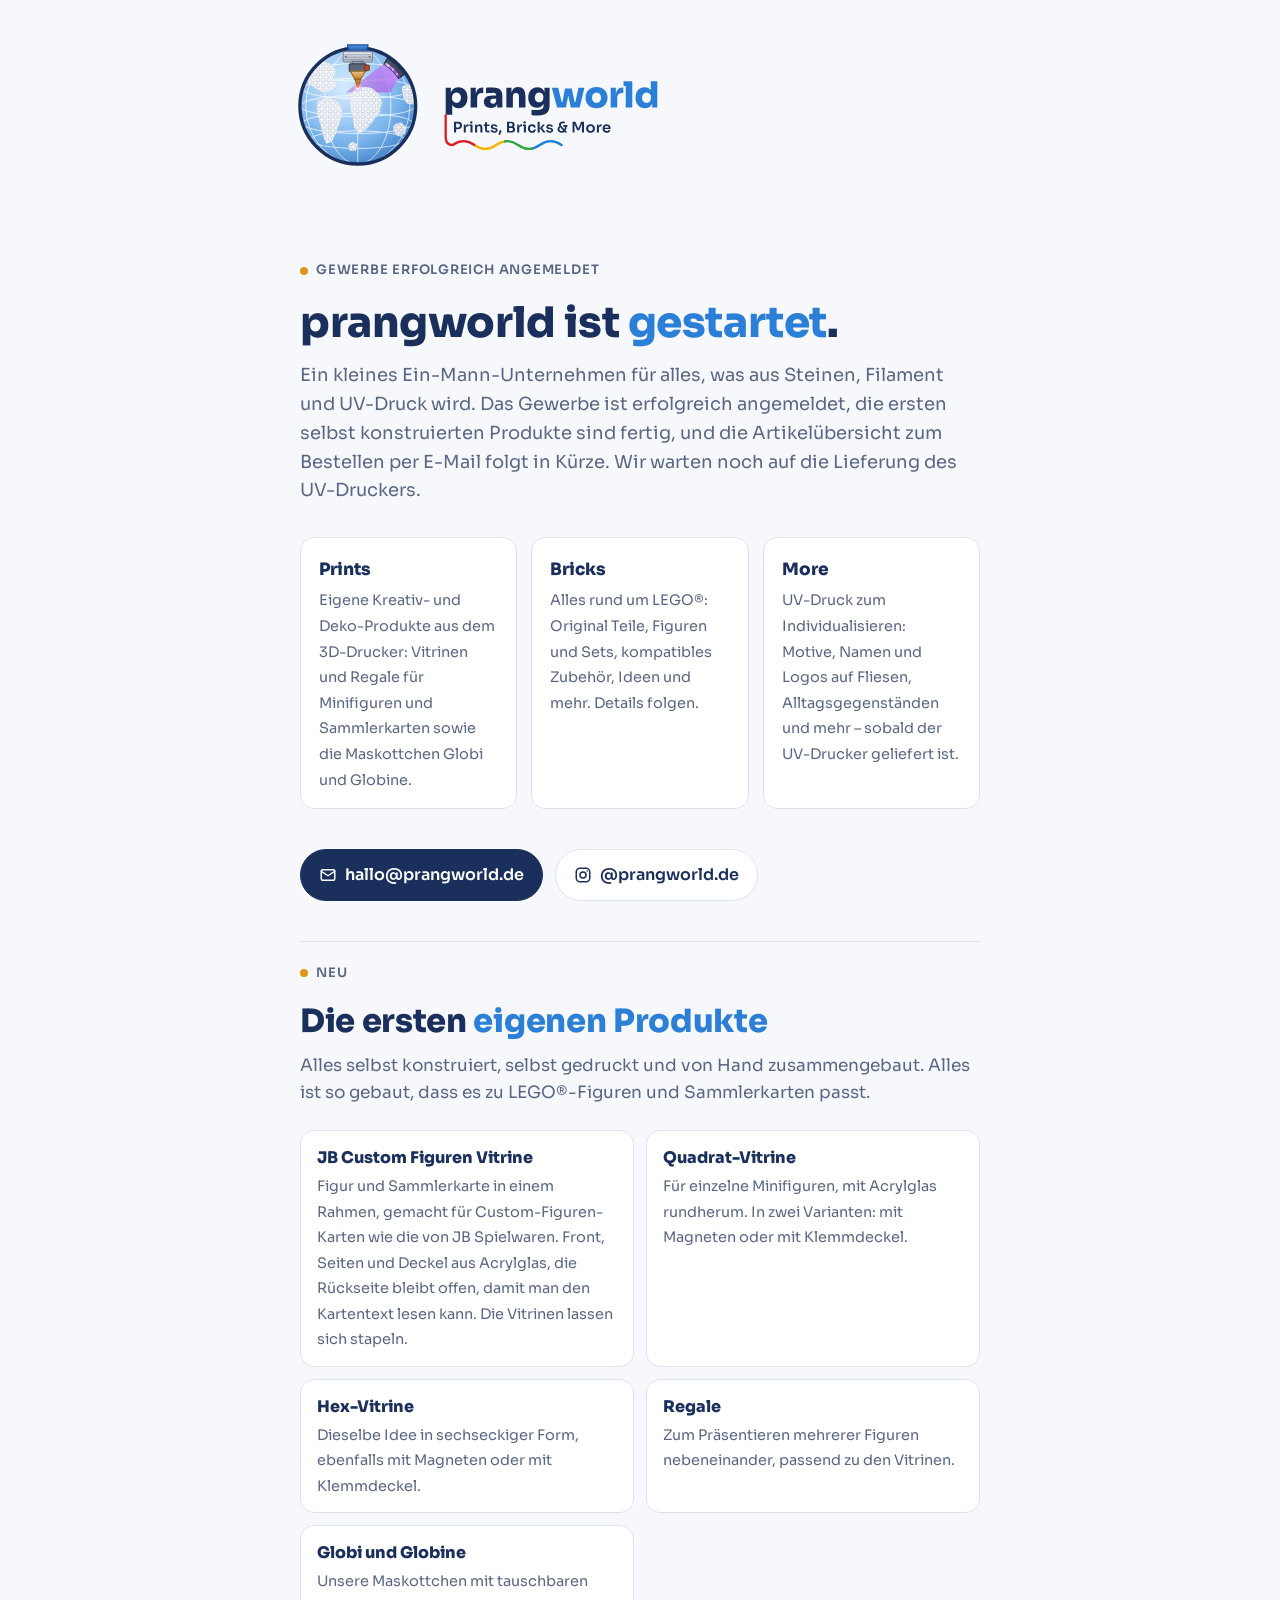
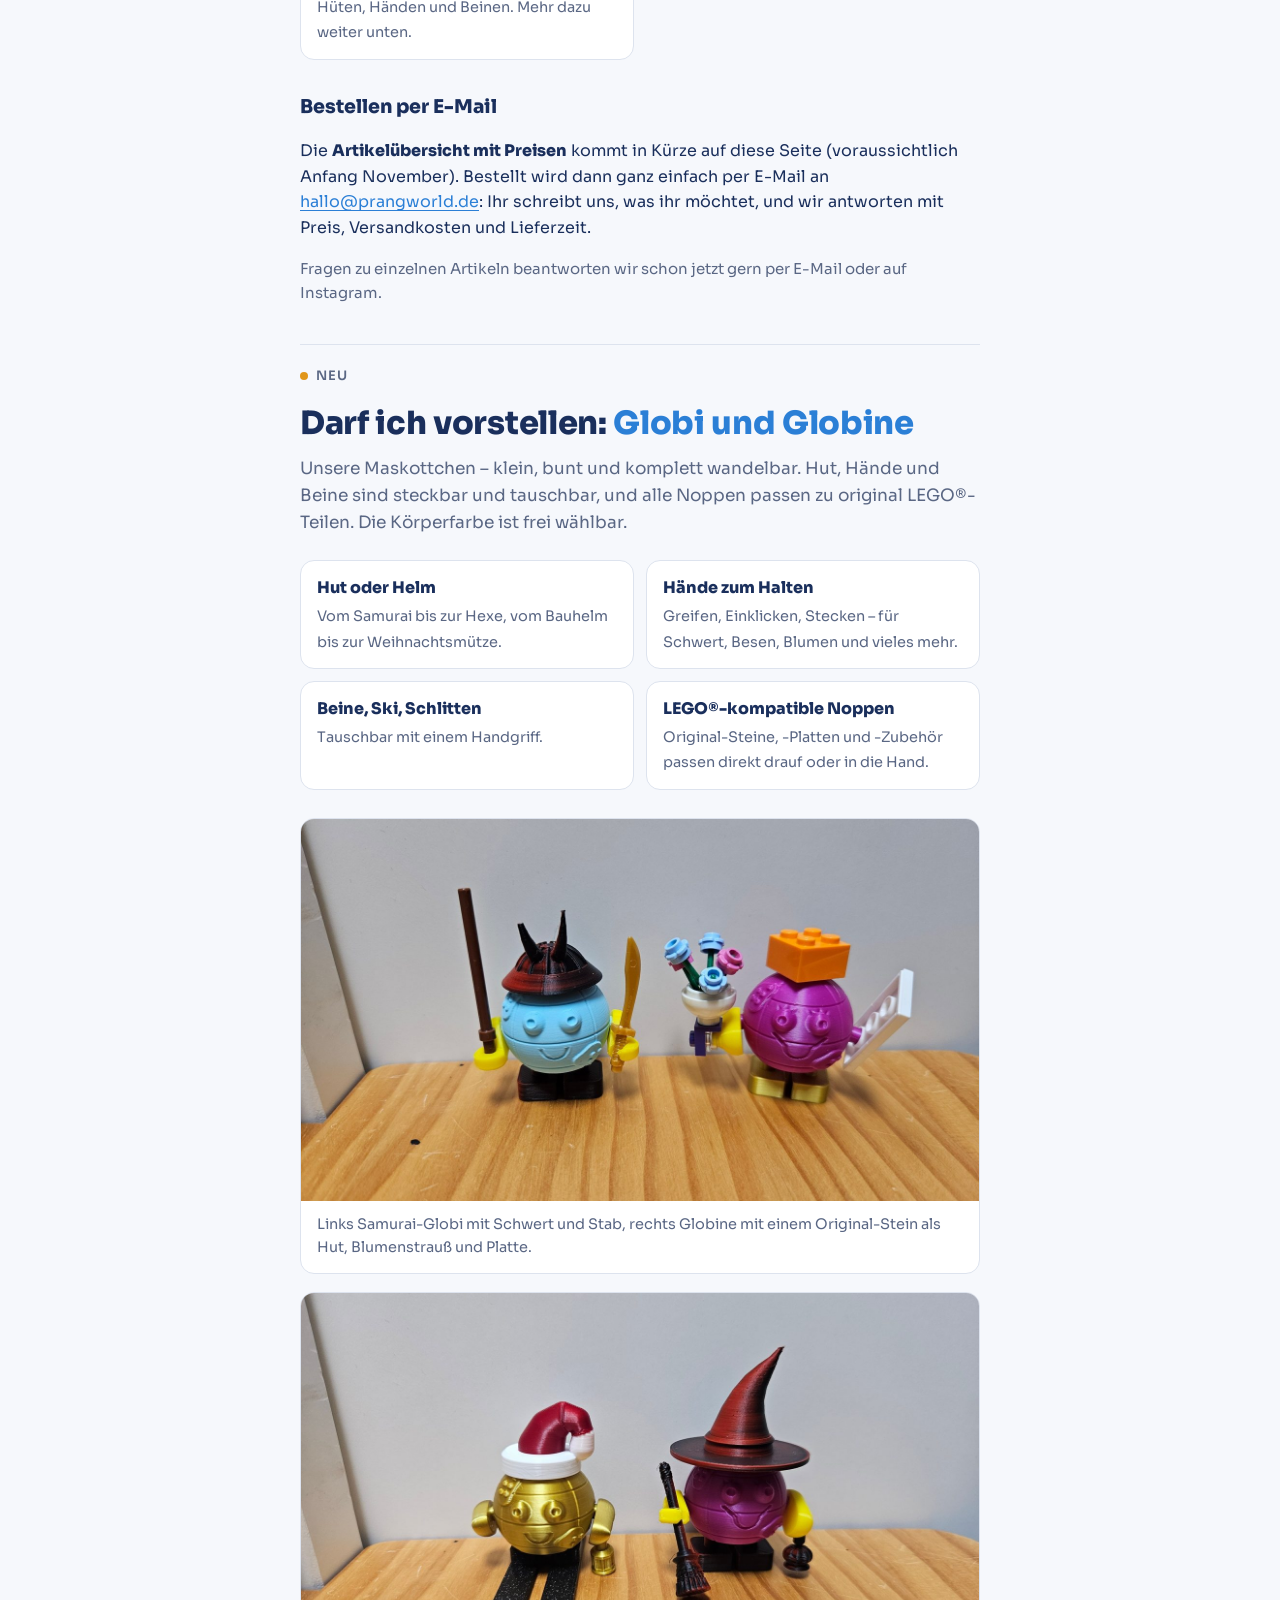
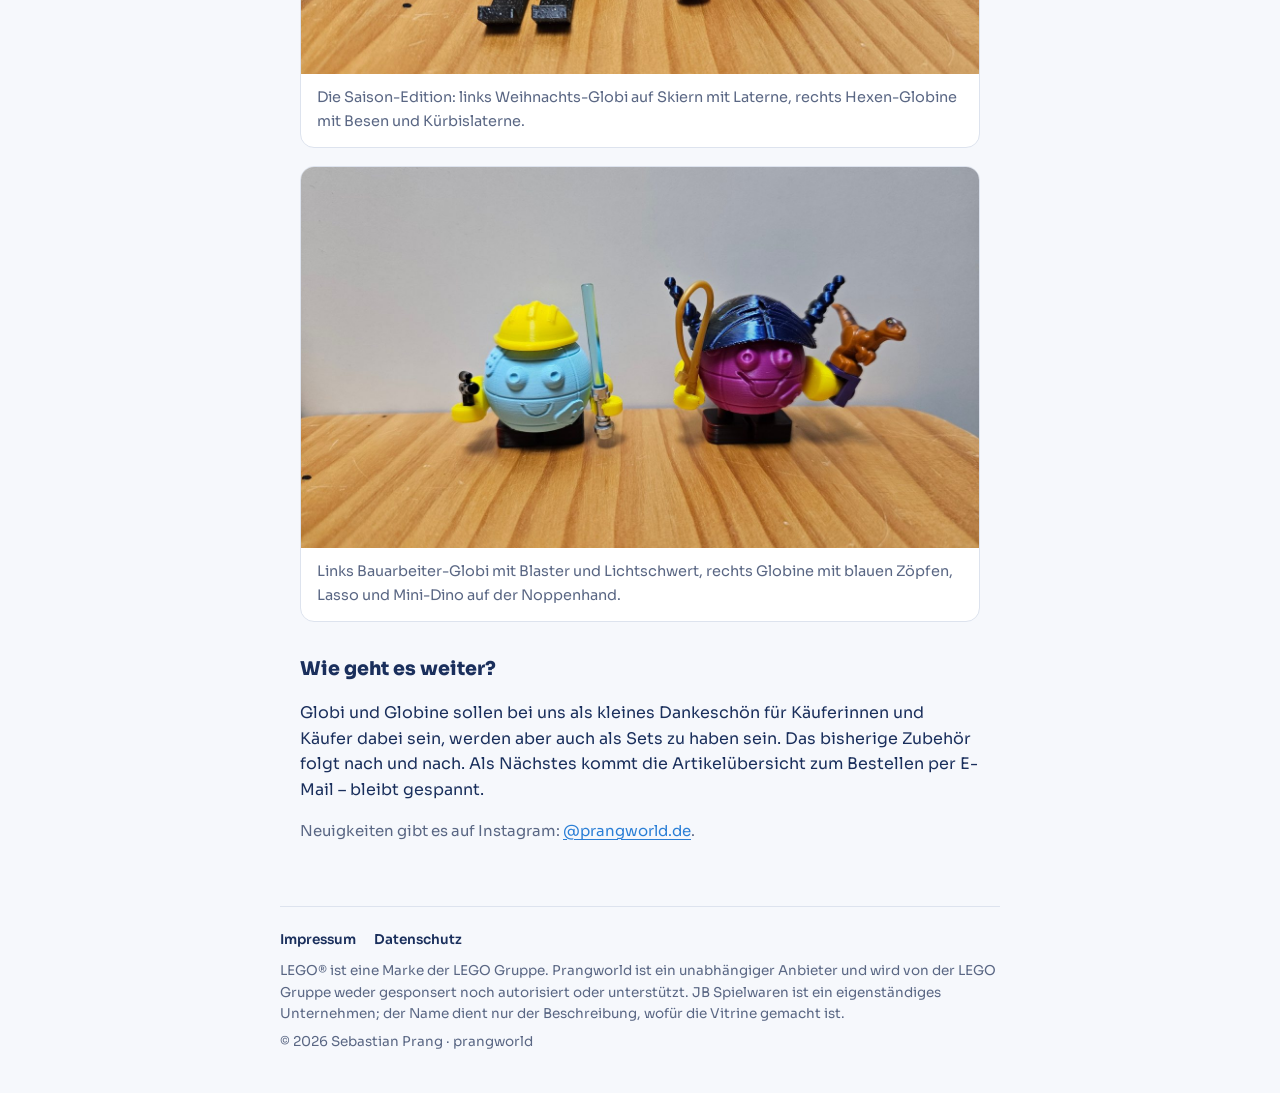
==== index.html @ f91f7b8f "Startseite: Gewerbe erfolgreich angemeldet, UV-Druck statt UV-Licht, Vitrinen bei Prints, UV-Drucker" ====
<!doctype html>
<html lang="de">
<head>
  <meta charset="utf-8">
  <meta name="viewport" content="width=device-width, initial-scale=1">
  <title>prangworld – Prints, Bricks &amp; More</title>
  <meta name="description" content="Prangworld ist gestartet: selbst konstruierte Vitrinen und Regale aus dem 3D-Drucker, die Maskottchen Globi und Globine mit LEGO®-kompatiblen Noppen und bald UV-Druck zum Individualisieren. Artikelübersicht zum Bestellen per E-Mail folgt in Kürze.">
  <link rel="canonical" href="https://prangworld.de/">
  <link rel="icon" href="assets/favicon.svg" type="image/svg+xml">
  <link rel="icon" href="assets/favicon-32.png" type="image/png" sizes="32x32">
  <link rel="apple-touch-icon" href="assets/apple-touch-icon.png">
  <meta property="og:title" content="prangworld – Prints, Bricks &amp; More">
  <meta property="og:description" content="3D-Druck · LEGO®-kompatibel · UV-Druck. Vitrinen, Regale, Globi und Globine. Die Artikelübersicht folgt in Kürze.">
  <meta property="og:image" content="https://prangworld.de/assets/og-image.png">
  <meta property="og:url" content="https://prangworld.de/">
  <meta property="og:type" content="website">
  <meta name="theme-color" content="#1a2f5c">
  <link rel="stylesheet" href="assets/style.css">
</head>
<body>
  <header class="site-head wrap">
    <a href="/" aria-label="prangworld – Startseite">
      <img class="logo logo-light" src="assets/logo-banner.svg" width="540" height="200" alt="prangworld – Prints, Bricks &amp; More">
      <img class="logo logo-dark" src="assets/logo-banner-dark.svg" width="540" height="200" alt="" aria-hidden="true">
    </a>
  </header>

  <main class="wrap">
    <section class="hero">
      <p class="badge">Gewerbe erfolgreich angemeldet</p>
      <h1>prangworld ist <span>gestartet</span>.</h1>
      <p class="lede">Ein kleines Ein-Mann-Unternehmen für alles, was aus Steinen, Filament und UV-Druck wird. Das Gewerbe ist erfolgreich angemeldet, die ersten selbst konstruierten Produkte sind fertig, und die Artikelübersicht zum Bestellen per E-Mail folgt in Kürze. Wir warten noch auf die Lieferung des UV-Druckers.</p>

      <ul class="areas">
        <li><b>Prints</b><span>Eigene Kreativ- und Deko-Produkte aus dem 3D-Drucker: Vitrinen und Regale für Minifiguren und Sammlerkarten sowie die Maskottchen Globi und Globine.</span></li>
        <li><b>Bricks</b><span>Alles rund um LEGO®: Original Teile, Figuren und Sets, kompatibles Zubehör, Ideen und mehr. Details folgen.</span></li>
        <li><b>More</b><span>UV-Druck zum Individualisieren: Motive, Namen und Logos auf Fliesen, Alltagsgegenständen und mehr – sobald der UV-Drucker geliefert ist.</span></li>
      </ul>

      <div class="contact">
        <a class="btn primary" href="mailto:hallo@prangworld.de">
          <svg viewBox="0 0 24 24" fill="none" stroke="currentColor" stroke-width="2" stroke-linecap="round" stroke-linejoin="round" aria-hidden="true"><rect x="3" y="5" width="18" height="14" rx="2"/><path d="m3 7 9 6 9-6"/></svg>
          hallo@prangworld.de
        </a>
        <a class="btn" href="https://www.instagram.com/prangworld.de/" rel="me noopener" target="_blank">
          <svg viewBox="0 0 24 24" fill="none" stroke="currentColor" stroke-width="2" stroke-linecap="round" stroke-linejoin="round" aria-hidden="true"><rect x="3" y="3" width="18" height="18" rx="5"/><circle cx="12" cy="12" r="4"/><circle cx="17.5" cy="6.5" r="1" fill="currentColor" stroke="none"/></svg>
          @prangworld.de
        </a>
      </div>
    </section>

    <section class="news" aria-labelledby="produkte-titel">
      <p class="badge">Neu</p>
      <h2 id="produkte-titel">Die ersten <span>eigenen Produkte</span></h2>
      <p class="lede">Alles selbst konstruiert, selbst gedruckt und von Hand zusammengebaut. Alles ist so gebaut, dass es zu LEGO®-Figuren und Sammlerkarten passt.</p>

      <ul class="features">
        <li><b>JB Custom Figuren Vitrine</b><span>Figur und Sammlerkarte in einem Rahmen, gemacht für Custom-Figuren-Karten wie die von JB Spielwaren. Front, Seiten und Deckel aus Acrylglas, die Rückseite bleibt offen, damit man den Kartentext lesen kann. Die Vitrinen lassen sich stapeln.</span></li>
        <li><b>Quadrat-Vitrine</b><span>Für einzelne Minifiguren, mit Acrylglas rundherum. In zwei Varianten: mit Magneten oder mit Klemmdeckel.</span></li>
        <li><b>Hex-Vitrine</b><span>Dieselbe Idee in sechseckiger Form, ebenfalls mit Magneten oder mit Klemmdeckel.</span></li>
        <li><b>Regale</b><span>Zum Präsentieren mehrerer Figuren nebeneinander, passend zu den Vitrinen.</span></li>
        <li><b>Globi und Globine</b><span>Unsere Maskottchen mit tauschbaren Hüten, Händen und Beinen. Mehr dazu weiter unten.</span></li>
      </ul>

      <h3>Bestellen per E-Mail</h3>
      <p>Die <b>Artikelübersicht mit Preisen</b> kommt in Kürze auf diese Seite (voraussichtlich Anfang November). Bestellt wird dann ganz einfach per E-Mail an <a href="mailto:hallo@prangworld.de">hallo@prangworld.de</a>: Ihr schreibt uns, was ihr möchtet, und wir antworten mit Preis, Versandkosten und Lieferzeit.</p>
      <p class="hint">Fragen zu einzelnen Artikeln beantworten wir schon jetzt gern per E-Mail oder auf Instagram.</p>
    </section>

    <section class="showcase" aria-labelledby="globi-titel">
      <p class="badge">Neu</p>
      <h2 id="globi-titel">Darf ich vorstellen: <span>Globi und Globine</span></h2>
      <p class="lede">Unsere Maskottchen – klein, bunt und komplett wandelbar. Hut, Hände und Beine sind steckbar und tauschbar, und alle Noppen passen zu original LEGO®-Teilen. Die Körperfarbe ist frei wählbar.</p>

      <ul class="features">
        <li><b>Hut oder Helm</b><span>Vom Samurai bis zur Hexe, vom Bauhelm bis zur Weihnachtsmütze.</span></li>
        <li><b>Hände zum Halten</b><span>Greifen, Einklicken, Stecken – für Schwert, Besen, Blumen und vieles mehr.</span></li>
        <li><b>Beine, Ski, Schlitten</b><span>Tauschbar mit einem Handgriff.</span></li>
        <li><b>LEGO®-kompatible Noppen</b><span>Original-Steine, -Platten und -Zubehör passen direkt drauf oder in die Hand.</span></li>
      </ul>

      <div class="gallery">
        <figure>
          <img src="assets/globi-1.jpg" width="1400" height="788" loading="lazy" alt="Zwei bunte Kugelfiguren: ein blauer mit Samurai-Helm, Schwert und Stab, ein pinker mit orangem LEGO-Stein als Hut, Blumenstrauß und Platte.">
          <figcaption>Links Samurai-Globi mit Schwert und Stab, rechts Globine mit einem Original-Stein als Hut, Blumenstrauß und Platte.</figcaption>
        </figure>
        <figure>
          <img src="assets/globi-2.jpg" width="1400" height="788" loading="lazy" alt="Eine goldene Kugelfigur mit Weihnachtsmütze auf Skiern mit Laterne und eine pinke mit Hexenhut, Besen und Kürbislaterne.">
          <figcaption>Die Saison-Edition: links Weihnachts-Globi auf Skiern mit Laterne, rechts Hexen-Globine mit Besen und Kürbislaterne.</figcaption>
        </figure>
        <figure>
          <img src="assets/globi-3.jpg" width="1400" height="788" loading="lazy" alt="Eine blaue Kugelfigur mit Bauhelm, Blaster und Lichtschwert und eine pinke mit blauen Zöpfen und kleinem Dino in der Hand.">
          <figcaption>Links Bauarbeiter-Globi mit Blaster und Lichtschwert, rechts Globine mit blauen Zöpfen, Lasso und Mini-Dino auf der Noppenhand.</figcaption>
        </figure>
      </div>

      <h3>Wie geht es weiter?</h3>
      <p>Globi und Globine sollen bei uns als kleines Dankeschön für Käuferinnen und Käufer dabei sein, werden aber auch als Sets zu haben sein. Das bisherige Zubehör folgt nach und nach. Als Nächstes kommt die Artikelübersicht zum Bestellen per E-Mail – bleibt gespannt.</p>
      <p class="hint">Neuigkeiten gibt es auf Instagram: <a href="https://www.instagram.com/prangworld.de/" rel="me noopener" target="_blank">@prangworld.de</a>.</p>
    </section>
  </main>

  <footer class="site-foot wrap">
    <nav aria-label="Rechtliches">
      <a href="impressum.html">Impressum</a>
      <a href="datenschutz.html">Datenschutz</a>
    </nav>
    <p>LEGO® ist eine Marke der LEGO Gruppe. Prangworld ist ein unabhängiger Anbieter und wird von der LEGO Gruppe weder gesponsert noch autorisiert oder unterstützt. JB Spielwaren ist ein eigenständiges Unternehmen; der Name dient nur der Beschreibung, wofür die Vitrine gemacht ist.</p>
    <p>© 2026 Sebastian Prang · prangworld</p>
  </footer>
</body>
</html>
---- assets/style.css ----
/* prangworld.de – schlichtes Stylesheet, keine externen Abhängigkeiten */
@font-face { font-family: "Sora"; font-weight: 400; font-display: swap; src: url("fonts/Sora-400.woff2") format("woff2"); }
@font-face { font-family: "Sora"; font-weight: 600; font-display: swap; src: url("fonts/Sora-600.woff2") format("woff2"); }
@font-face { font-family: "Sora"; font-weight: 800; font-display: swap; src: url("fonts/Sora-800.woff2") format("woff2"); }

:root {
  --navy: #1a2f5c;
  --blue: #2b7fd6;
  --ink: #1a2f5c;
  --ink-2: #5a6784;
  --ground: #f6f8fc;
  --card: #ffffff;
  --line: #dde3ee;
  --accent: #2b7fd6;
  --focus: #e0961a;
}
@media (prefers-color-scheme: dark) {
  :root {
    --ink: #eef1f7;
    --ink-2: #a2acc0;
    --ground: #0f1521;
    --card: #171f30;
    --line: #2a3448;
    --accent: #7fb8ee;
  }
}

* { box-sizing: border-box; }
html { color-scheme: light dark; }
body {
  margin: 0;
  background: var(--ground);
  color: var(--ink);
  font-family: "Sora", system-ui, -apple-system, "Segoe UI", Roboto, sans-serif;
  font-size: 16px;
  line-height: 1.6;
  -webkit-font-smoothing: antialiased;
}
a { color: var(--accent); text-decoration-thickness: 1px; text-underline-offset: 3px; }
a:focus-visible, button:focus-visible { outline: 3px solid var(--focus); outline-offset: 3px; border-radius: 4px; }

.wrap { max-width: 720px; margin: 0 auto; padding: 0 20px; }

/* Kopf */
.site-head { padding: 28px 0 8px; }
.site-head a { display: inline-block; line-height: 0; }
.logo { width: min(100%, 420px); height: auto; }
.logo-dark { display: none; }
@media (prefers-color-scheme: dark) {
  .logo-light { display: none; }
  .logo-dark { display: block; }
}

/* Startseite */
.hero { padding: 48px 0 40px; }
.hero h1 { font-size: clamp(30px, 5vw, 42px); font-weight: 800; letter-spacing: -0.01em; line-height: 1.15; margin: 0 0 14px; text-wrap: balance; }
.hero h1 span { color: var(--accent); }
.hero p.lede { font-size: 18px; color: var(--ink-2); margin: 0 0 32px; max-width: 56ch; }
.badge { display: inline-flex; align-items: center; gap: 8px; font-size: 13px; font-weight: 600; letter-spacing: .06em; text-transform: uppercase; color: var(--ink-2); margin-bottom: 18px; }
.badge::before { content: ""; width: 8px; height: 8px; border-radius: 50%; background: var(--focus); }

.areas { display: grid; grid-template-columns: repeat(auto-fit, minmax(200px, 1fr)); gap: 14px; margin: 0 0 40px; padding: 0; list-style: none; }
.areas li { background: var(--card); border: 1px solid var(--line); border-radius: 14px; padding: 18px 18px 16px; }
.areas b { display: block; font-size: 17px; font-weight: 800; margin-bottom: 4px; }
.areas span { color: var(--ink-2); font-size: 14.5px; }

.contact { display: flex; flex-wrap: wrap; gap: 12px; align-items: center; }
.btn { display: inline-flex; align-items: center; gap: 8px; padding: 12px 18px; border-radius: 999px; font-weight: 600; text-decoration: none; border: 1px solid var(--line); background: var(--card); color: var(--ink); }
.btn.primary { background: var(--navy); border-color: var(--navy); color: #fff; }
@media (prefers-color-scheme: dark) { .btn.primary { background: var(--blue); border-color: var(--blue); } }
.btn svg { width: 18px; height: 18px; }

/* Textseiten */
.page { padding: 24px 0 40px; }
.page h1 { font-size: clamp(26px, 4vw, 34px); font-weight: 800; margin: 0 0 8px; }
.page h2 { font-size: 19px; font-weight: 800; margin: 32px 0 8px; }
.page h3 { font-size: 16px; font-weight: 600; margin: 22px 0 6px; }
.page p, .page li { max-width: 68ch; }
.page .meta { color: var(--ink-2); font-size: 14px; margin: 0 0 24px; }
.page address { font-style: normal; }
.placeholder { background: #fff3cd; color: #6b4e00; padding: 0 4px; border-radius: 3px; }
@media (prefers-color-scheme: dark) { .placeholder { background: #4a3a10; color: #ffe08a; } }

/* Fuß */
.site-foot { border-top: 1px solid var(--line); margin-top: 24px; padding: 22px 0 40px; font-size: 13.5px; color: var(--ink-2); }
.site-foot nav { display: flex; flex-wrap: wrap; gap: 6px 18px; margin-bottom: 10px; }
.site-foot nav a { color: var(--ink); text-decoration: none; font-weight: 600; }
.site-foot nav a:hover { text-decoration: underline; }
.site-foot p { margin: 6px 0 0; max-width: 72ch; }

@media (prefers-reduced-motion: no-preference) {
  .hero > * { animation: rise .5s ease-out both; }
  .hero > *:nth-child(2) { animation-delay: .06s; }
  .hero > *:nth-child(3) { animation-delay: .12s; }
  .hero > *:nth-child(4) { animation-delay: .18s; }
  .hero > *:nth-child(5) { animation-delay: .24s; }
  @keyframes rise { from { opacity: 0; transform: translateY(8px); } to { opacity: 1; transform: none; } }
}

/* Neue Produkte / Ausblick */
.news { padding: 8px 0 24px; border-top: 1px solid var(--line); }
.news h2 { font-size: clamp(24px, 4vw, 32px); font-weight: 800; letter-spacing: -0.01em; line-height: 1.2; margin: 0 0 12px; text-wrap: balance; }
.news h2 span { color: var(--accent); }
.news h3 { font-size: 19px; font-weight: 800; margin: 32px 0 8px; }
.news .lede { font-size: 17px; color: var(--ink-2); margin: 0 0 24px; max-width: 58ch; }
.news p { max-width: 68ch; }
.news .hint { color: var(--ink-2); font-size: 15px; }
.news .features { margin-bottom: 8px; }

/* Globi & Globine */
.showcase { padding: 8px 0 24px; border-top: 1px solid var(--line); }
.showcase h2 { font-size: clamp(24px, 4vw, 32px); font-weight: 800; letter-spacing: -0.01em; line-height: 1.2; margin: 0 0 12px; text-wrap: balance; }
.showcase h2 span { color: var(--accent); }
.showcase h3 { font-size: 19px; font-weight: 800; margin: 32px 0 8px; }
.showcase .lede { font-size: 17px; color: var(--ink-2); margin: 0 0 24px; max-width: 58ch; }
.showcase p { max-width: 68ch; }
.showcase .hint { color: var(--ink-2); font-size: 15px; }
.features { display: grid; grid-template-columns: repeat(auto-fit, minmax(min(100%, 280px), 1fr)); gap: 12px; margin: 0 0 28px; padding: 0; list-style: none; }
.features li { background: var(--card); border: 1px solid var(--line); border-radius: 14px; padding: 14px 16px; }
.features b { display: block; font-weight: 800; margin-bottom: 2px; }
.features span { color: var(--ink-2); font-size: 14.5px; }
.gallery { display: grid; gap: 18px; margin: 0 0 8px; }
.gallery figure { margin: 0; background: var(--card); border: 1px solid var(--line); border-radius: 14px; overflow: hidden; }
.gallery img { display: block; width: 100%; height: auto; }
.gallery figcaption { padding: 12px 16px 14px; color: var(--ink-2); font-size: 14.5px; }
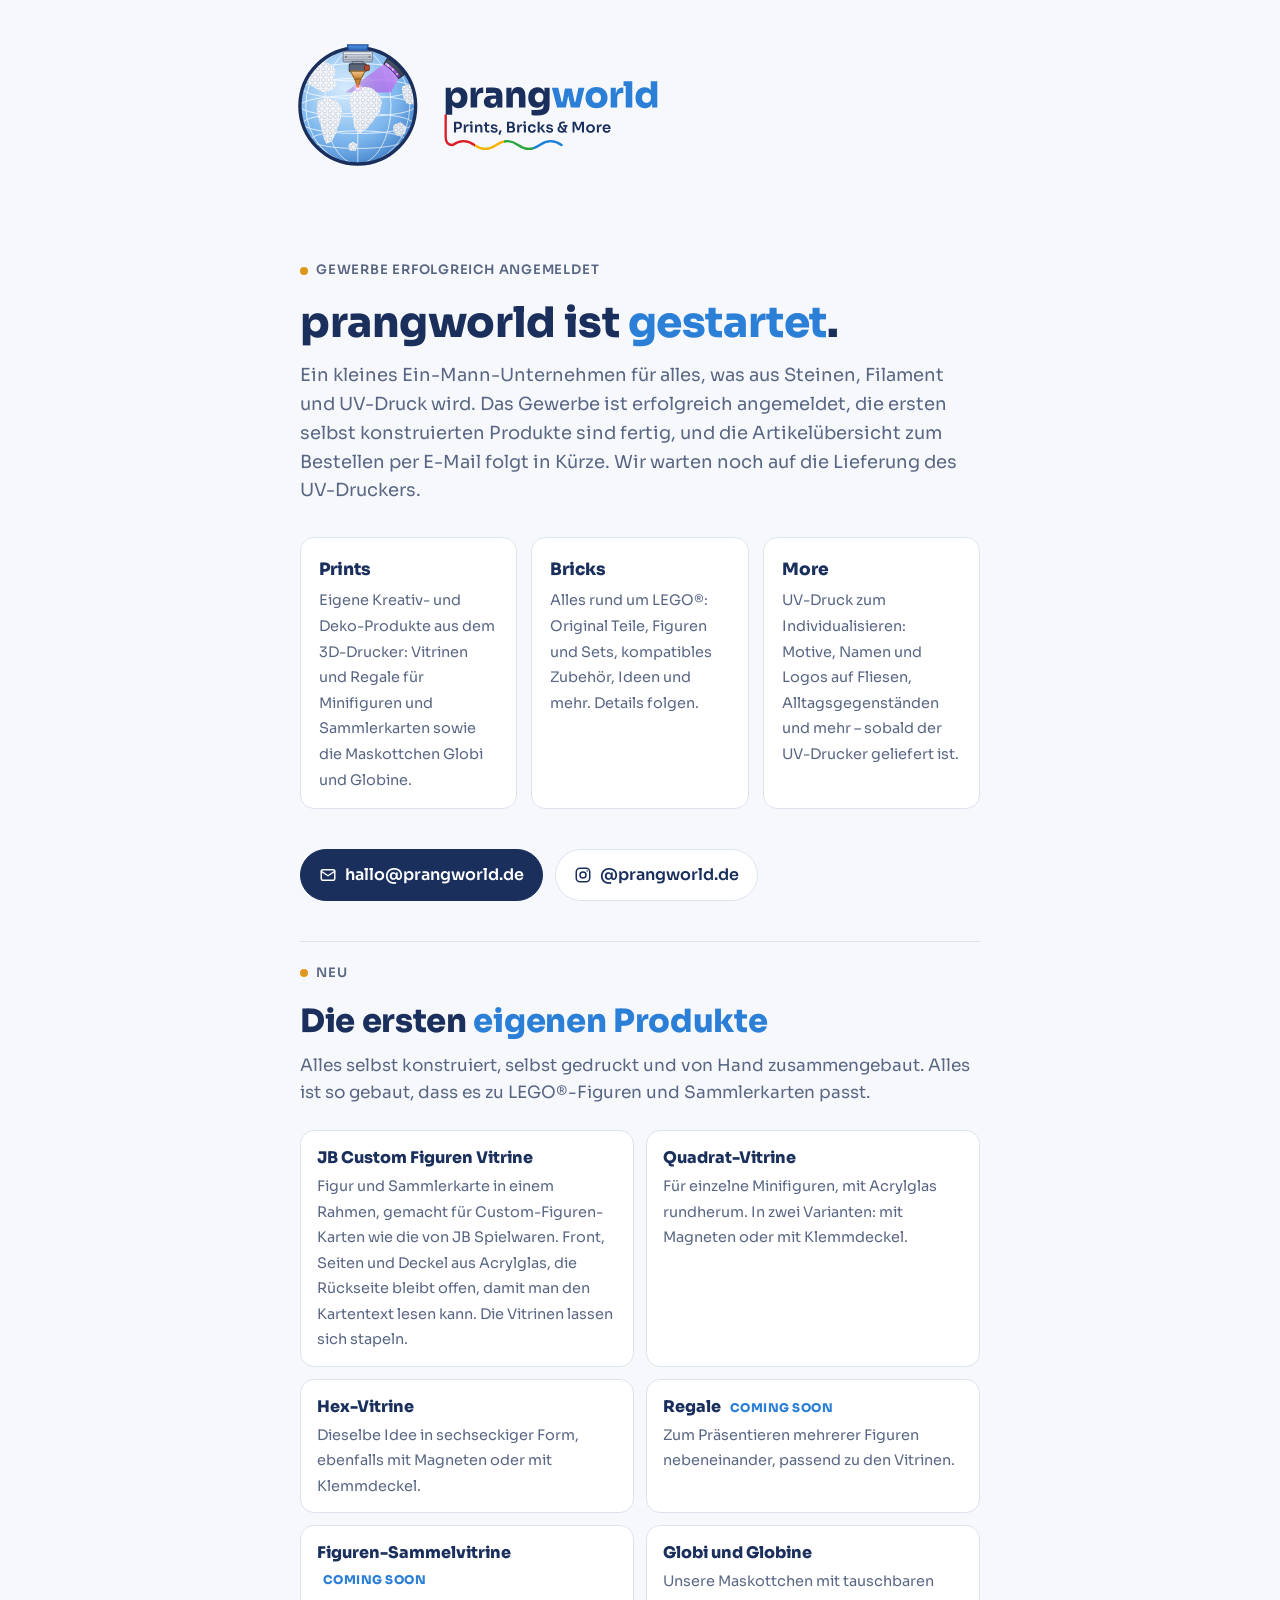
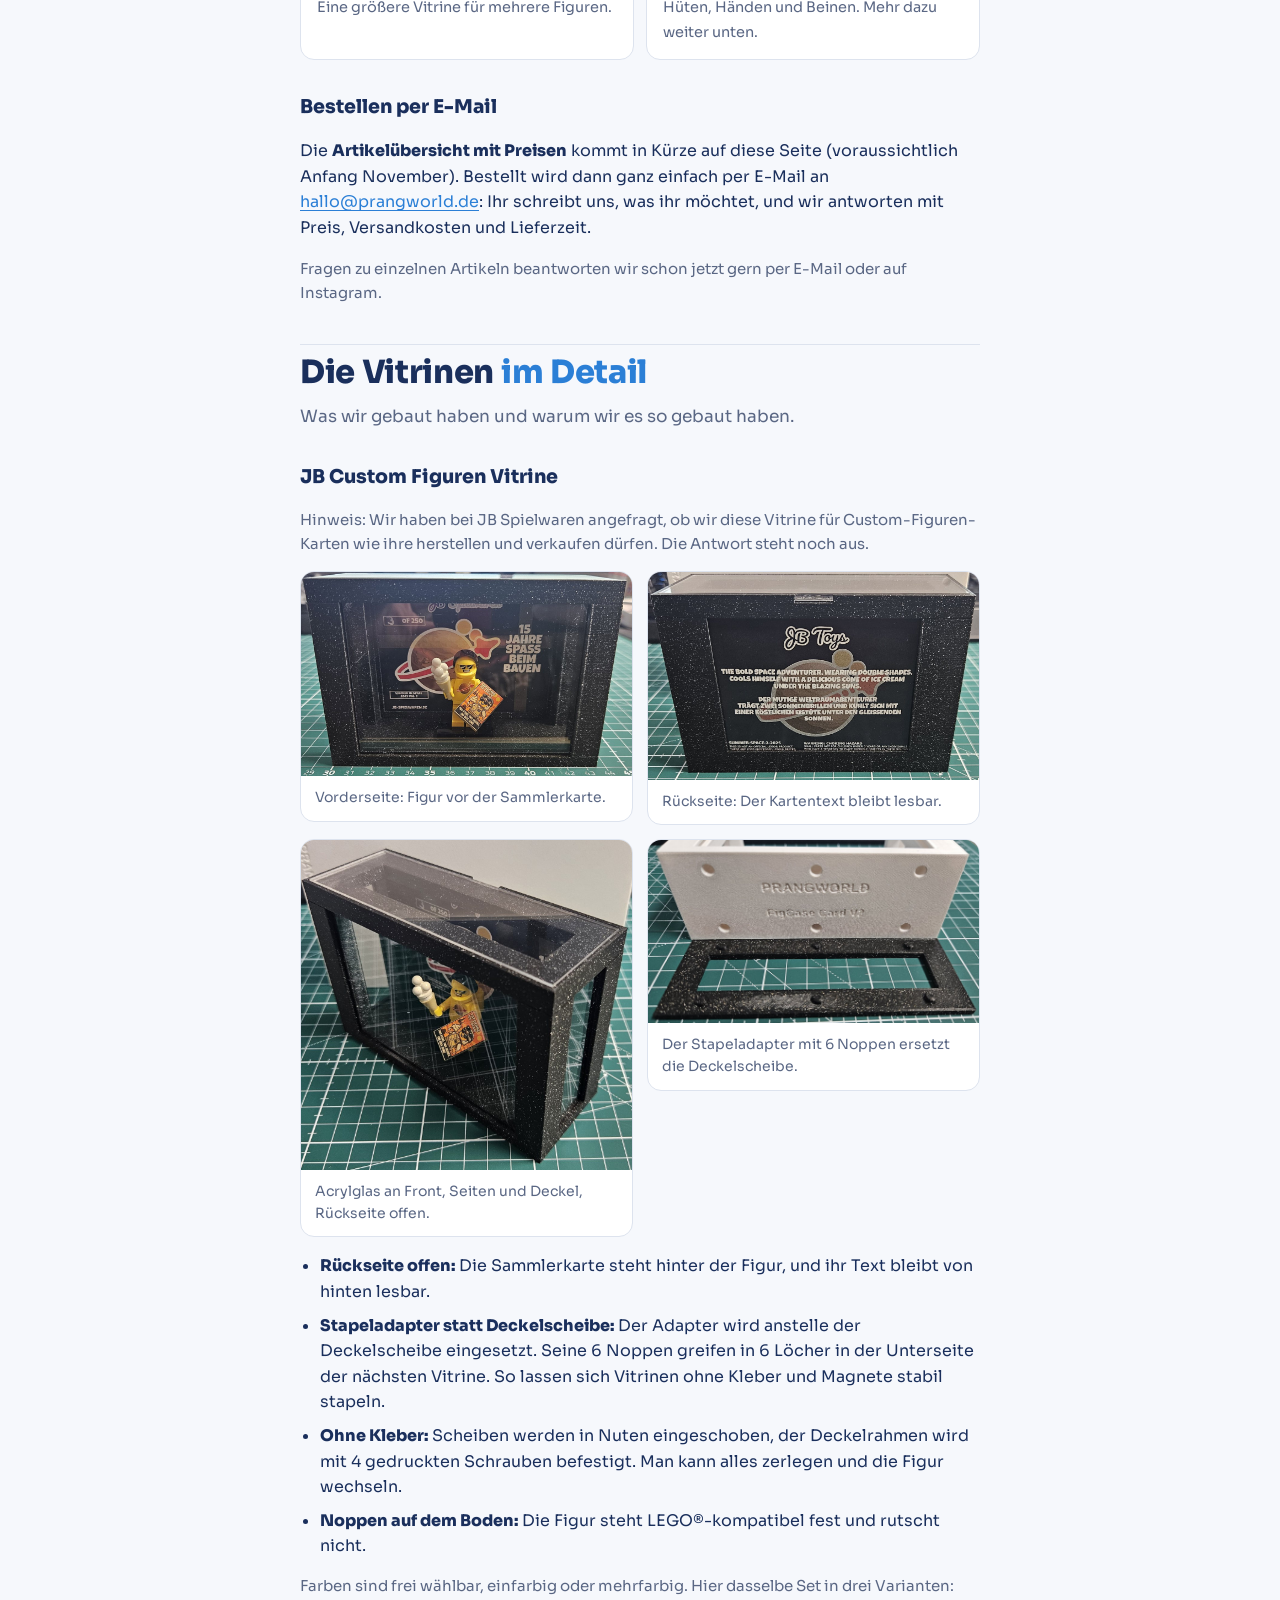
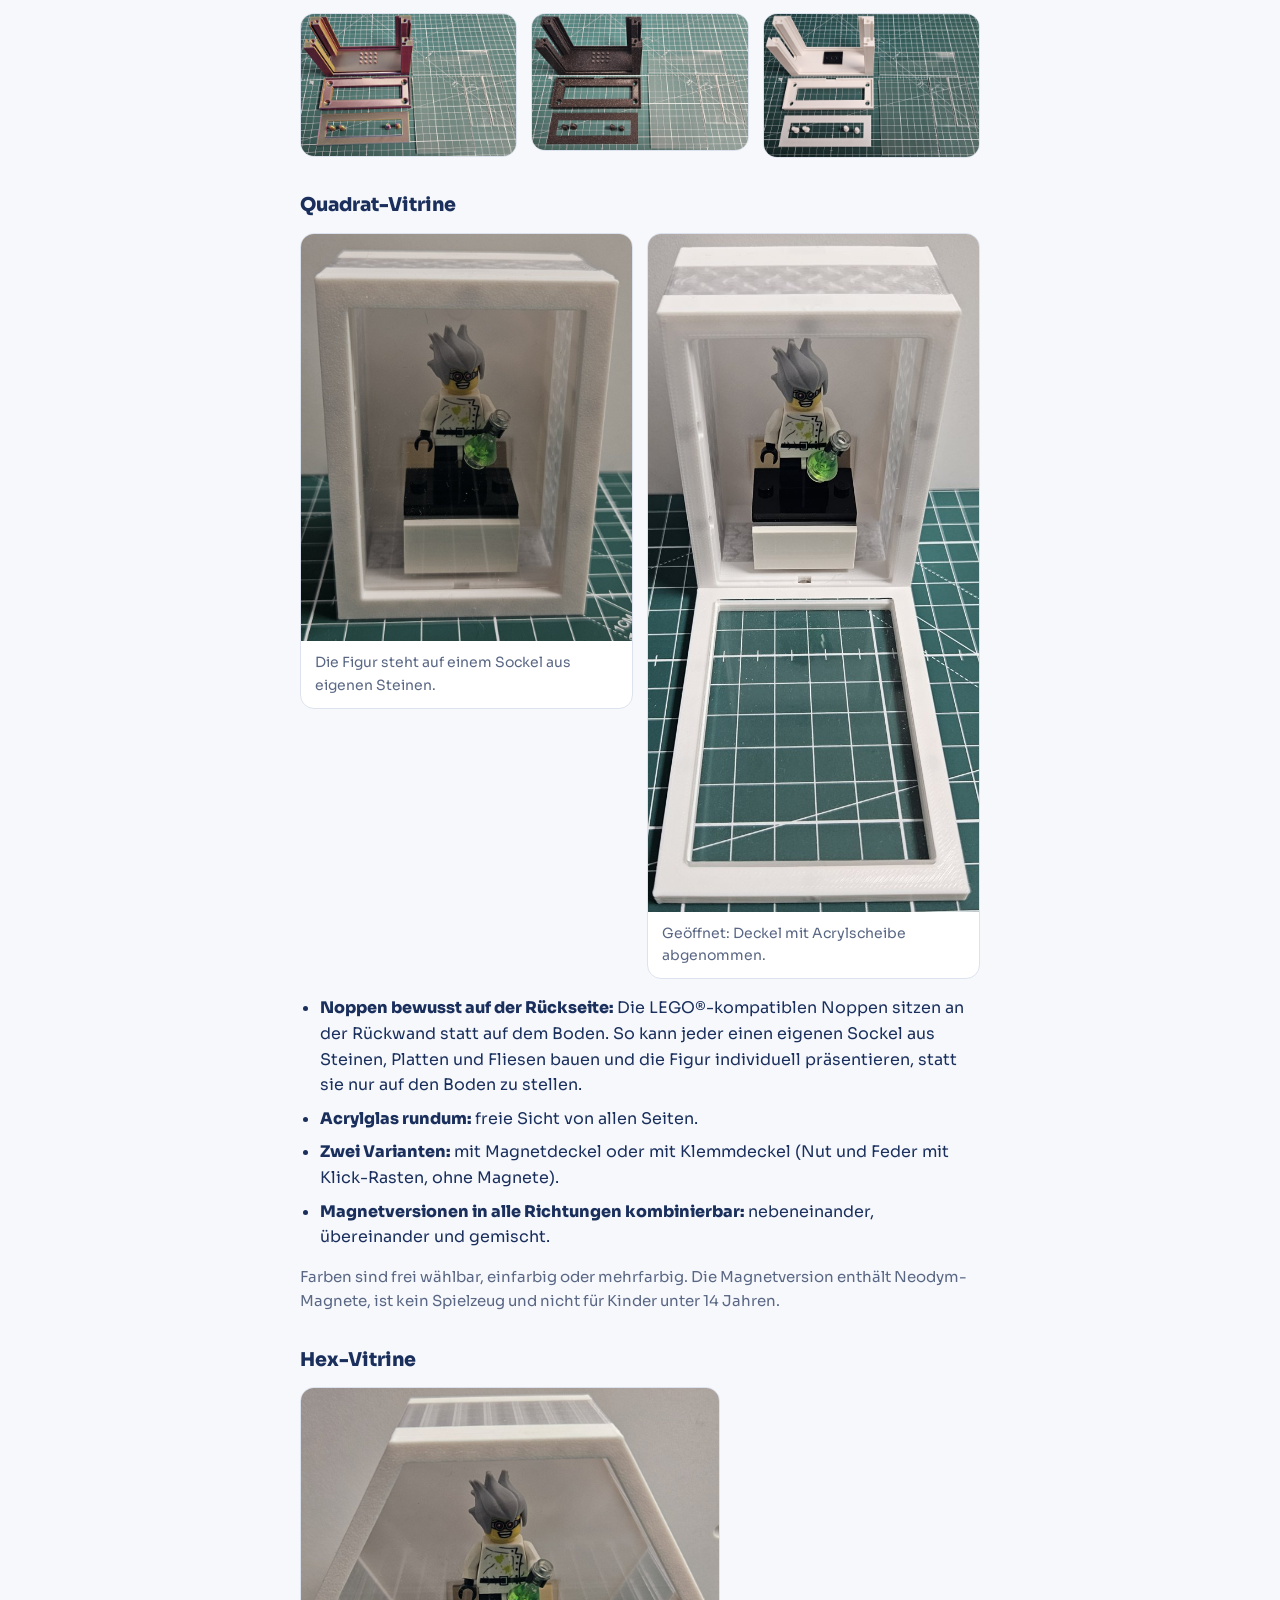
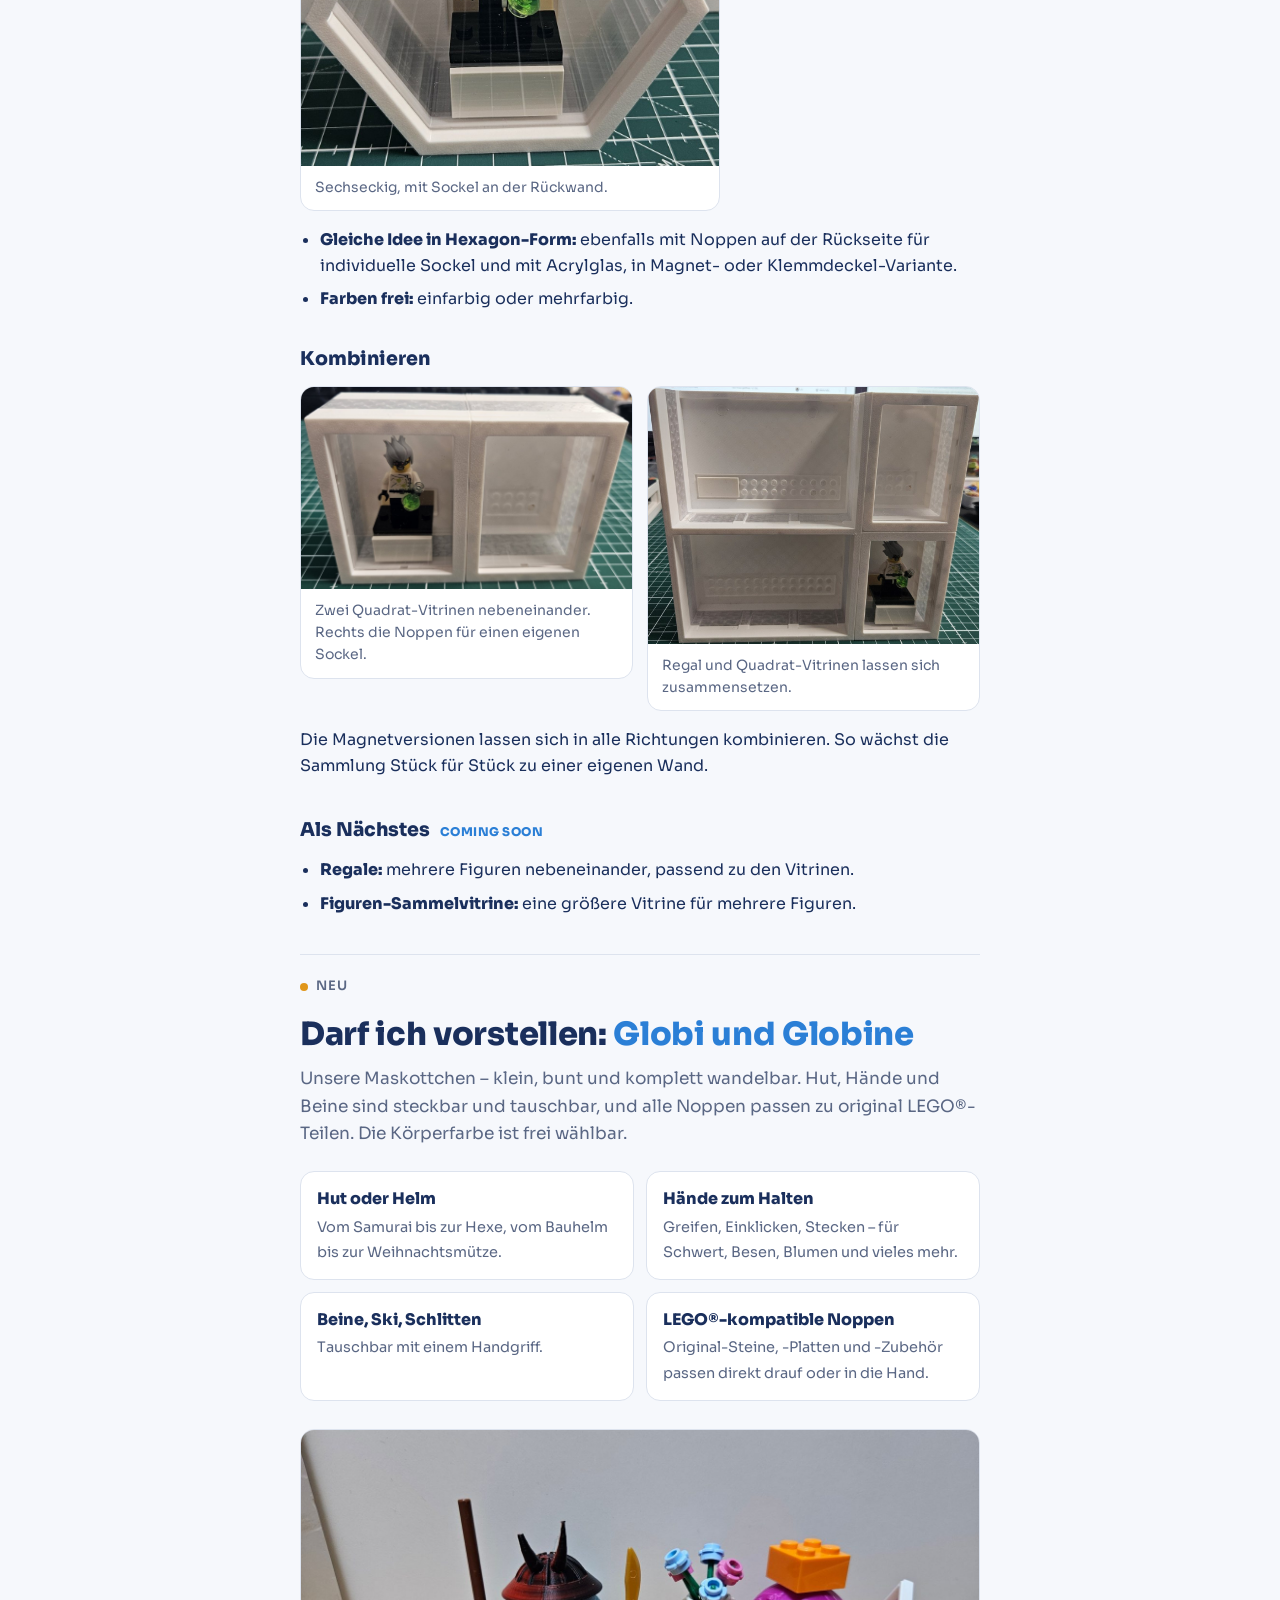
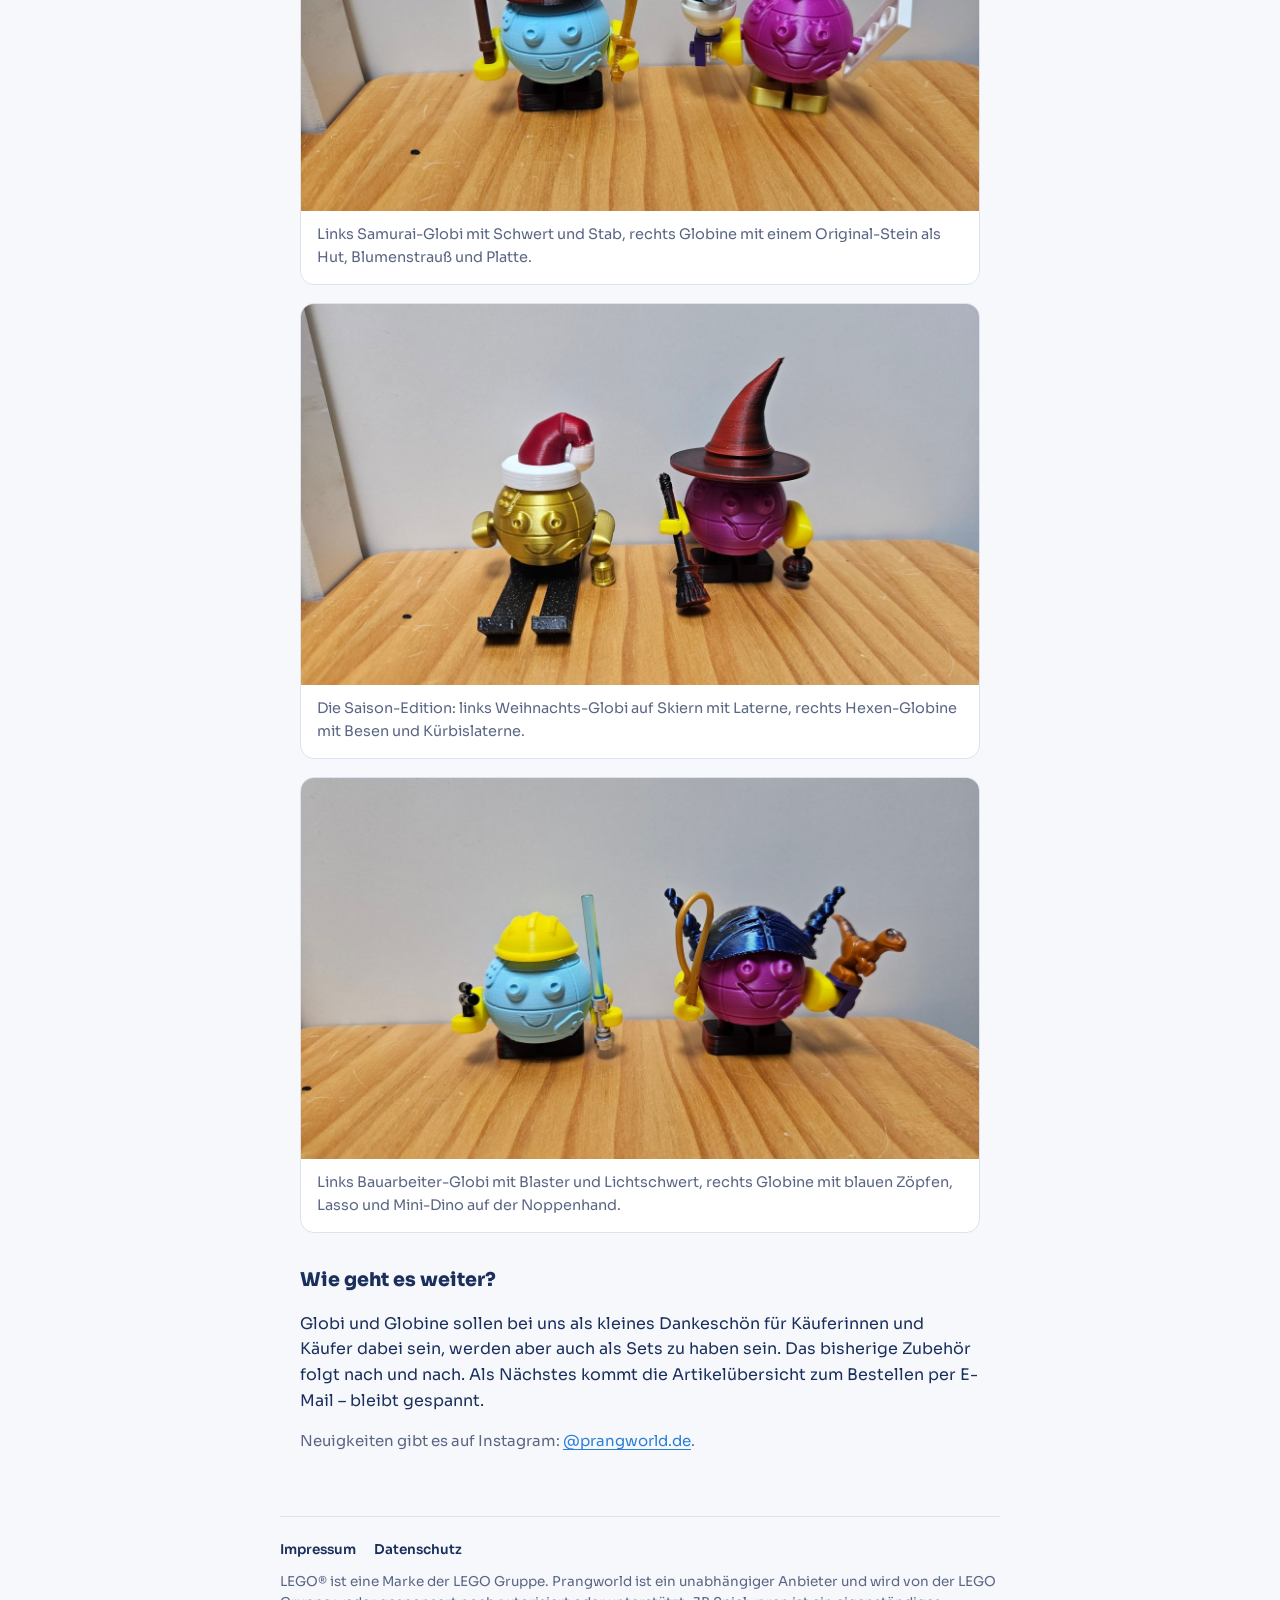
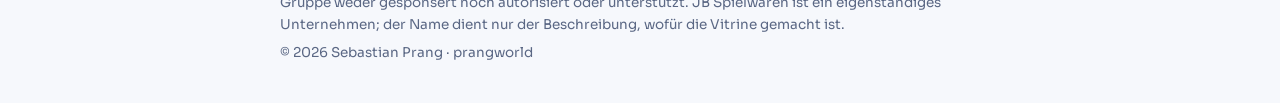
==== commit 9e955573: "Vitrinen im Detail: Fotos, Texte, Coming soon, JB-Hinweis Co-Authored-By: Claude Sonnet 5.5 <noreply" ====
--- a/index.html
+++ b/index.html
@@ -58,13 +58,85 @@
         <li><b>JB Custom Figuren Vitrine</b><span>Figur und Sammlerkarte in einem Rahmen, gemacht für Custom-Figuren-Karten wie die von JB Spielwaren. Front, Seiten und Deckel aus Acrylglas, die Rückseite bleibt offen, damit man den Kartentext lesen kann. Die Vitrinen lassen sich stapeln.</span></li>
         <li><b>Quadrat-Vitrine</b><span>Für einzelne Minifiguren, mit Acrylglas rundherum. In zwei Varianten: mit Magneten oder mit Klemmdeckel.</span></li>
         <li><b>Hex-Vitrine</b><span>Dieselbe Idee in sechseckiger Form, ebenfalls mit Magneten oder mit Klemmdeckel.</span></li>
-        <li><b>Regale</b><span>Zum Präsentieren mehrerer Figuren nebeneinander, passend zu den Vitrinen.</span></li>
+        <li><b>Regale <em>Coming soon</em></b><span>Zum Präsentieren mehrerer Figuren nebeneinander, passend zu den Vitrinen.</span></li>
+        <li><b>Figuren-Sammelvitrine <em>Coming soon</em></b><span>Eine größere Vitrine für mehrere Figuren.</span></li>
         <li><b>Globi und Globine</b><span>Unsere Maskottchen mit tauschbaren Hüten, Händen und Beinen. Mehr dazu weiter unten.</span></li>
       </ul>
 
       <h3>Bestellen per E-Mail</h3>
       <p>Die <b>Artikelübersicht mit Preisen</b> kommt in Kürze auf diese Seite (voraussichtlich Anfang November). Bestellt wird dann ganz einfach per E-Mail an <a href="mailto:hallo@prangworld.de">hallo@prangworld.de</a>: Ihr schreibt uns, was ihr möchtet, und wir antworten mit Preis, Versandkosten und Lieferzeit.</p>
       <p class="hint">Fragen zu einzelnen Artikeln beantworten wir schon jetzt gern per E-Mail oder auf Instagram.</p>
+    </section>
+
+    <section class="produkte" aria-labelledby="vitrinen-titel">
+      <h2 id="vitrinen-titel">Die Vitrinen <span>im Detail</span></h2>
+      <p class="lede">Was wir gebaut haben und warum wir es so gebaut haben.</p>
+
+      <article class="produkt">
+        <h3>JB Custom Figuren Vitrine</h3>
+        <p class="hint">Hinweis: Wir haben bei JB Spielwaren angefragt, ob wir diese Vitrine für Custom-Figuren-Karten wie ihre herstellen und verkaufen dürfen. Die Antwort steht noch aus.</p>
+        <div class="fotos">
+          <figure><img src="assets/vitrine-card-vorne.jpg" width="1200" height="742" loading="lazy" alt="Schwarze Glitzer-Vitrine von vorn mit Figur und Sammlerkarte dahinter."><figcaption>Vorderseite: Figur vor der Sammlerkarte.</figcaption></figure>
+          <figure><img src="assets/vitrine-card-hinten.jpg" width="1200" height="754" loading="lazy" alt="Rückseite der Vitrine mit der Sammlerkarte, deren Text durch die offene Rückseite lesbar ist."><figcaption>Rückseite: Der Kartentext bleibt lesbar.</figcaption></figure>
+          <figure><img src="assets/vitrine-card-seitlich.jpg" width="1100" height="1096" loading="lazy" alt="Schwarze Glitzer-Vitrine mit Acrylscheiben schräg von oben, darin Figur und Sammlerkarte."><figcaption>Acrylglas an Front, Seiten und Deckel, Rückseite offen.</figcaption></figure>
+          <figure><img src="assets/vitrine-card-stapeladapter.jpg" width="1400" height="774" loading="lazy" alt="Weiße Vitrine mit sechs Löchern in der Unterseite und davor der Stapeladapter mit sechs Noppen."><figcaption>Der Stapeladapter mit 6 Noppen ersetzt die Deckelscheibe.</figcaption></figure>
+        </div>
+        <ul class="punkte">
+          <li><b>Rückseite offen:</b> Die Sammlerkarte steht hinter der Figur, und ihr Text bleibt von hinten lesbar.</li>
+          <li><b>Stapeladapter statt Deckelscheibe:</b> Der Adapter wird anstelle der Deckelscheibe eingesetzt. Seine 6 Noppen greifen in 6 Löcher in der Unterseite der nächsten Vitrine. So lassen sich Vitrinen ohne Kleber und Magnete stabil stapeln.</li>
+          <li><b>Ohne Kleber:</b> Scheiben werden in Nuten eingeschoben, der Deckelrahmen wird mit 4 gedruckten Schrauben befestigt. Man kann alles zerlegen und die Figur wechseln.</li>
+          <li><b>Noppen auf dem Boden:</b> Die Figur steht LEGO®-kompatibel fest und rutscht nicht.</li>
+        </ul>
+        <p class="hint">Farben sind frei wählbar, einfarbig oder mehrfarbig. Hier dasselbe Set in drei Varianten:</p>
+        <div class="fotos drei">
+          <figure><img src="assets/vitrine-card-teile-farbeffekt.jpg" width="1100" height="724" loading="lazy" alt="Alle Einzelteile der Vitrine in einem mehrfarbigen Filament mit Regenbogeneffekt, daneben zugeschnittene Acrylscheiben."></figure>
+          <figure><img src="assets/vitrine-card-teile-schwarz.jpg" width="1100" height="695" loading="lazy" alt="Alle Einzelteile der Vitrine in Schwarz mit Glitzer, daneben zugeschnittene Acrylscheiben."></figure>
+          <figure><img src="assets/vitrine-card-teile-weiss.jpg" width="1100" height="732" loading="lazy" alt="Alle Einzelteile der Vitrine in Weiß, daneben zugeschnittene Acrylscheiben."></figure>
+        </div>
+      </article>
+
+      <article class="produkt">
+        <h3>Quadrat-Vitrine</h3>
+        <div class="fotos">
+          <figure><img src="assets/vitrine-quadrat.jpg" width="900" height="1108" loading="lazy" alt="Weiße Quadrat-Vitrine mit Acrylscheiben, darin eine Minifigur auf einem Sockel aus LEGO-Teilen."><figcaption>Die Figur steht auf einem Sockel aus eigenen Steinen.</figcaption></figure>
+          <figure><img src="assets/vitrine-quadrat-offen.jpg" width="600" height="1229" loading="lazy" alt="Geöffnete Quadrat-Vitrine, davor der abgenommene Deckel mit Acrylscheibe."><figcaption>Geöffnet: Deckel mit Acrylscheibe abgenommen.</figcaption></figure>
+        </div>
+        <ul class="punkte">
+          <li><b>Noppen bewusst auf der Rückseite:</b> Die LEGO®-kompatiblen Noppen sitzen an der Rückwand statt auf dem Boden. So kann jeder einen eigenen Sockel aus Steinen, Platten und Fliesen bauen und die Figur individuell präsentieren, statt sie nur auf den Boden zu stellen.</li>
+          <li><b>Acrylglas rundum:</b> freie Sicht von allen Seiten.</li>
+          <li><b>Zwei Varianten:</b> mit Magnetdeckel oder mit Klemmdeckel (Nut und Feder mit Klick-Rasten, ohne Magnete).</li>
+          <li><b>Magnetversionen in alle Richtungen kombinierbar:</b> nebeneinander, übereinander und gemischt.</li>
+        </ul>
+        <p class="hint">Farben sind frei wählbar, einfarbig oder mehrfarbig. Die Magnetversion enthält Neodym-Magnete, ist kein Spielzeug und nicht für Kinder unter 14 Jahren.</p>
+      </article>
+
+      <article class="produkt">
+        <h3>Hex-Vitrine</h3>
+        <div class="fotos einzeln">
+          <figure><img src="assets/vitrine-hex.jpg" width="1100" height="994" loading="lazy" alt="Weiße sechseckige Vitrine mit Acrylscheibe, darin eine Minifigur auf einem Sockel an der Rückwand."><figcaption>Sechseckig, mit Sockel an der Rückwand.</figcaption></figure>
+        </div>
+        <ul class="punkte">
+          <li><b>Gleiche Idee in Hexagon-Form:</b> ebenfalls mit Noppen auf der Rückseite für individuelle Sockel und mit Acrylglas, in Magnet- oder Klemmdeckel-Variante.</li>
+          <li><b>Farben frei:</b> einfarbig oder mehrfarbig.</li>
+        </ul>
+      </article>
+
+      <article class="produkt">
+        <h3>Kombinieren</h3>
+        <div class="fotos">
+          <figure><img src="assets/vitrine-kombi-quadrat.jpg" width="1400" height="851" loading="lazy" alt="Zwei Quadrat-Vitrinen nebeneinander, links mit Figur, rechts mit Noppen an der Rückwand."><figcaption>Zwei Quadrat-Vitrinen nebeneinander. Rechts die Noppen für einen eigenen Sockel.</figcaption></figure>
+          <figure><img src="assets/vitrine-kombi-regal.jpg" width="1200" height="929" loading="lazy" alt="Ein großes Regal mit zwei Fächern und zwei übereinander gesetzte Quadrat-Vitrinen daneben."><figcaption>Regal und Quadrat-Vitrinen lassen sich zusammensetzen.</figcaption></figure>
+        </div>
+        <p>Die Magnetversionen lassen sich in alle Richtungen kombinieren. So wächst die Sammlung Stück für Stück zu einer eigenen Wand.</p>
+      </article>
+
+      <article class="produkt soon">
+        <h3>Als Nächstes <em>Coming soon</em></h3>
+        <ul class="punkte">
+          <li><b>Regale:</b> mehrere Figuren nebeneinander, passend zu den Vitrinen.</li>
+          <li><b>Figuren-Sammelvitrine:</b> eine größere Vitrine für mehrere Figuren.</li>
+        </ul>
+      </article>
     </section>
 
     <section class="showcase" aria-labelledby="globi-titel">
--- a/assets/style.css
+++ b/assets/style.css
@@ -107,6 +107,26 @@
 .news .hint { color: var(--ink-2); font-size: 15px; }
 .news .features { margin-bottom: 8px; }
 
+/* Vitrinen im Detail */
+.produkte { padding: 8px 0 24px; border-top: 1px solid var(--line); }
+.produkte h2 { font-size: clamp(24px, 4vw, 32px); font-weight: 800; letter-spacing: -0.01em; line-height: 1.2; margin: 0 0 12px; text-wrap: balance; }
+.produkte h2 span { color: var(--accent); }
+.produkte .lede { font-size: 17px; color: var(--ink-2); margin: 0 0 8px; max-width: 58ch; }
+.produkt { margin: 32px 0 0; }
+.produkt h3 { font-size: 19px; font-weight: 800; margin: 0 0 12px; }
+.produkt p { max-width: 68ch; }
+.produkt .hint { color: var(--ink-2); font-size: 15px; }
+.produkt em, .news em { font-style: normal; font-size: 12px; font-weight: 700; letter-spacing: 0.04em; text-transform: uppercase; color: var(--accent); margin-left: 6px; white-space: nowrap; }
+.fotos { display: grid; grid-template-columns: repeat(auto-fit, minmax(min(100%, 280px), 1fr)); gap: 14px; align-items: start; margin: 0 0 16px; }
+.fotos.drei { grid-template-columns: repeat(auto-fit, minmax(min(100%, 200px), 1fr)); }
+.fotos.einzeln { grid-template-columns: minmax(0, 420px); }
+.fotos figure { margin: 0; background: var(--card); border: 1px solid var(--line); border-radius: 14px; overflow: hidden; }
+.fotos img { display: block; width: 100%; height: auto; }
+.fotos figcaption { padding: 10px 14px 12px; color: var(--ink-2); font-size: 14px; }
+.punkte { margin: 0 0 14px; padding: 0 0 0 20px; max-width: 68ch; }
+.punkte li { margin: 0 0 8px; }
+.produkt.soon { padding: 4px 0 0; }
+
 /* Globi & Globine */
 .showcase { padding: 8px 0 24px; border-top: 1px solid var(--line); }
 .showcase h2 { font-size: clamp(24px, 4vw, 32px); font-weight: 800; letter-spacing: -0.01em; line-height: 1.2; margin: 0 0 12px; text-wrap: balance; }
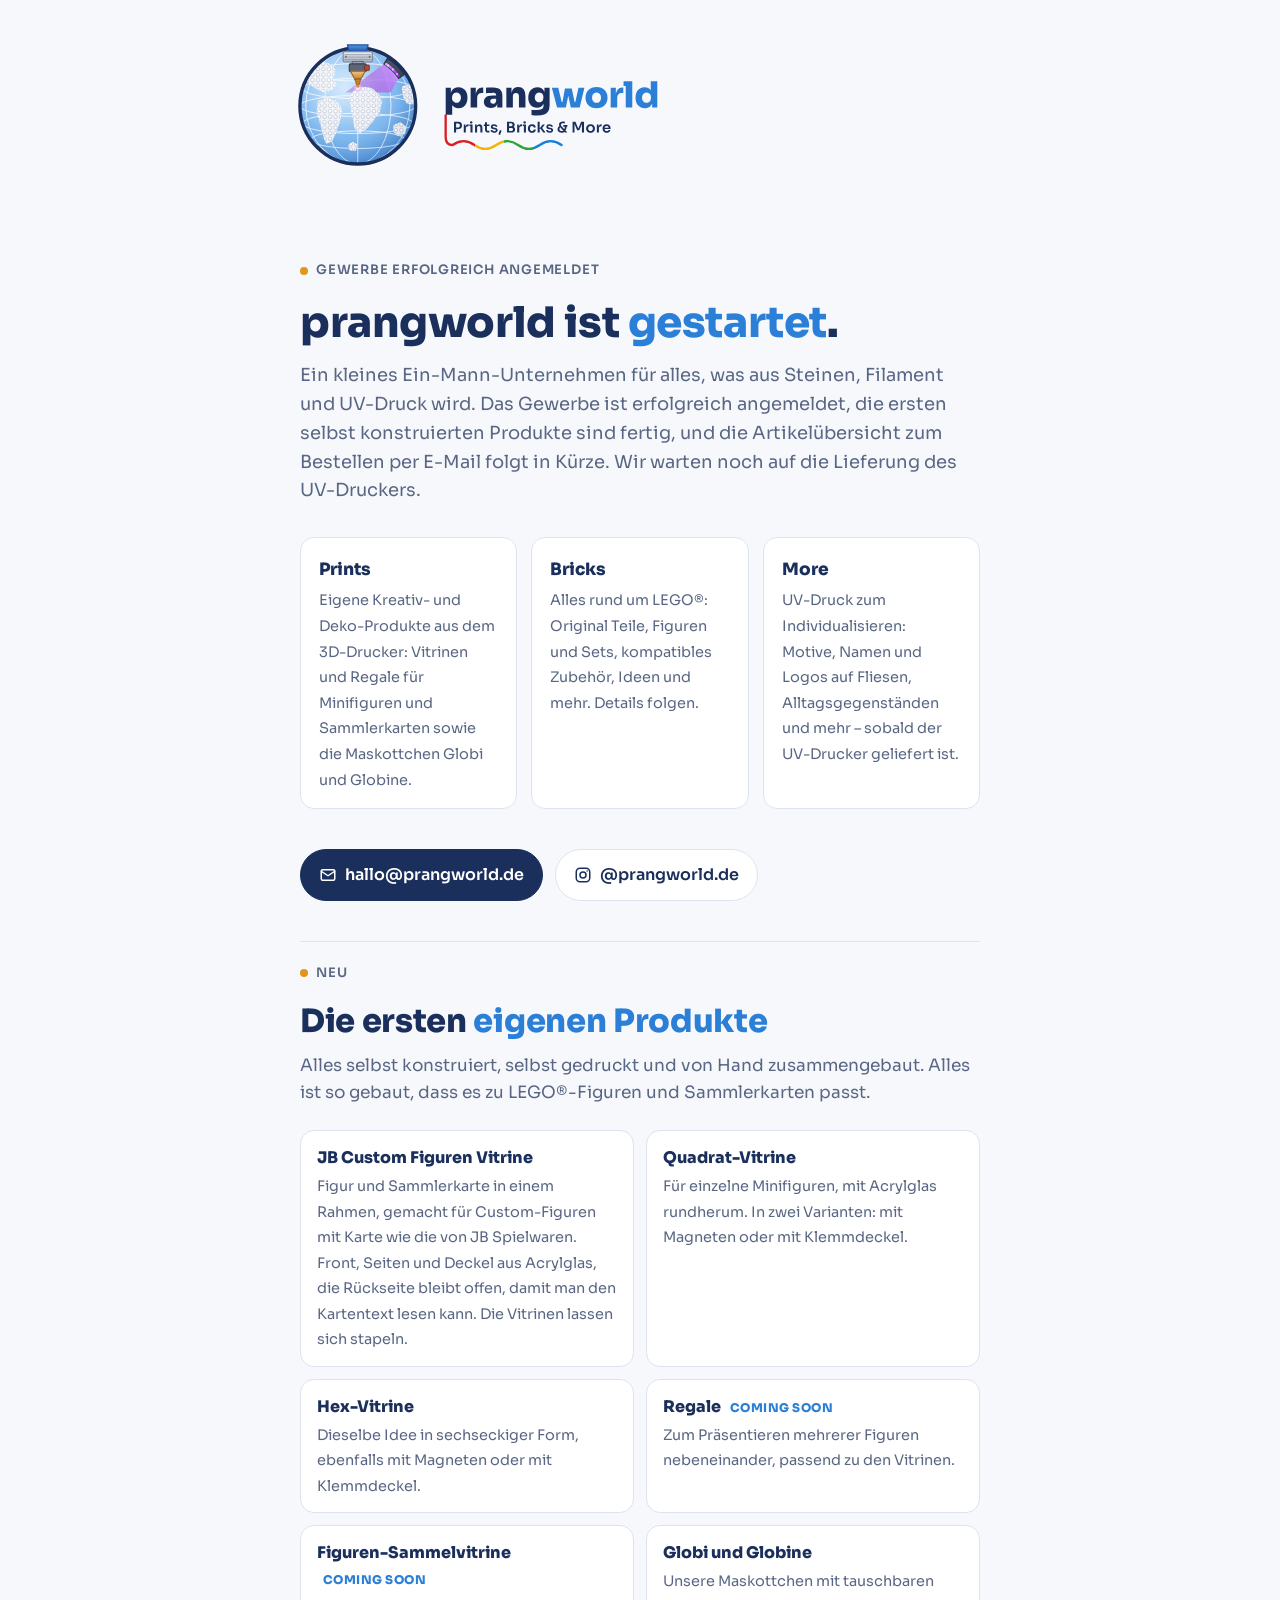
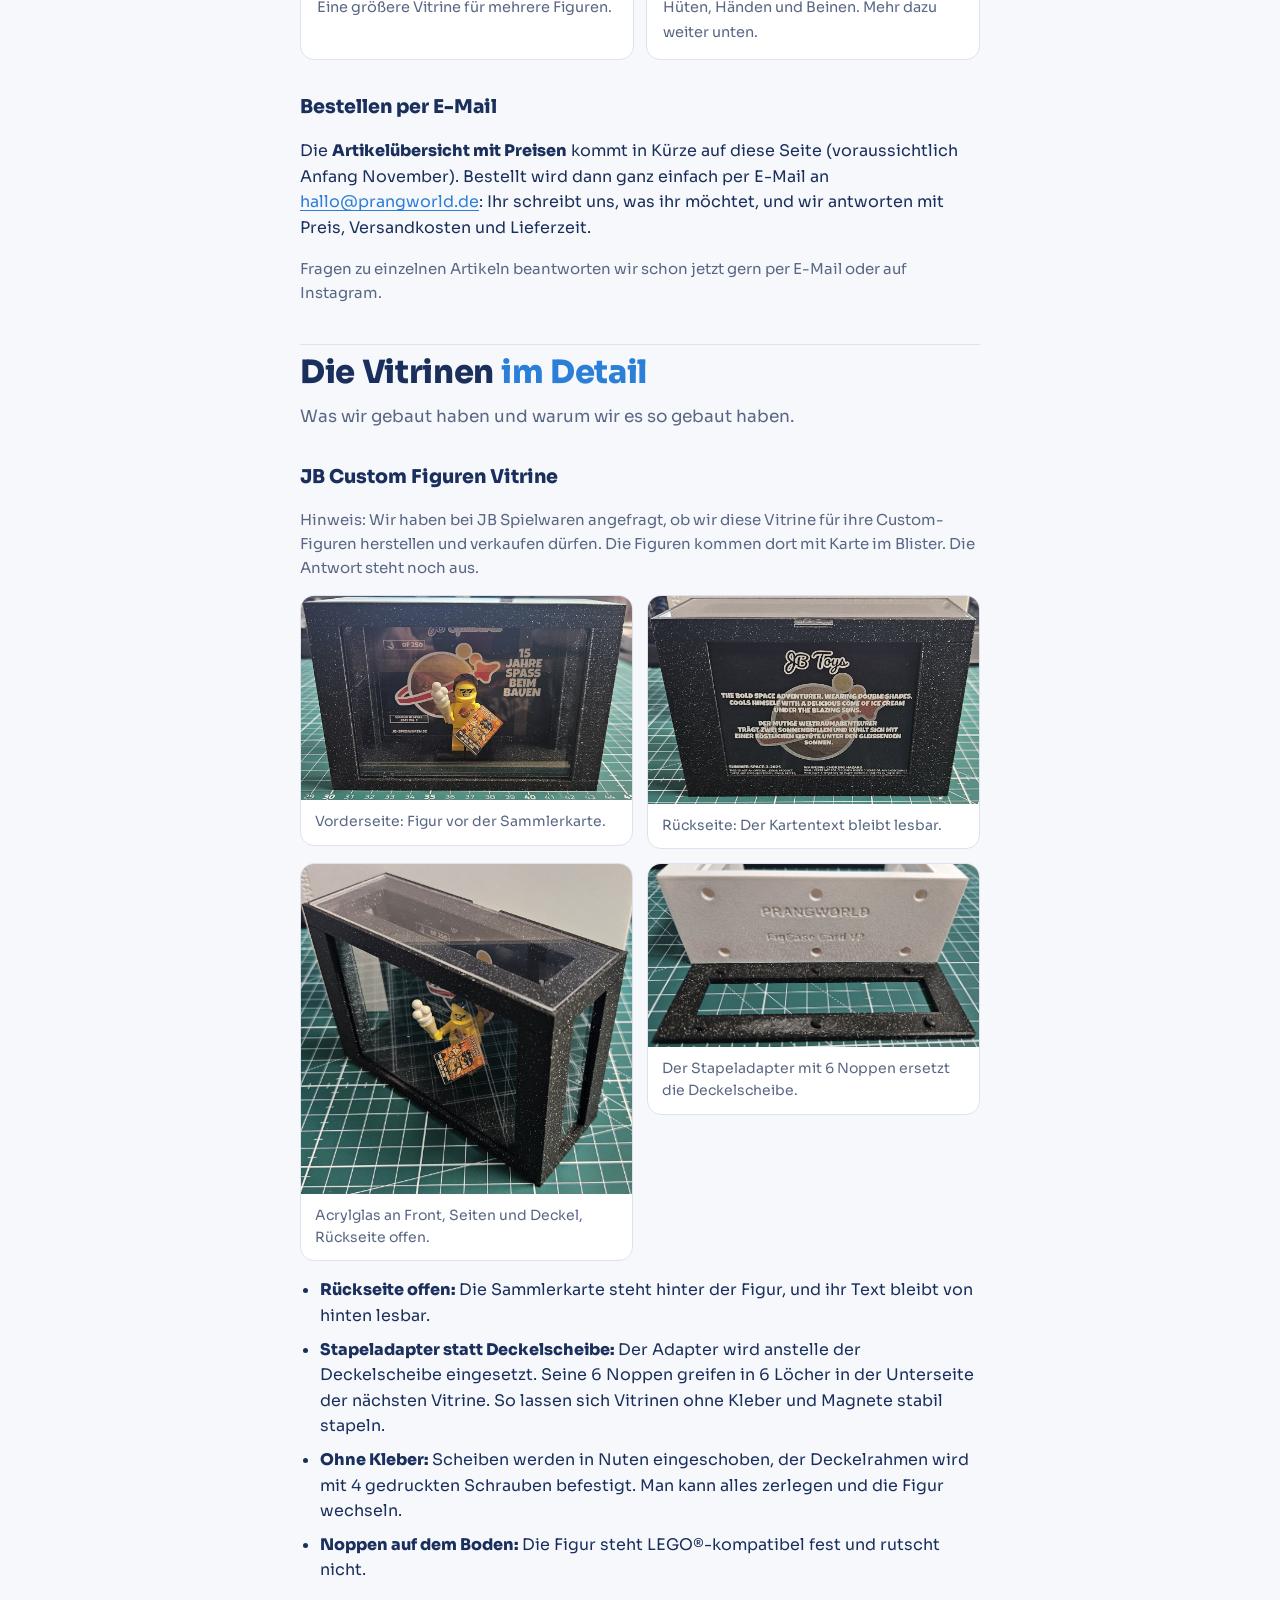
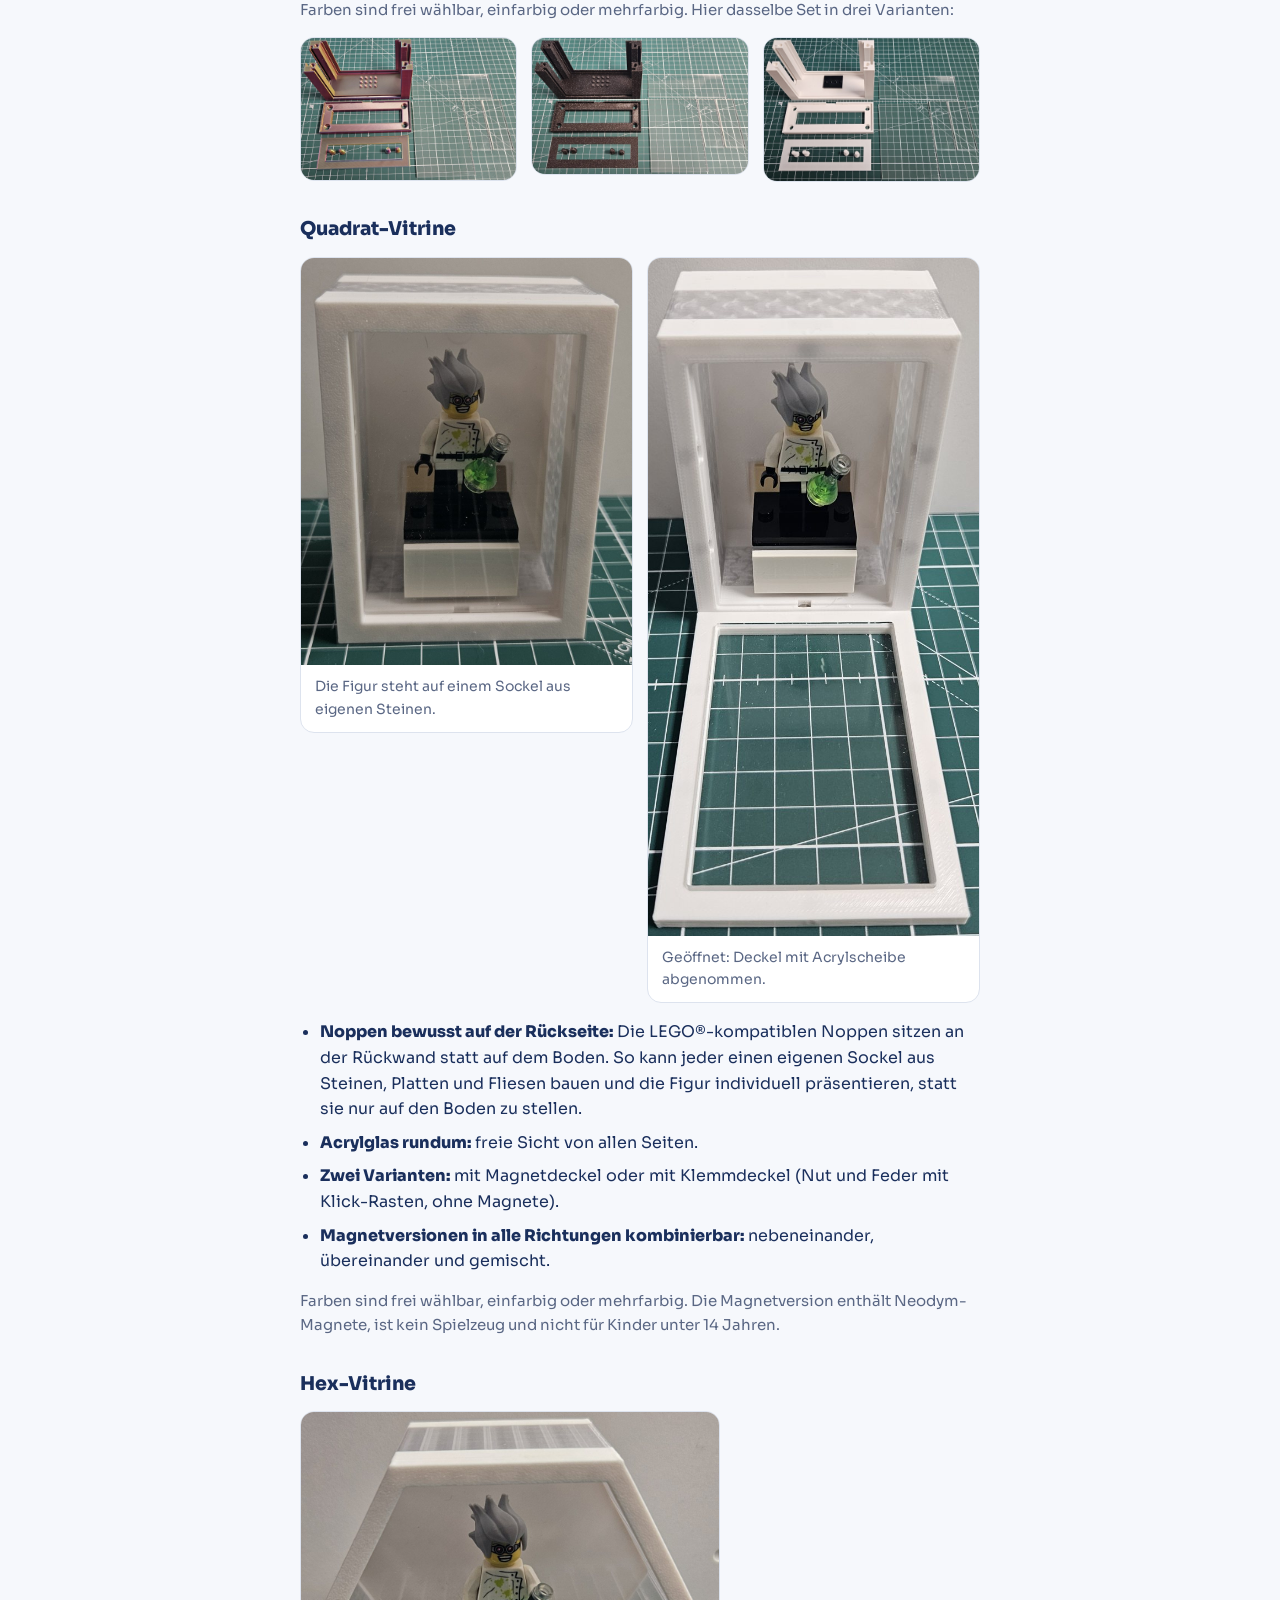
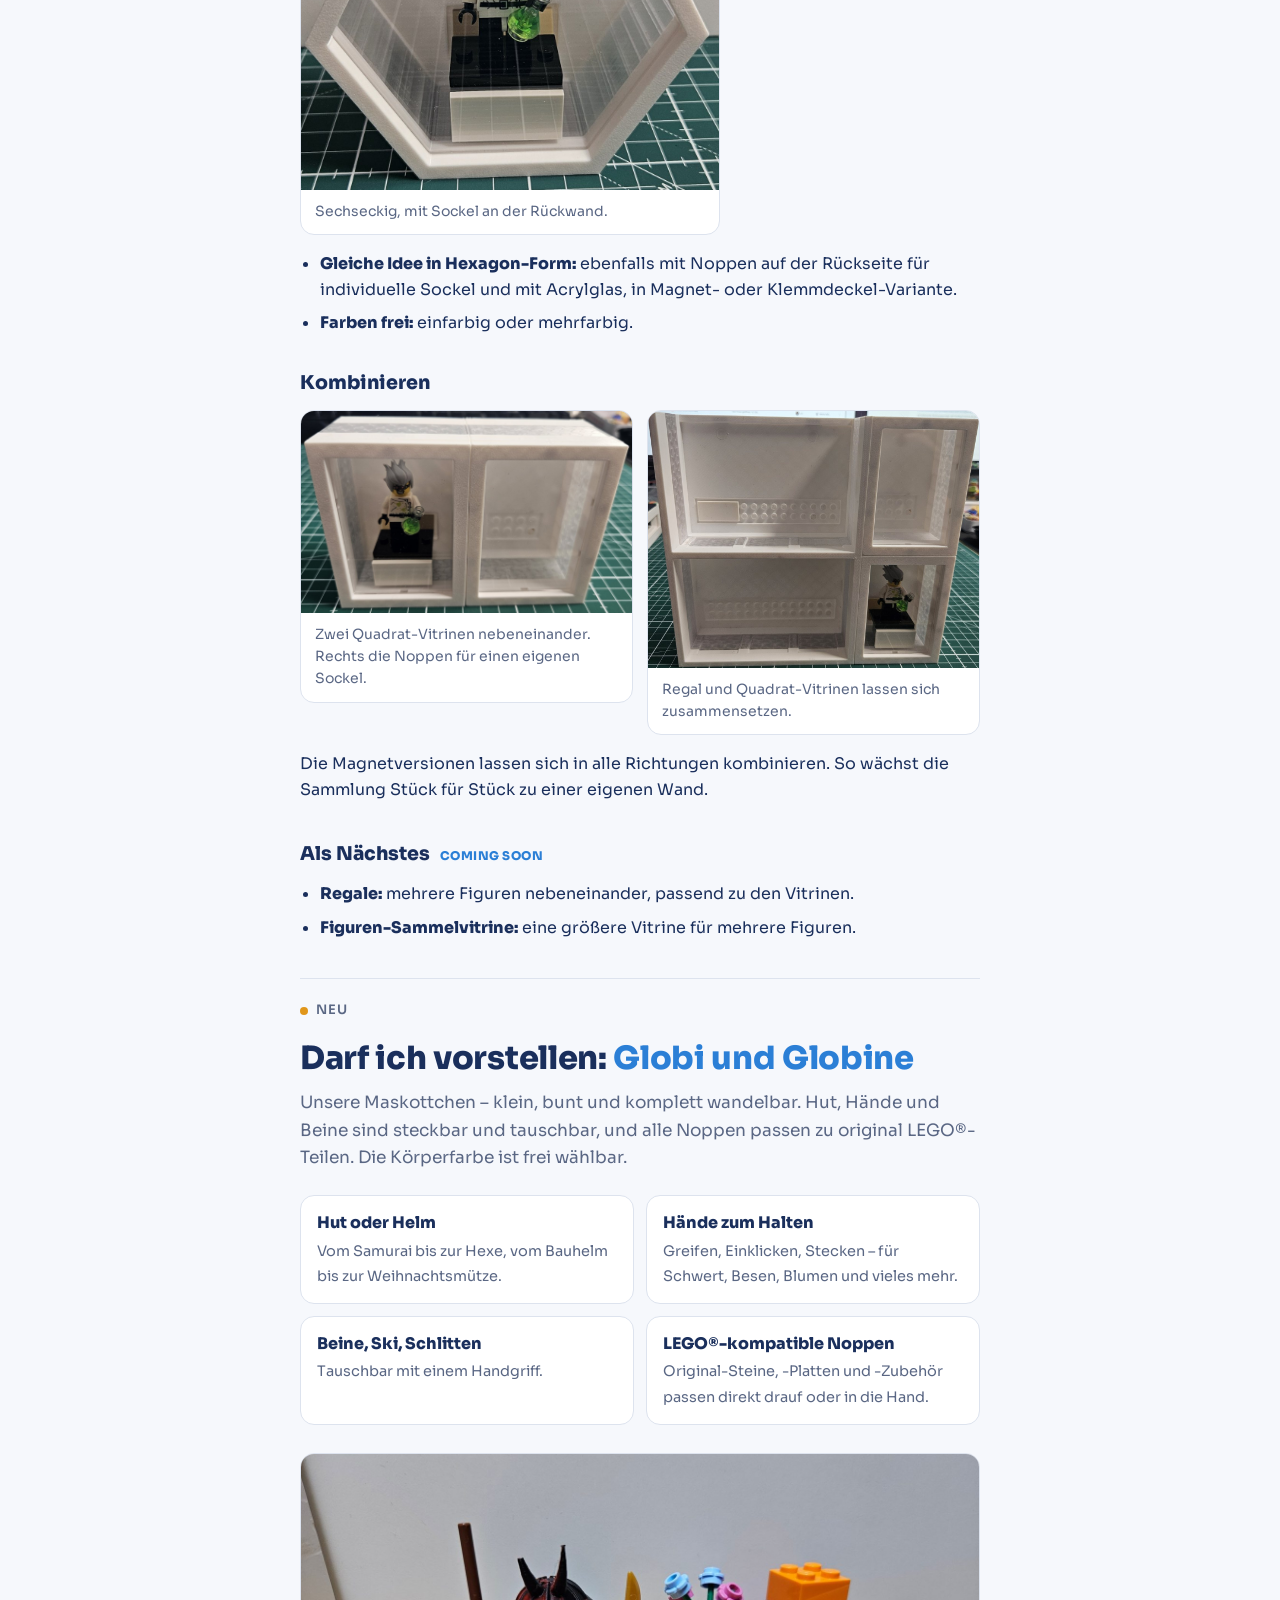
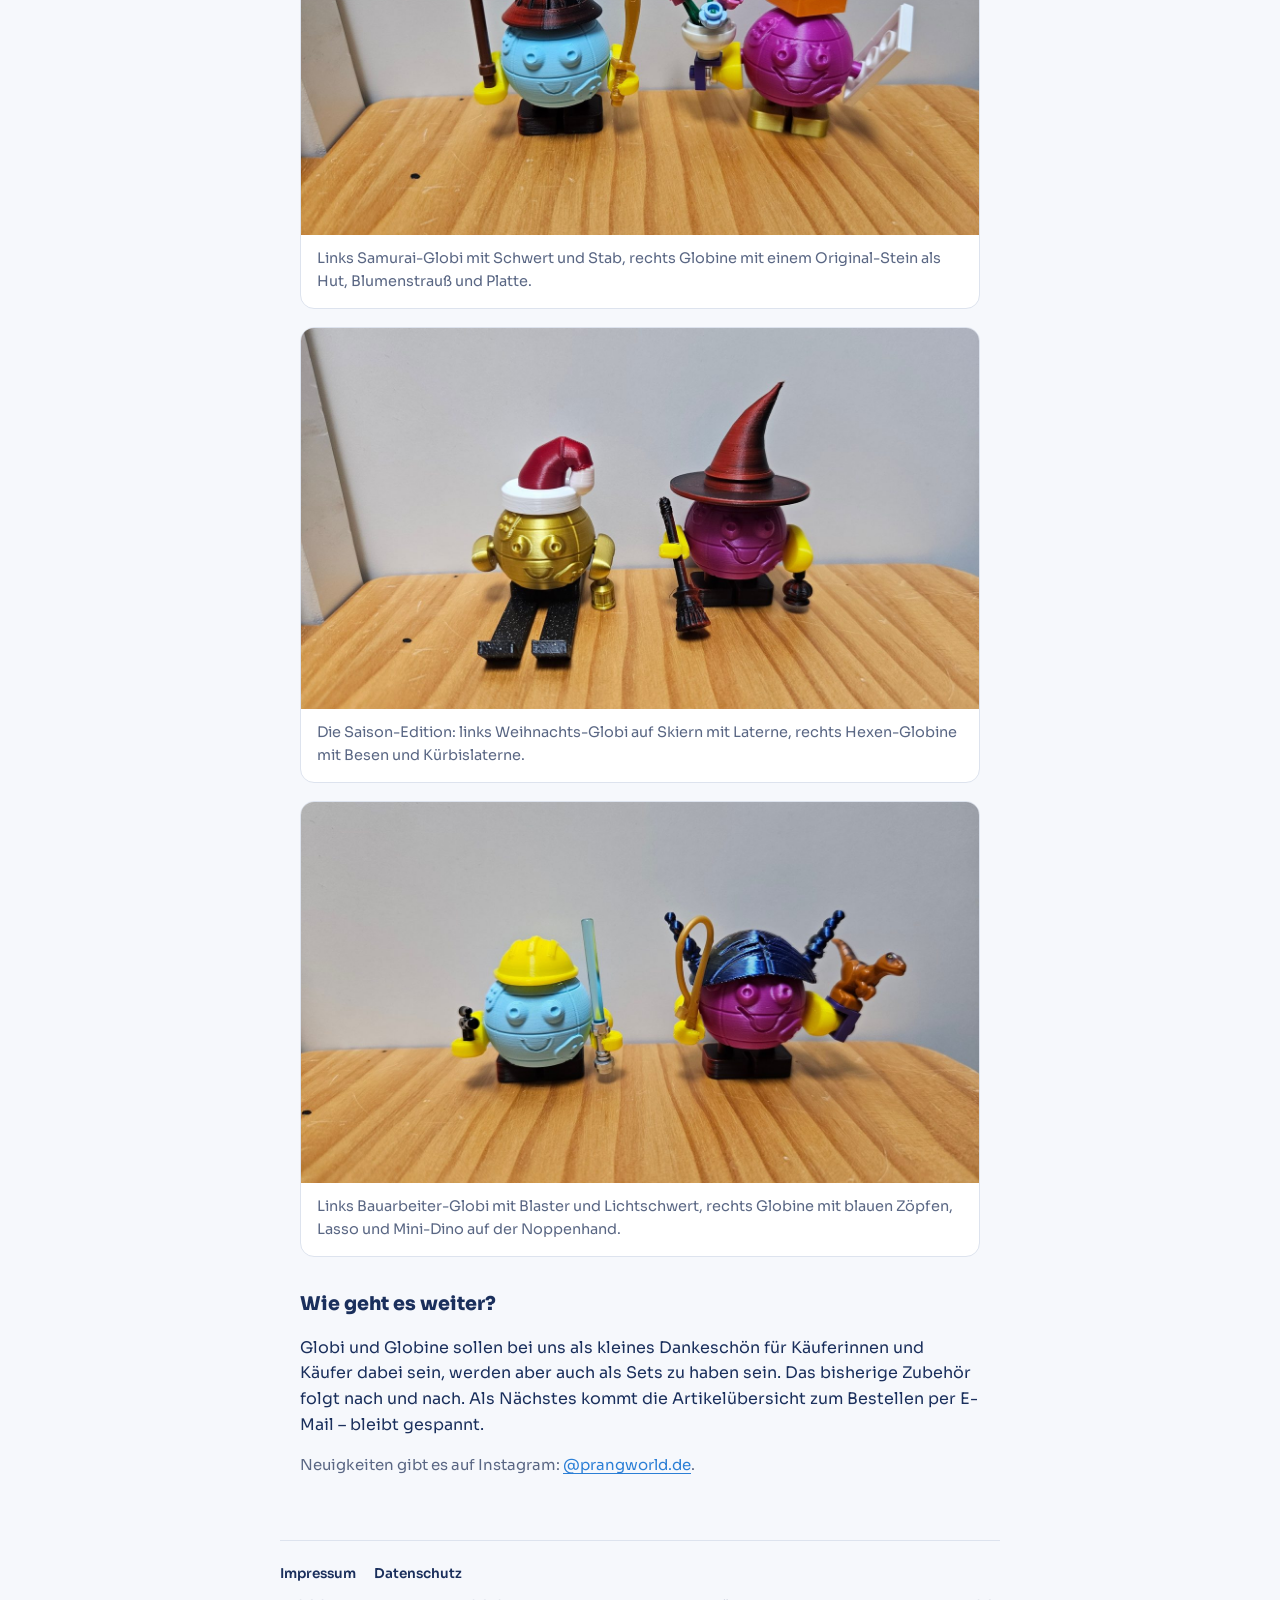
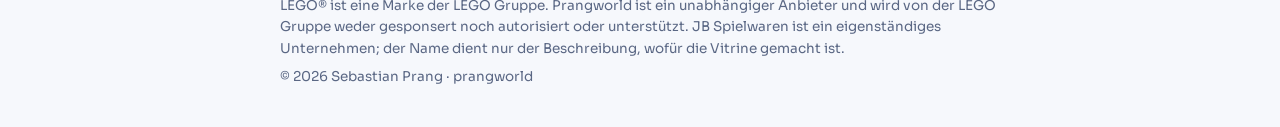
==== commit becf6997: "JB-Hinweis: Fokus auf die Custom-Figuren (mit Karte im Blister) Co-Authored-By: Claude Sonnet 5.5 <n" ====
--- a/index.html
+++ b/index.html
@@ -55,7 +55,7 @@
       <p class="lede">Alles selbst konstruiert, selbst gedruckt und von Hand zusammengebaut. Alles ist so gebaut, dass es zu LEGO®-Figuren und Sammlerkarten passt.</p>
 
       <ul class="features">
-        <li><b>JB Custom Figuren Vitrine</b><span>Figur und Sammlerkarte in einem Rahmen, gemacht für Custom-Figuren-Karten wie die von JB Spielwaren. Front, Seiten und Deckel aus Acrylglas, die Rückseite bleibt offen, damit man den Kartentext lesen kann. Die Vitrinen lassen sich stapeln.</span></li>
+        <li><b>JB Custom Figuren Vitrine</b><span>Figur und Sammlerkarte in einem Rahmen, gemacht für Custom-Figuren mit Karte wie die von JB Spielwaren. Front, Seiten und Deckel aus Acrylglas, die Rückseite bleibt offen, damit man den Kartentext lesen kann. Die Vitrinen lassen sich stapeln.</span></li>
         <li><b>Quadrat-Vitrine</b><span>Für einzelne Minifiguren, mit Acrylglas rundherum. In zwei Varianten: mit Magneten oder mit Klemmdeckel.</span></li>
         <li><b>Hex-Vitrine</b><span>Dieselbe Idee in sechseckiger Form, ebenfalls mit Magneten oder mit Klemmdeckel.</span></li>
         <li><b>Regale <em>Coming soon</em></b><span>Zum Präsentieren mehrerer Figuren nebeneinander, passend zu den Vitrinen.</span></li>
@@ -74,7 +74,7 @@
 
       <article class="produkt">
         <h3>JB Custom Figuren Vitrine</h3>
-        <p class="hint">Hinweis: Wir haben bei JB Spielwaren angefragt, ob wir diese Vitrine für Custom-Figuren-Karten wie ihre herstellen und verkaufen dürfen. Die Antwort steht noch aus.</p>
+        <p class="hint">Hinweis: Wir haben bei JB Spielwaren angefragt, ob wir diese Vitrine für ihre Custom-Figuren herstellen und verkaufen dürfen. Die Figuren kommen dort mit Karte im Blister. Die Antwort steht noch aus.</p>
         <div class="fotos">
           <figure><img src="assets/vitrine-card-vorne.jpg" width="1200" height="742" loading="lazy" alt="Schwarze Glitzer-Vitrine von vorn mit Figur und Sammlerkarte dahinter."><figcaption>Vorderseite: Figur vor der Sammlerkarte.</figcaption></figure>
           <figure><img src="assets/vitrine-card-hinten.jpg" width="1200" height="754" loading="lazy" alt="Rückseite der Vitrine mit der Sammlerkarte, deren Text durch die offene Rückseite lesbar ist."><figcaption>Rückseite: Der Kartentext bleibt lesbar.</figcaption></figure>
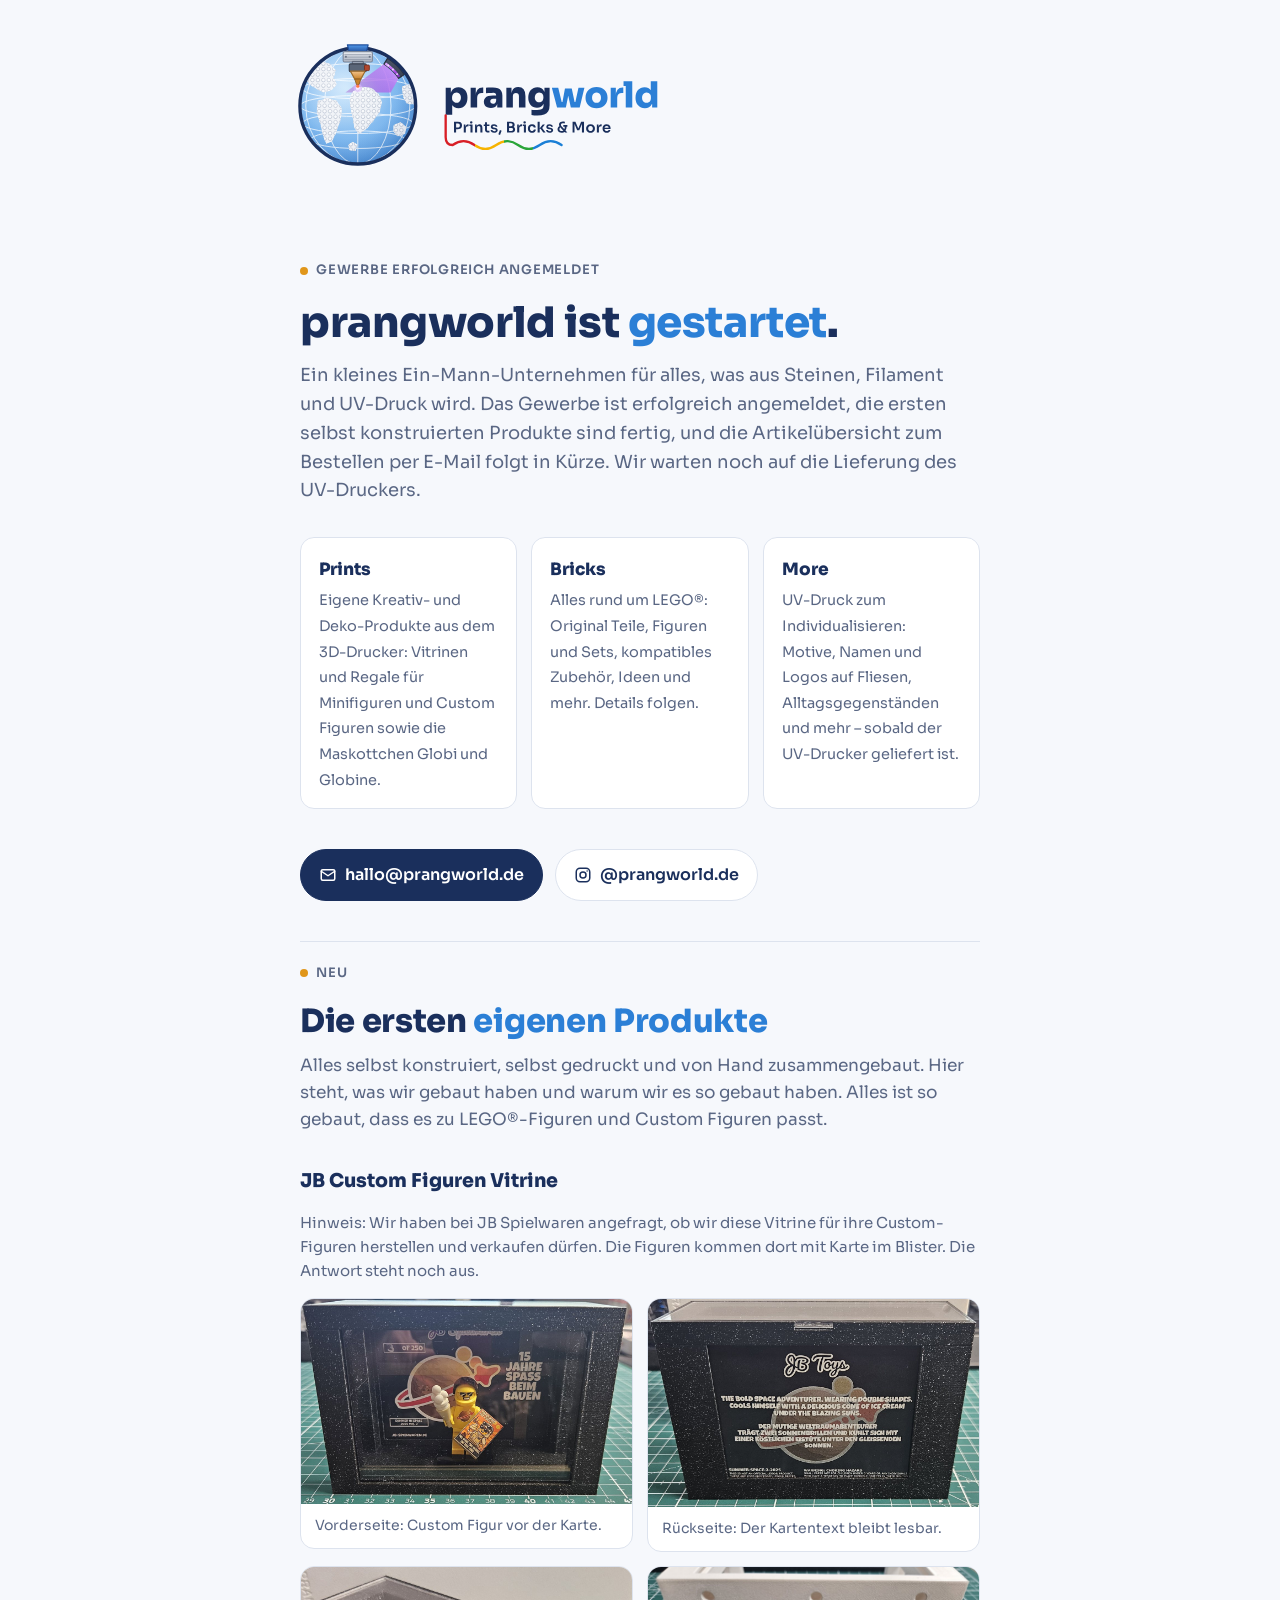
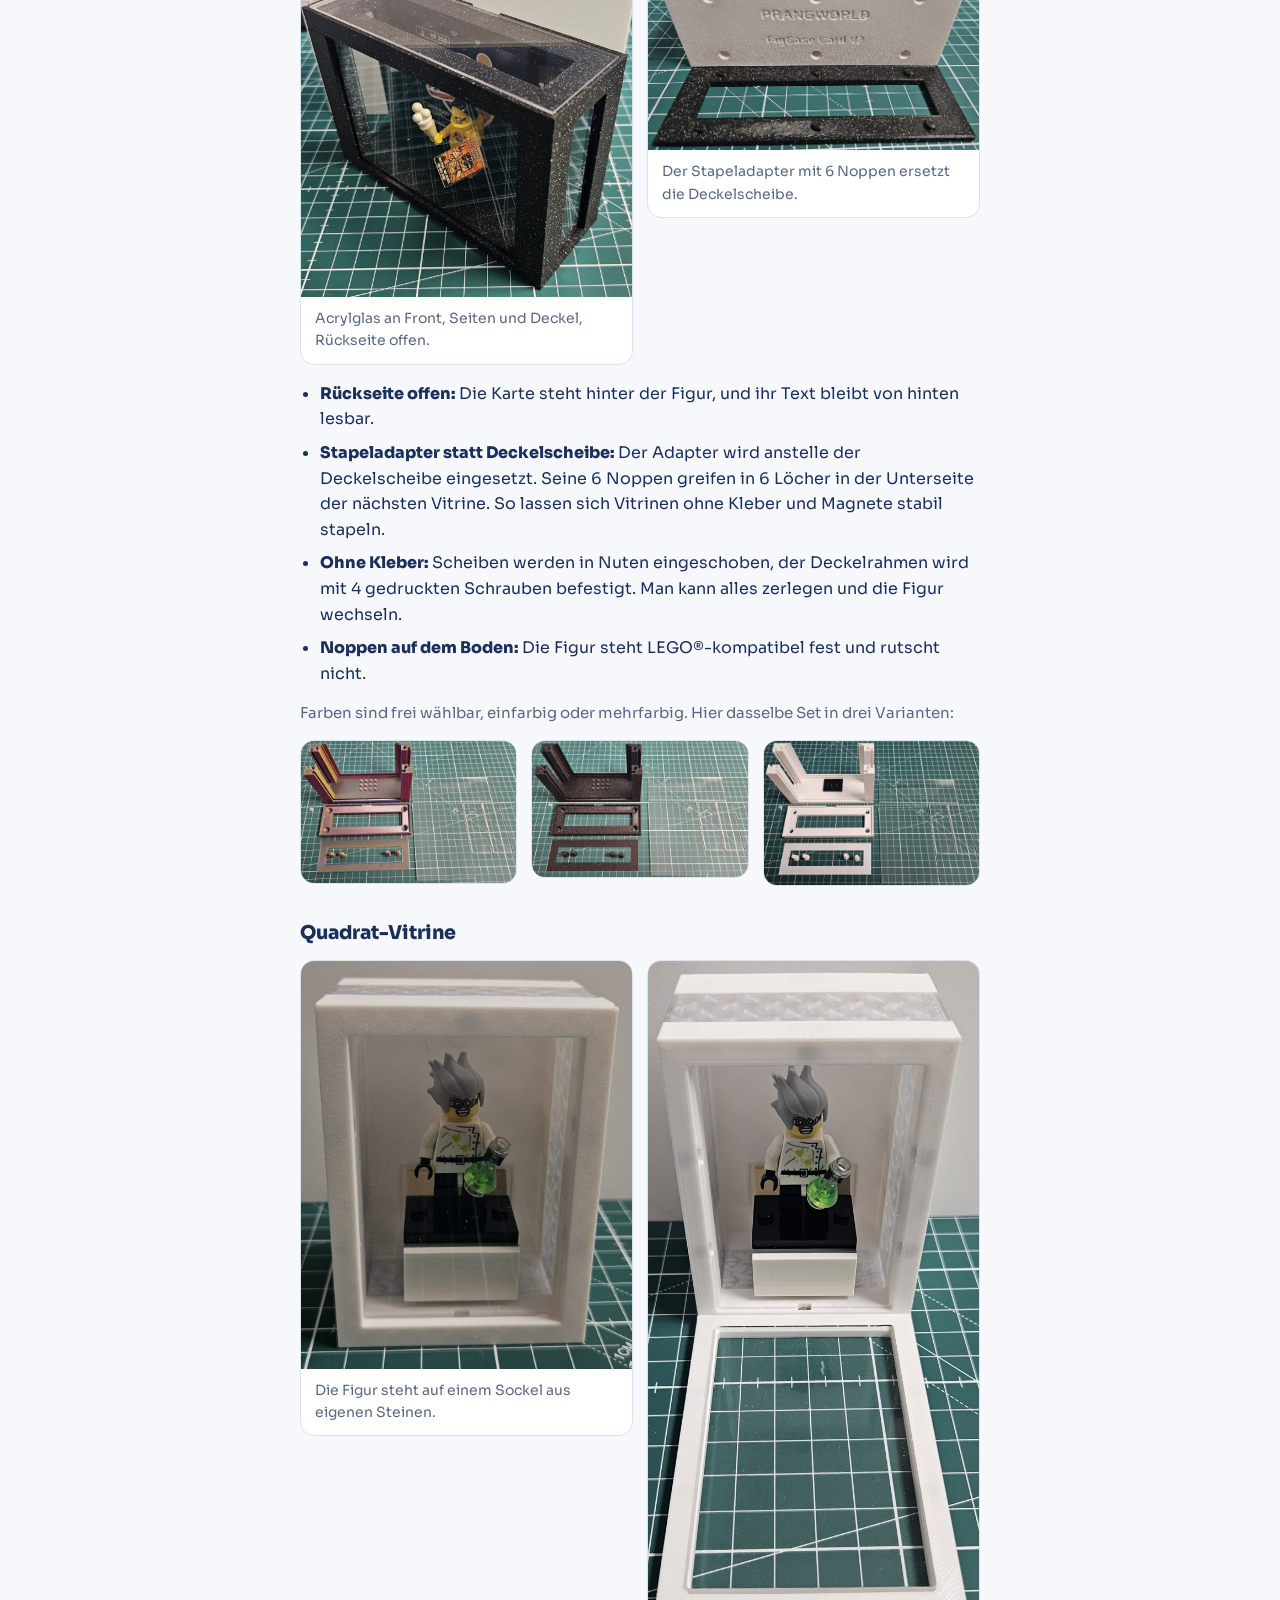
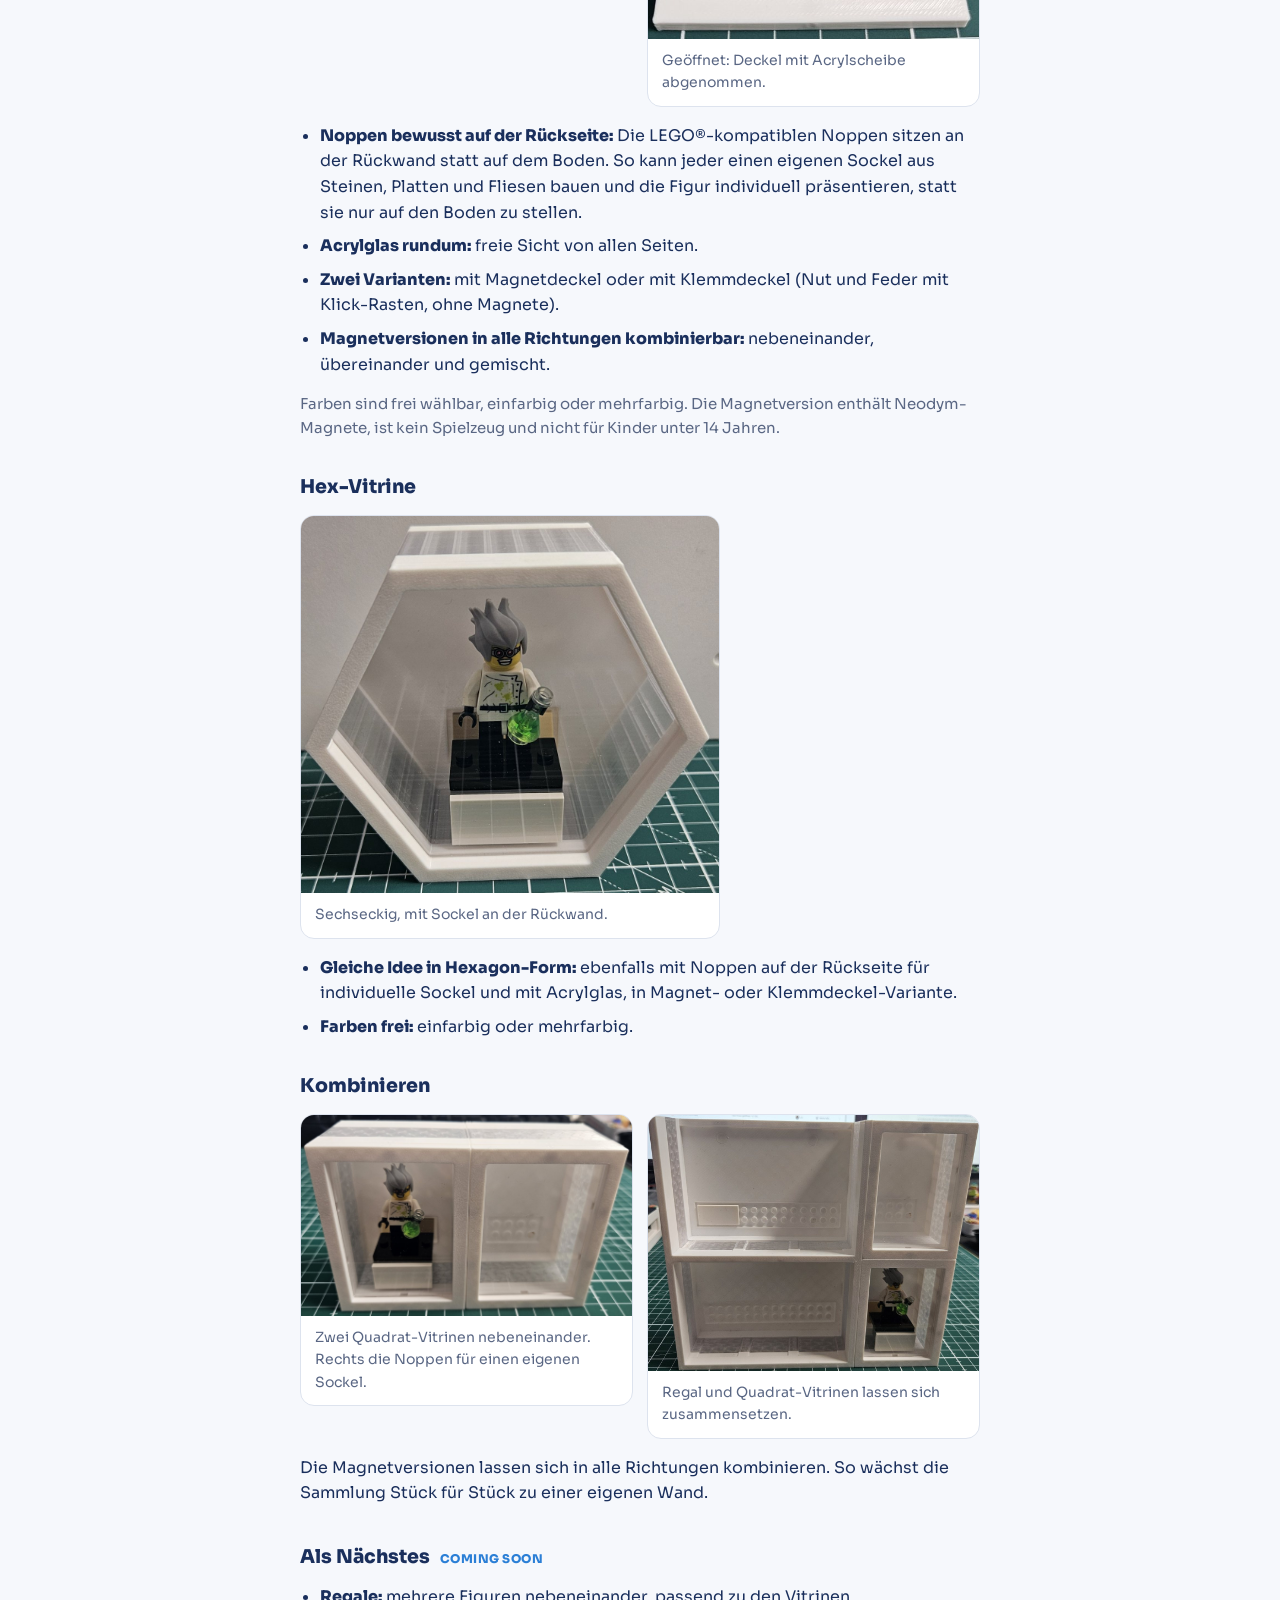
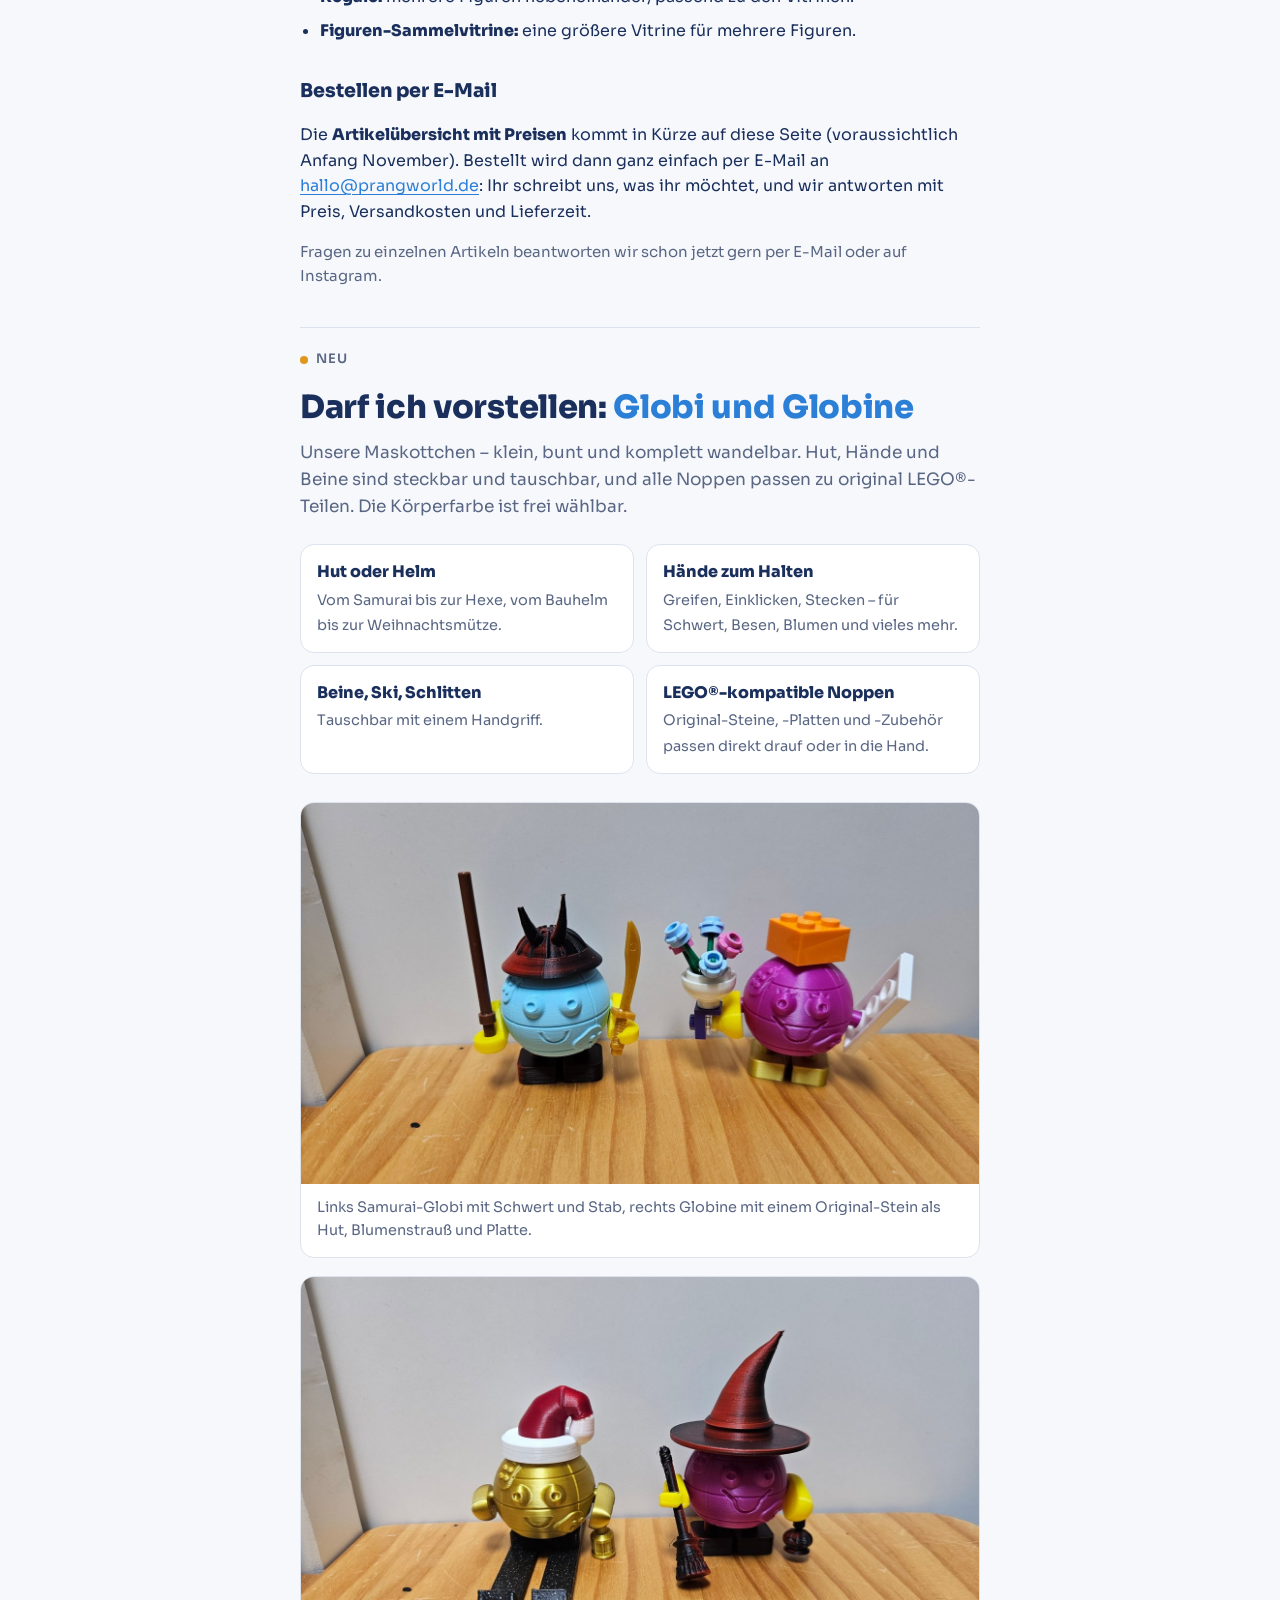
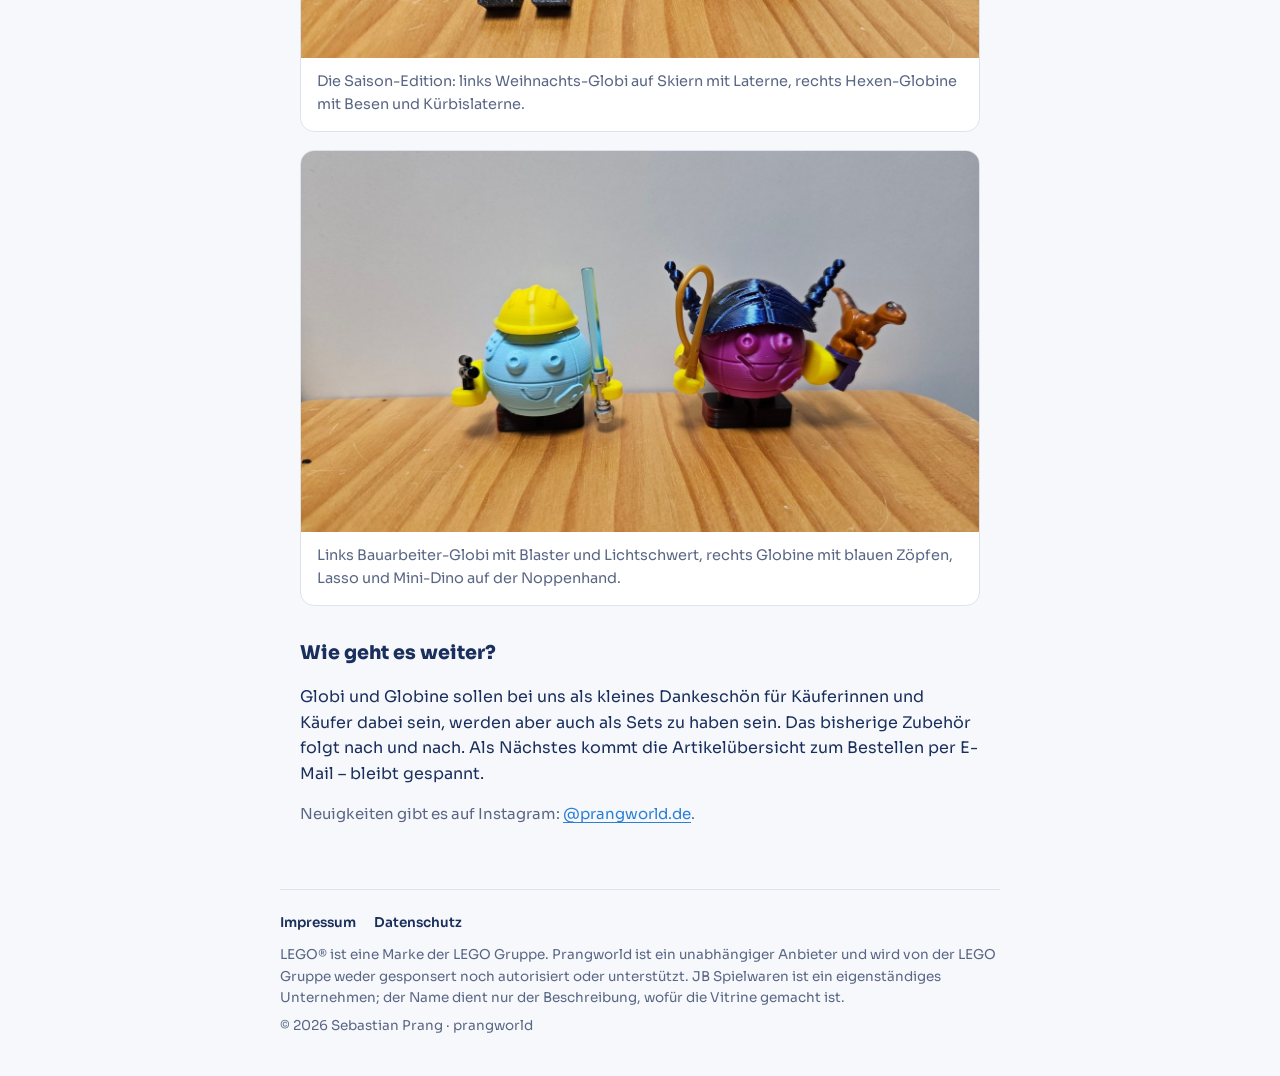
==== commit 70e103e5: "Produkte: Kacheln und Detail-Abschnitt zusammengefuehrt, Custom Figuren statt Sammlerkarten Co-Autho" ====
--- a/index.html
+++ b/index.html
@@ -32,7 +32,7 @@
       <p class="lede">Ein kleines Ein-Mann-Unternehmen für alles, was aus Steinen, Filament und UV-Druck wird. Das Gewerbe ist erfolgreich angemeldet, die ersten selbst konstruierten Produkte sind fertig, und die Artikelübersicht zum Bestellen per E-Mail folgt in Kürze. Wir warten noch auf die Lieferung des UV-Druckers.</p>
 
       <ul class="areas">
-        <li><b>Prints</b><span>Eigene Kreativ- und Deko-Produkte aus dem 3D-Drucker: Vitrinen und Regale für Minifiguren und Sammlerkarten sowie die Maskottchen Globi und Globine.</span></li>
+        <li><b>Prints</b><span>Eigene Kreativ- und Deko-Produkte aus dem 3D-Drucker: Vitrinen und Regale für Minifiguren und Custom Figuren sowie die Maskottchen Globi und Globine.</span></li>
         <li><b>Bricks</b><span>Alles rund um LEGO®: Original Teile, Figuren und Sets, kompatibles Zubehör, Ideen und mehr. Details folgen.</span></li>
         <li><b>More</b><span>UV-Druck zum Individualisieren: Motive, Namen und Logos auf Fliesen, Alltagsgegenständen und mehr – sobald der UV-Drucker geliefert ist.</span></li>
       </ul>
@@ -52,37 +52,19 @@
     <section class="news" aria-labelledby="produkte-titel">
       <p class="badge">Neu</p>
       <h2 id="produkte-titel">Die ersten <span>eigenen Produkte</span></h2>
-      <p class="lede">Alles selbst konstruiert, selbst gedruckt und von Hand zusammengebaut. Alles ist so gebaut, dass es zu LEGO®-Figuren und Sammlerkarten passt.</p>
-
-      <ul class="features">
-        <li><b>JB Custom Figuren Vitrine</b><span>Figur und Sammlerkarte in einem Rahmen, gemacht für Custom-Figuren mit Karte wie die von JB Spielwaren. Front, Seiten und Deckel aus Acrylglas, die Rückseite bleibt offen, damit man den Kartentext lesen kann. Die Vitrinen lassen sich stapeln.</span></li>
-        <li><b>Quadrat-Vitrine</b><span>Für einzelne Minifiguren, mit Acrylglas rundherum. In zwei Varianten: mit Magneten oder mit Klemmdeckel.</span></li>
-        <li><b>Hex-Vitrine</b><span>Dieselbe Idee in sechseckiger Form, ebenfalls mit Magneten oder mit Klemmdeckel.</span></li>
-        <li><b>Regale <em>Coming soon</em></b><span>Zum Präsentieren mehrerer Figuren nebeneinander, passend zu den Vitrinen.</span></li>
-        <li><b>Figuren-Sammelvitrine <em>Coming soon</em></b><span>Eine größere Vitrine für mehrere Figuren.</span></li>
-        <li><b>Globi und Globine</b><span>Unsere Maskottchen mit tauschbaren Hüten, Händen und Beinen. Mehr dazu weiter unten.</span></li>
-      </ul>
-
-      <h3>Bestellen per E-Mail</h3>
-      <p>Die <b>Artikelübersicht mit Preisen</b> kommt in Kürze auf diese Seite (voraussichtlich Anfang November). Bestellt wird dann ganz einfach per E-Mail an <a href="mailto:hallo@prangworld.de">hallo@prangworld.de</a>: Ihr schreibt uns, was ihr möchtet, und wir antworten mit Preis, Versandkosten und Lieferzeit.</p>
-      <p class="hint">Fragen zu einzelnen Artikeln beantworten wir schon jetzt gern per E-Mail oder auf Instagram.</p>
-    </section>
-
-    <section class="produkte" aria-labelledby="vitrinen-titel">
-      <h2 id="vitrinen-titel">Die Vitrinen <span>im Detail</span></h2>
-      <p class="lede">Was wir gebaut haben und warum wir es so gebaut haben.</p>
+      <p class="lede">Alles selbst konstruiert, selbst gedruckt und von Hand zusammengebaut. Hier steht, was wir gebaut haben und warum wir es so gebaut haben. Alles ist so gebaut, dass es zu LEGO®-Figuren und Custom Figuren passt.</p>
 
       <article class="produkt">
         <h3>JB Custom Figuren Vitrine</h3>
         <p class="hint">Hinweis: Wir haben bei JB Spielwaren angefragt, ob wir diese Vitrine für ihre Custom-Figuren herstellen und verkaufen dürfen. Die Figuren kommen dort mit Karte im Blister. Die Antwort steht noch aus.</p>
         <div class="fotos">
-          <figure><img src="assets/vitrine-card-vorne.jpg" width="1200" height="742" loading="lazy" alt="Schwarze Glitzer-Vitrine von vorn mit Figur und Sammlerkarte dahinter."><figcaption>Vorderseite: Figur vor der Sammlerkarte.</figcaption></figure>
-          <figure><img src="assets/vitrine-card-hinten.jpg" width="1200" height="754" loading="lazy" alt="Rückseite der Vitrine mit der Sammlerkarte, deren Text durch die offene Rückseite lesbar ist."><figcaption>Rückseite: Der Kartentext bleibt lesbar.</figcaption></figure>
-          <figure><img src="assets/vitrine-card-seitlich.jpg" width="1100" height="1096" loading="lazy" alt="Schwarze Glitzer-Vitrine mit Acrylscheiben schräg von oben, darin Figur und Sammlerkarte."><figcaption>Acrylglas an Front, Seiten und Deckel, Rückseite offen.</figcaption></figure>
+          <figure><img src="assets/vitrine-card-vorne.jpg" width="1200" height="742" loading="lazy" alt="Schwarze Glitzer-Vitrine von vorn mit Custom Figur und Karte dahinter."><figcaption>Vorderseite: Custom Figur vor der Karte.</figcaption></figure>
+          <figure><img src="assets/vitrine-card-hinten.jpg" width="1200" height="754" loading="lazy" alt="Rückseite der Vitrine mit der Karte, deren Text durch die offene Rückseite lesbar ist."><figcaption>Rückseite: Der Kartentext bleibt lesbar.</figcaption></figure>
+          <figure><img src="assets/vitrine-card-seitlich.jpg" width="1100" height="1096" loading="lazy" alt="Schwarze Glitzer-Vitrine mit Acrylscheiben schräg von oben, darin Figur und Karte."><figcaption>Acrylglas an Front, Seiten und Deckel, Rückseite offen.</figcaption></figure>
           <figure><img src="assets/vitrine-card-stapeladapter.jpg" width="1400" height="774" loading="lazy" alt="Weiße Vitrine mit sechs Löchern in der Unterseite und davor der Stapeladapter mit sechs Noppen."><figcaption>Der Stapeladapter mit 6 Noppen ersetzt die Deckelscheibe.</figcaption></figure>
         </div>
         <ul class="punkte">
-          <li><b>Rückseite offen:</b> Die Sammlerkarte steht hinter der Figur, und ihr Text bleibt von hinten lesbar.</li>
+          <li><b>Rückseite offen:</b> Die Karte steht hinter der Figur, und ihr Text bleibt von hinten lesbar.</li>
           <li><b>Stapeladapter statt Deckelscheibe:</b> Der Adapter wird anstelle der Deckelscheibe eingesetzt. Seine 6 Noppen greifen in 6 Löcher in der Unterseite der nächsten Vitrine. So lassen sich Vitrinen ohne Kleber und Magnete stabil stapeln.</li>
           <li><b>Ohne Kleber:</b> Scheiben werden in Nuten eingeschoben, der Deckelrahmen wird mit 4 gedruckten Schrauben befestigt. Man kann alles zerlegen und die Figur wechseln.</li>
           <li><b>Noppen auf dem Boden:</b> Die Figur steht LEGO®-kompatibel fest und rutscht nicht.</li>
@@ -137,6 +119,10 @@
           <li><b>Figuren-Sammelvitrine:</b> eine größere Vitrine für mehrere Figuren.</li>
         </ul>
       </article>
+
+      <h3>Bestellen per E-Mail</h3>
+      <p>Die <b>Artikelübersicht mit Preisen</b> kommt in Kürze auf diese Seite (voraussichtlich Anfang November). Bestellt wird dann ganz einfach per E-Mail an <a href="mailto:hallo@prangworld.de">hallo@prangworld.de</a>: Ihr schreibt uns, was ihr möchtet, und wir antworten mit Preis, Versandkosten und Lieferzeit.</p>
+      <p class="hint">Fragen zu einzelnen Artikeln beantworten wir schon jetzt gern per E-Mail oder auf Instagram.</p>
     </section>
 
     <section class="showcase" aria-labelledby="globi-titel">
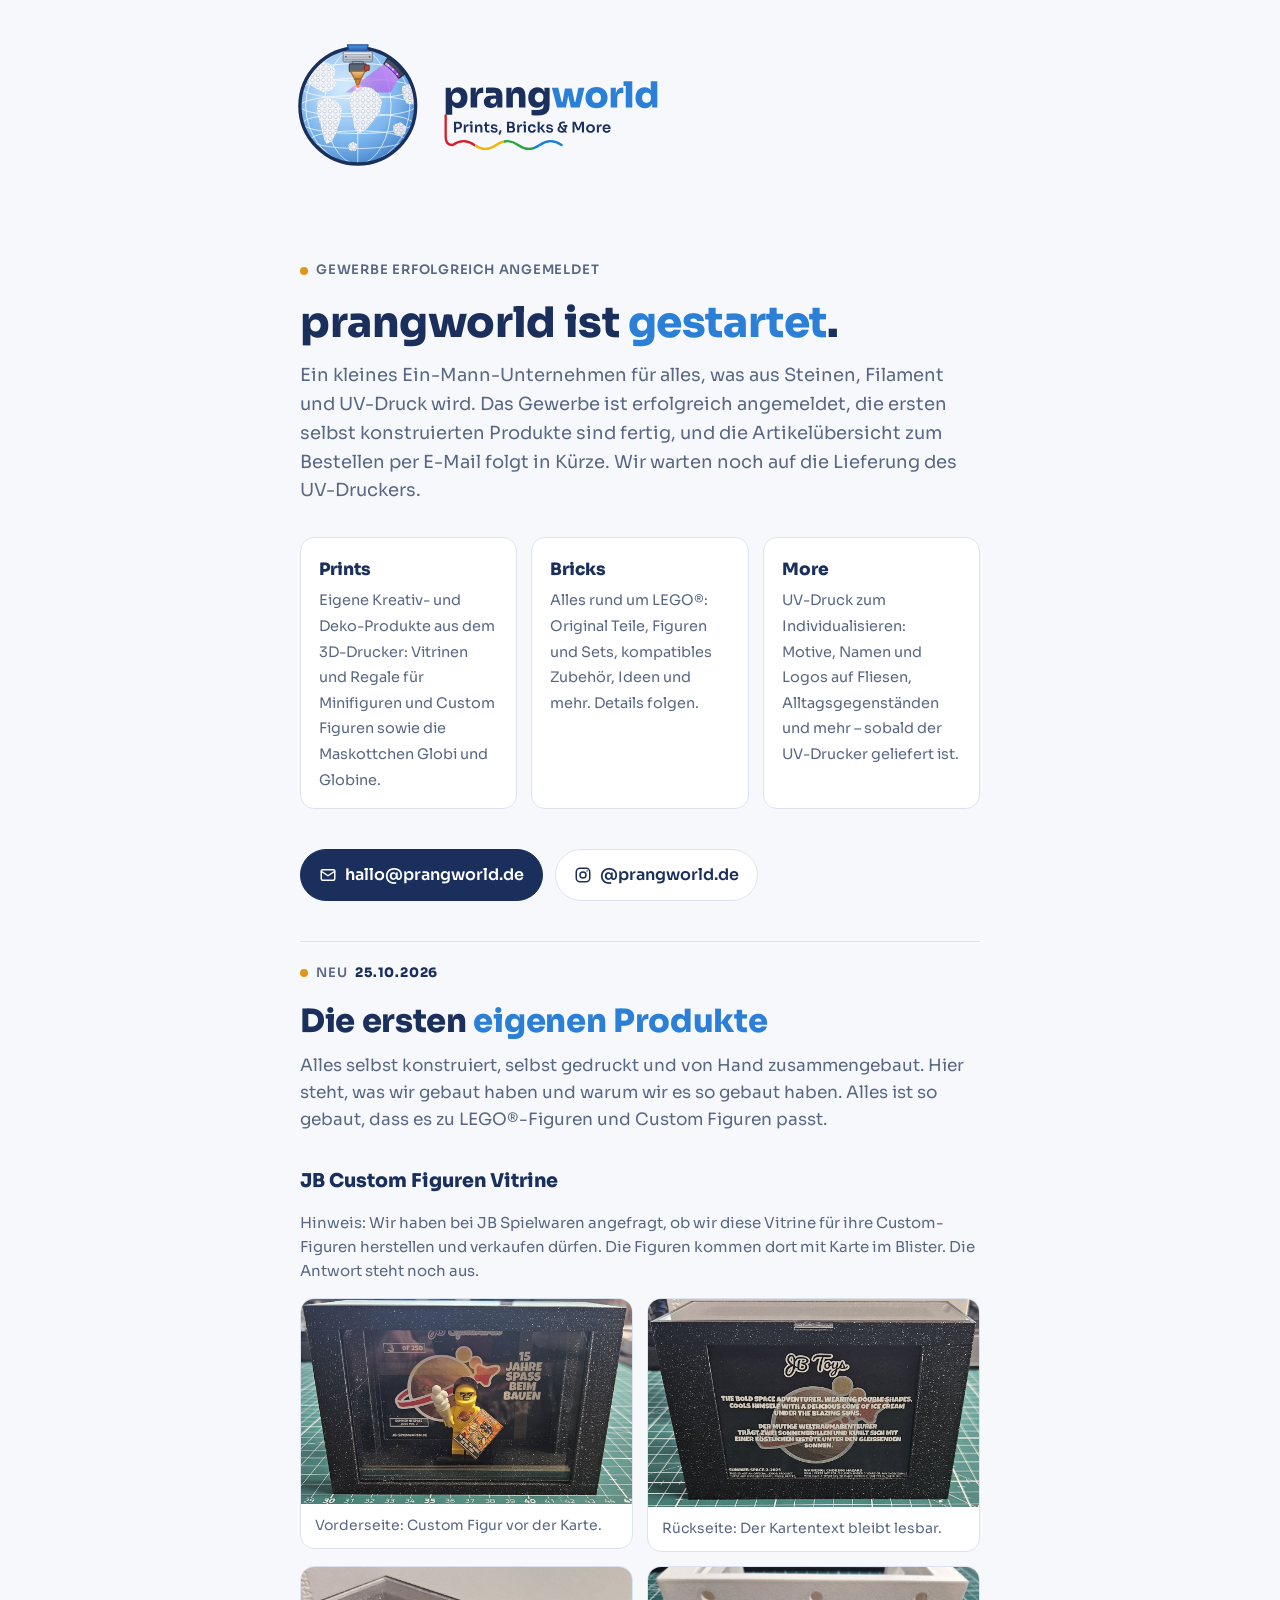
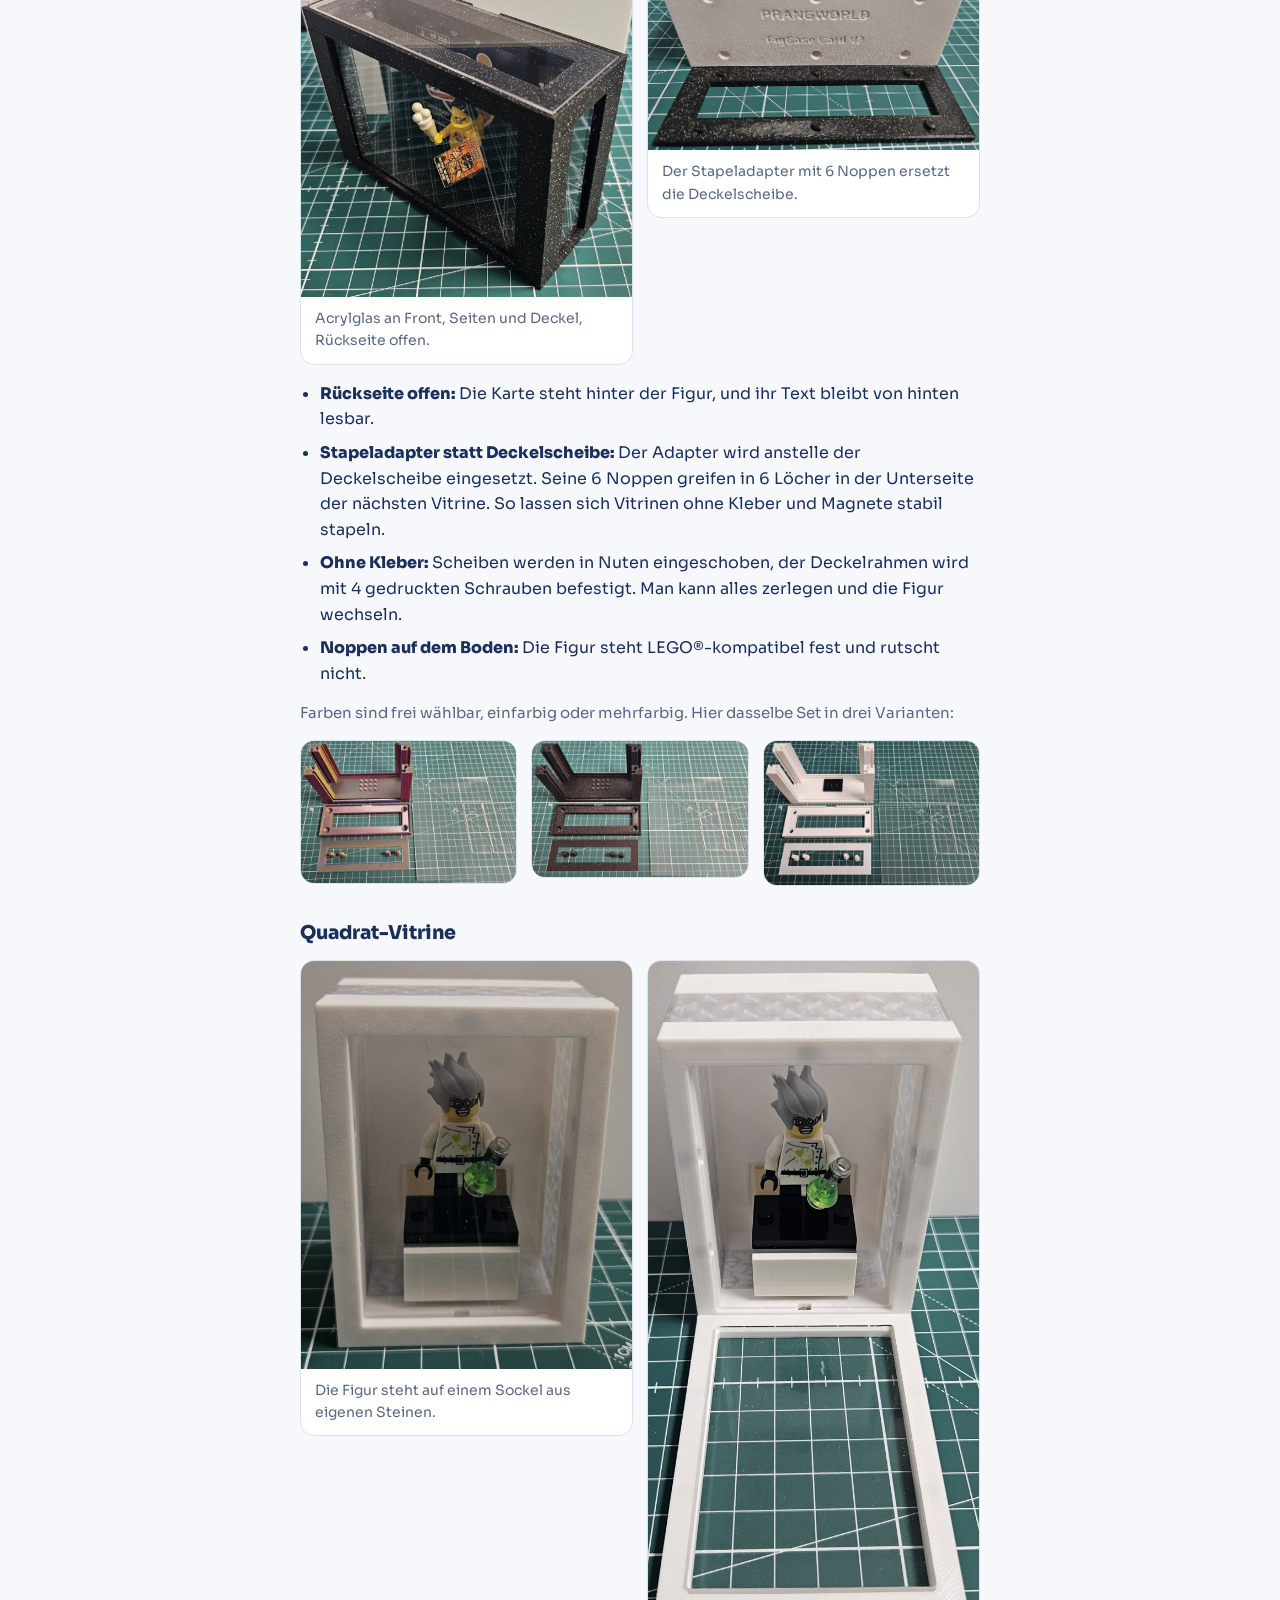
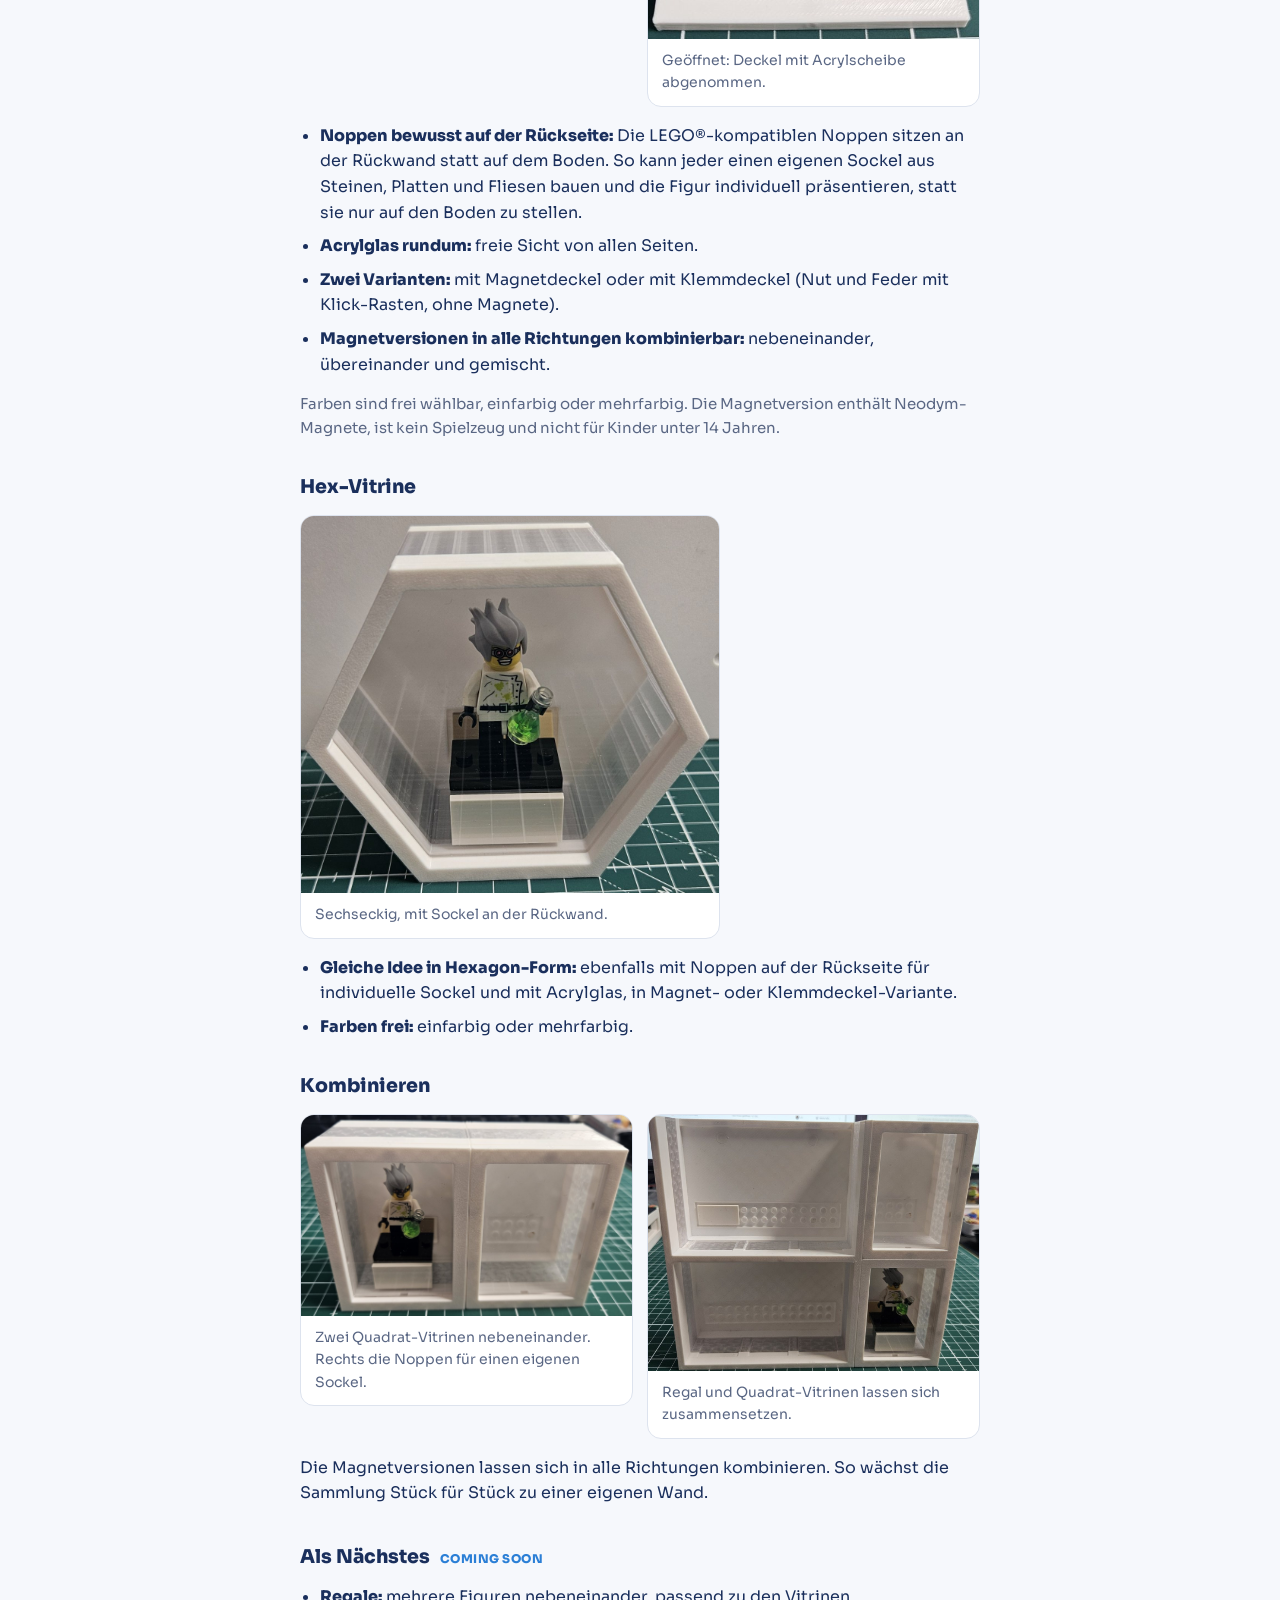
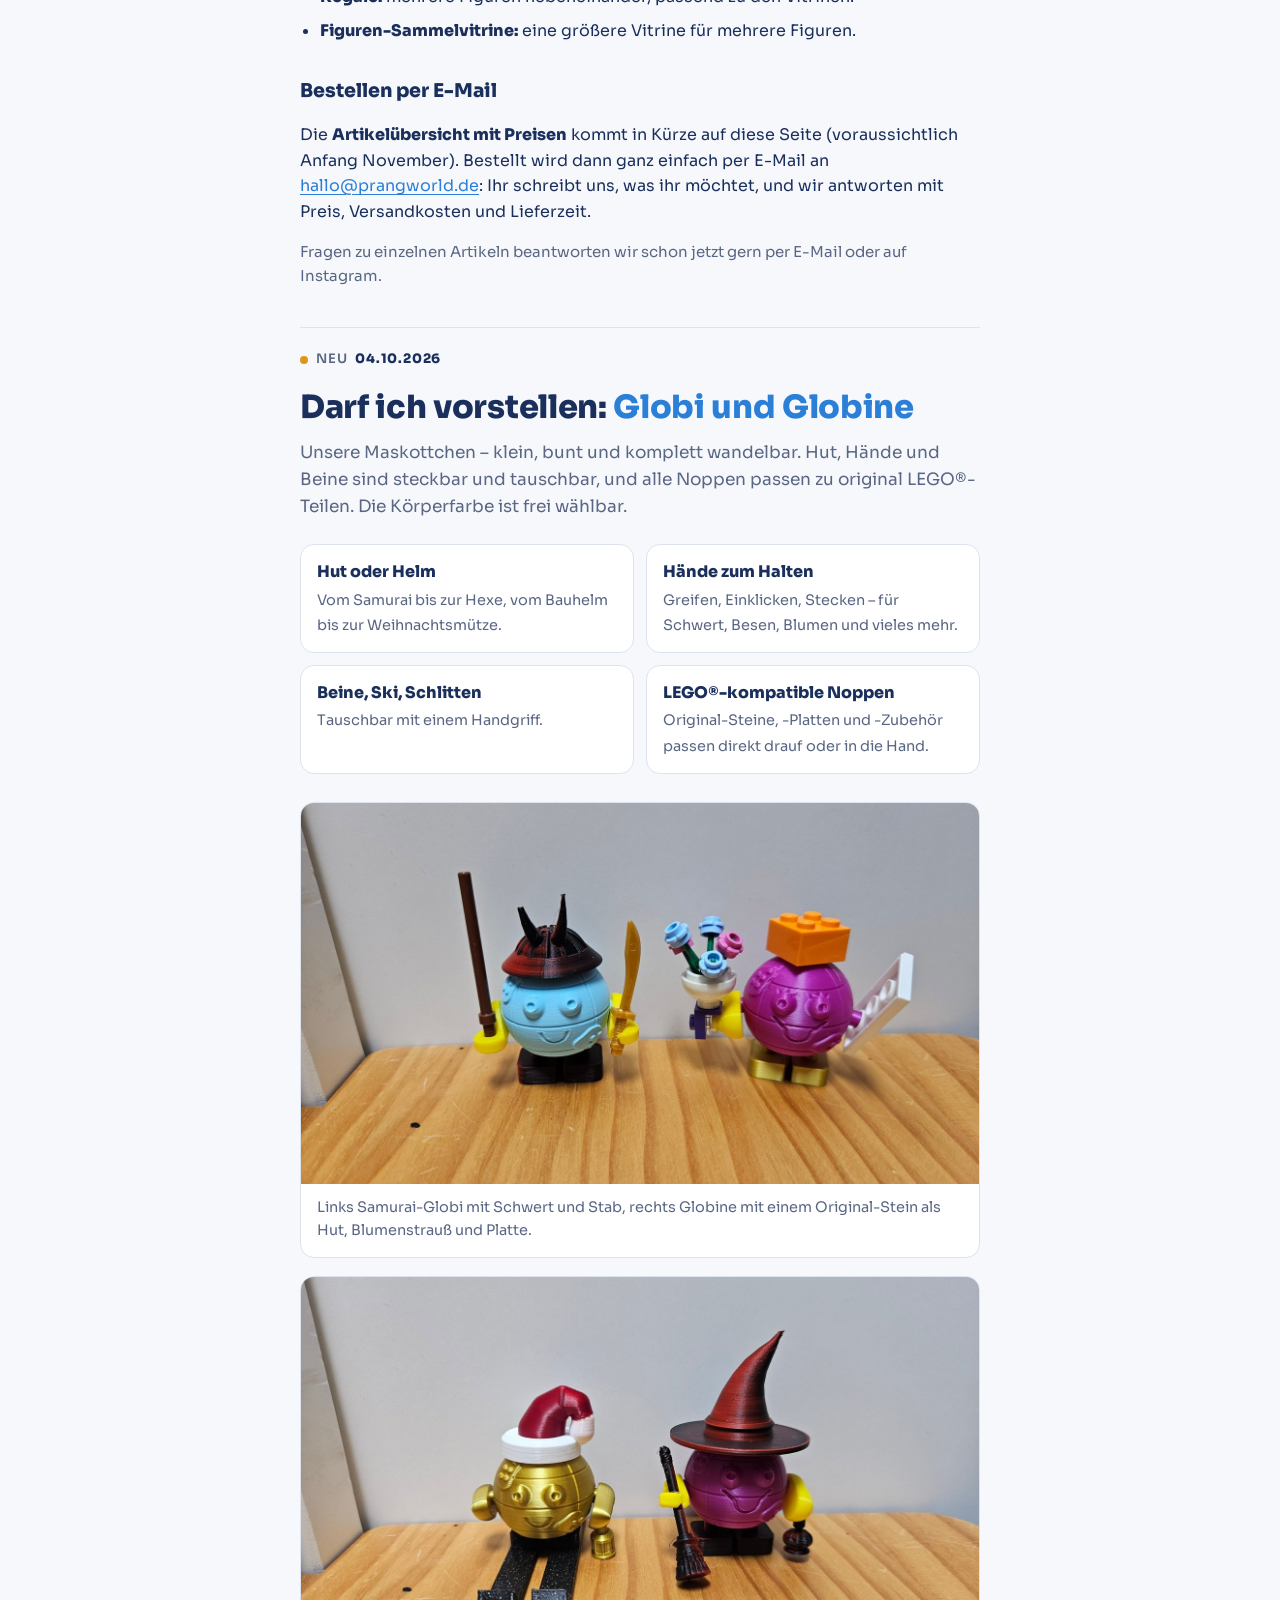
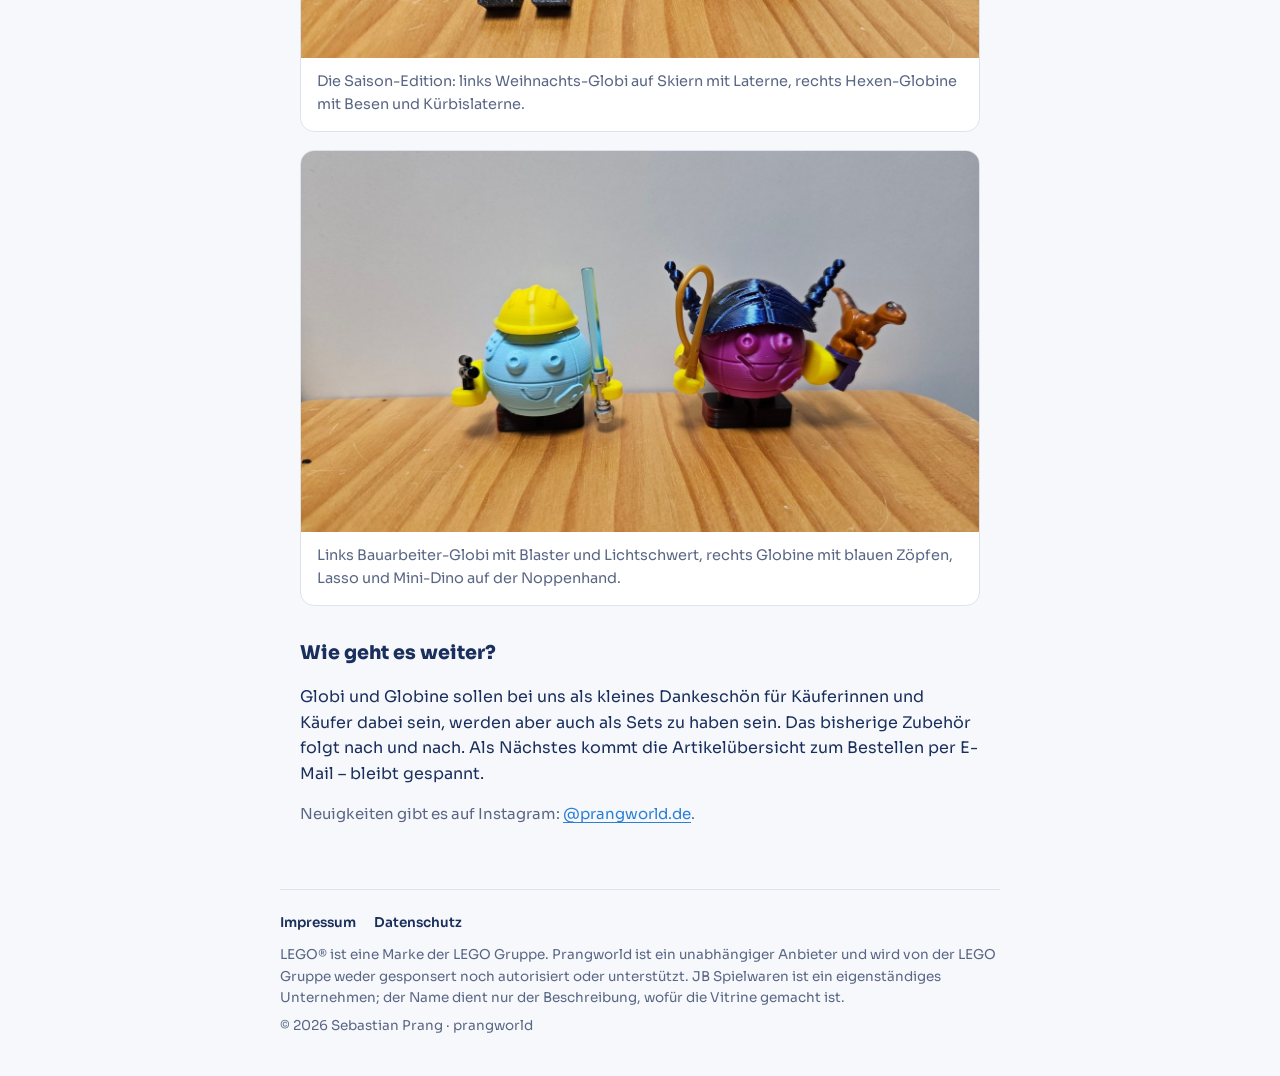
==== commit 7d4f0a0b: "Datum an den Beitraegen sichtbar Co-Authored-By: Claude Sonnet 5.5 <noreply@anthropic.com>" ====
--- a/index.html
+++ b/index.html
@@ -50,7 +50,7 @@
     </section>
 
     <section class="news" aria-labelledby="produkte-titel">
-      <p class="badge">Neu</p>
+      <p class="badge">Neu <time datetime="2026-10-25">25.10.2026</time></p>
       <h2 id="produkte-titel">Die ersten <span>eigenen Produkte</span></h2>
       <p class="lede">Alles selbst konstruiert, selbst gedruckt und von Hand zusammengebaut. Hier steht, was wir gebaut haben und warum wir es so gebaut haben. Alles ist so gebaut, dass es zu LEGO®-Figuren und Custom Figuren passt.</p>
 
@@ -126,7 +126,7 @@
     </section>
 
     <section class="showcase" aria-labelledby="globi-titel">
-      <p class="badge">Neu</p>
+      <p class="badge">Neu <time datetime="2026-10-04">04.10.2026</time></p>
       <h2 id="globi-titel">Darf ich vorstellen: <span>Globi und Globine</span></h2>
       <p class="lede">Unsere Maskottchen – klein, bunt und komplett wandelbar. Hut, Hände und Beine sind steckbar und tauschbar, und alle Noppen passen zu original LEGO®-Teilen. Die Körperfarbe ist frei wählbar.</p>
 
--- a/assets/style.css
+++ b/assets/style.css
@@ -57,6 +57,7 @@
 .hero h1 span { color: var(--accent); }
 .hero p.lede { font-size: 18px; color: var(--ink-2); margin: 0 0 32px; max-width: 56ch; }
 .badge { display: inline-flex; align-items: center; gap: 8px; font-size: 13px; font-weight: 600; letter-spacing: .06em; text-transform: uppercase; color: var(--ink-2); margin-bottom: 18px; }
+.badge time { color: var(--ink); font-weight: 800; }
 .badge::before { content: ""; width: 8px; height: 8px; border-radius: 50%; background: var(--focus); }
 
 .areas { display: grid; grid-template-columns: repeat(auto-fit, minmax(200px, 1fr)); gap: 14px; margin: 0 0 40px; padding: 0; list-style: none; }
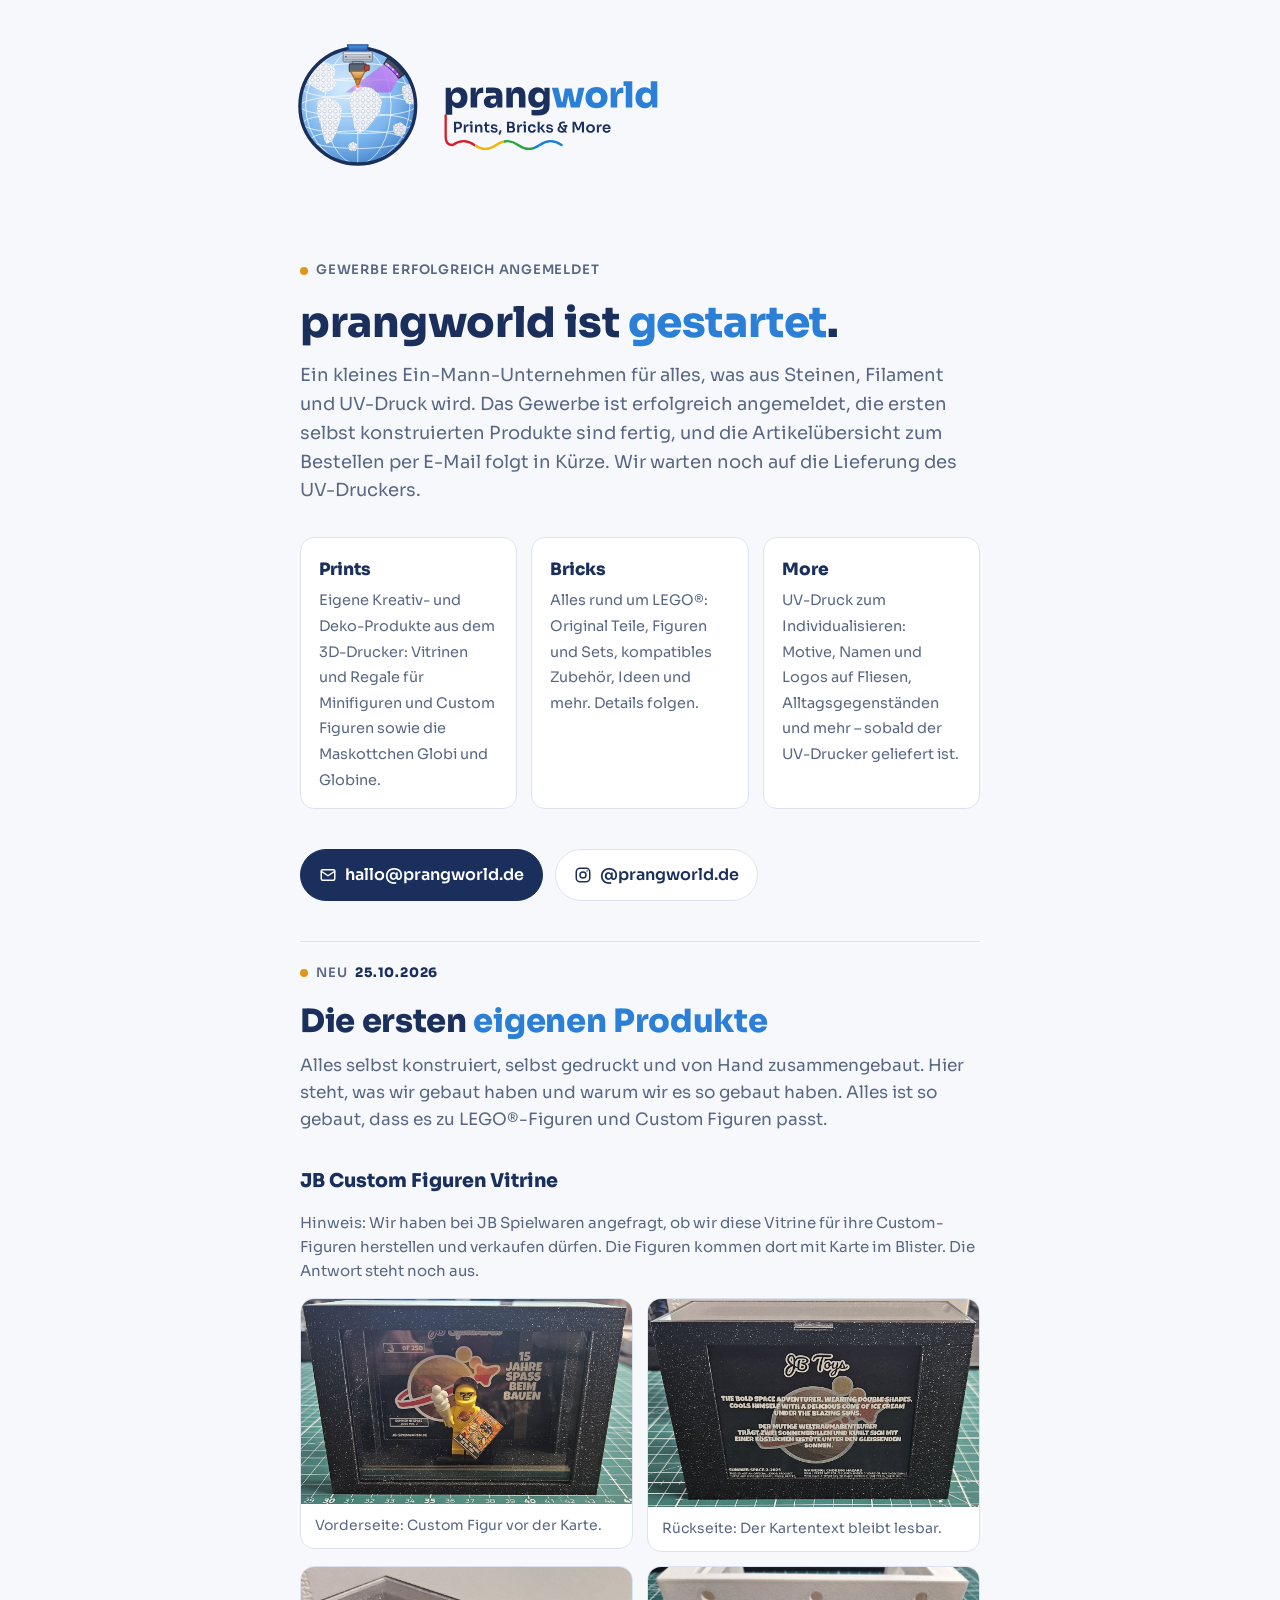
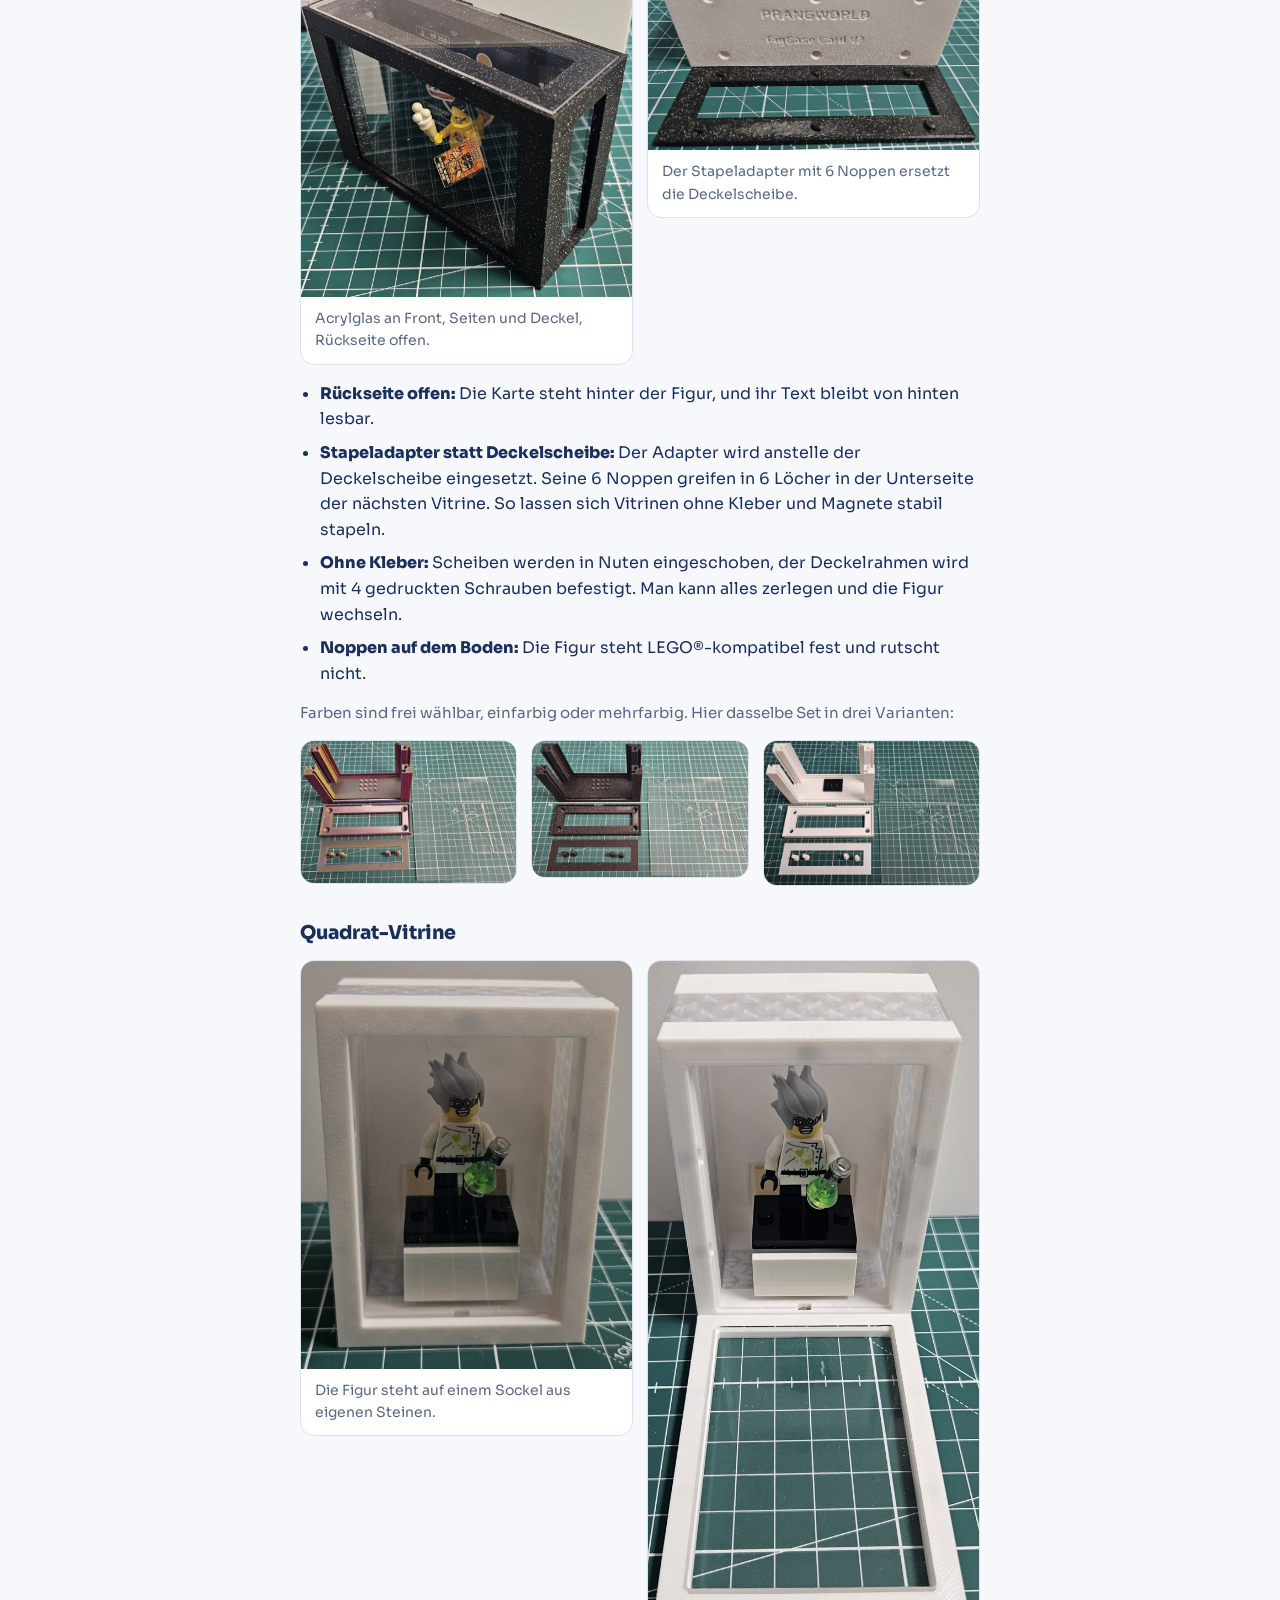
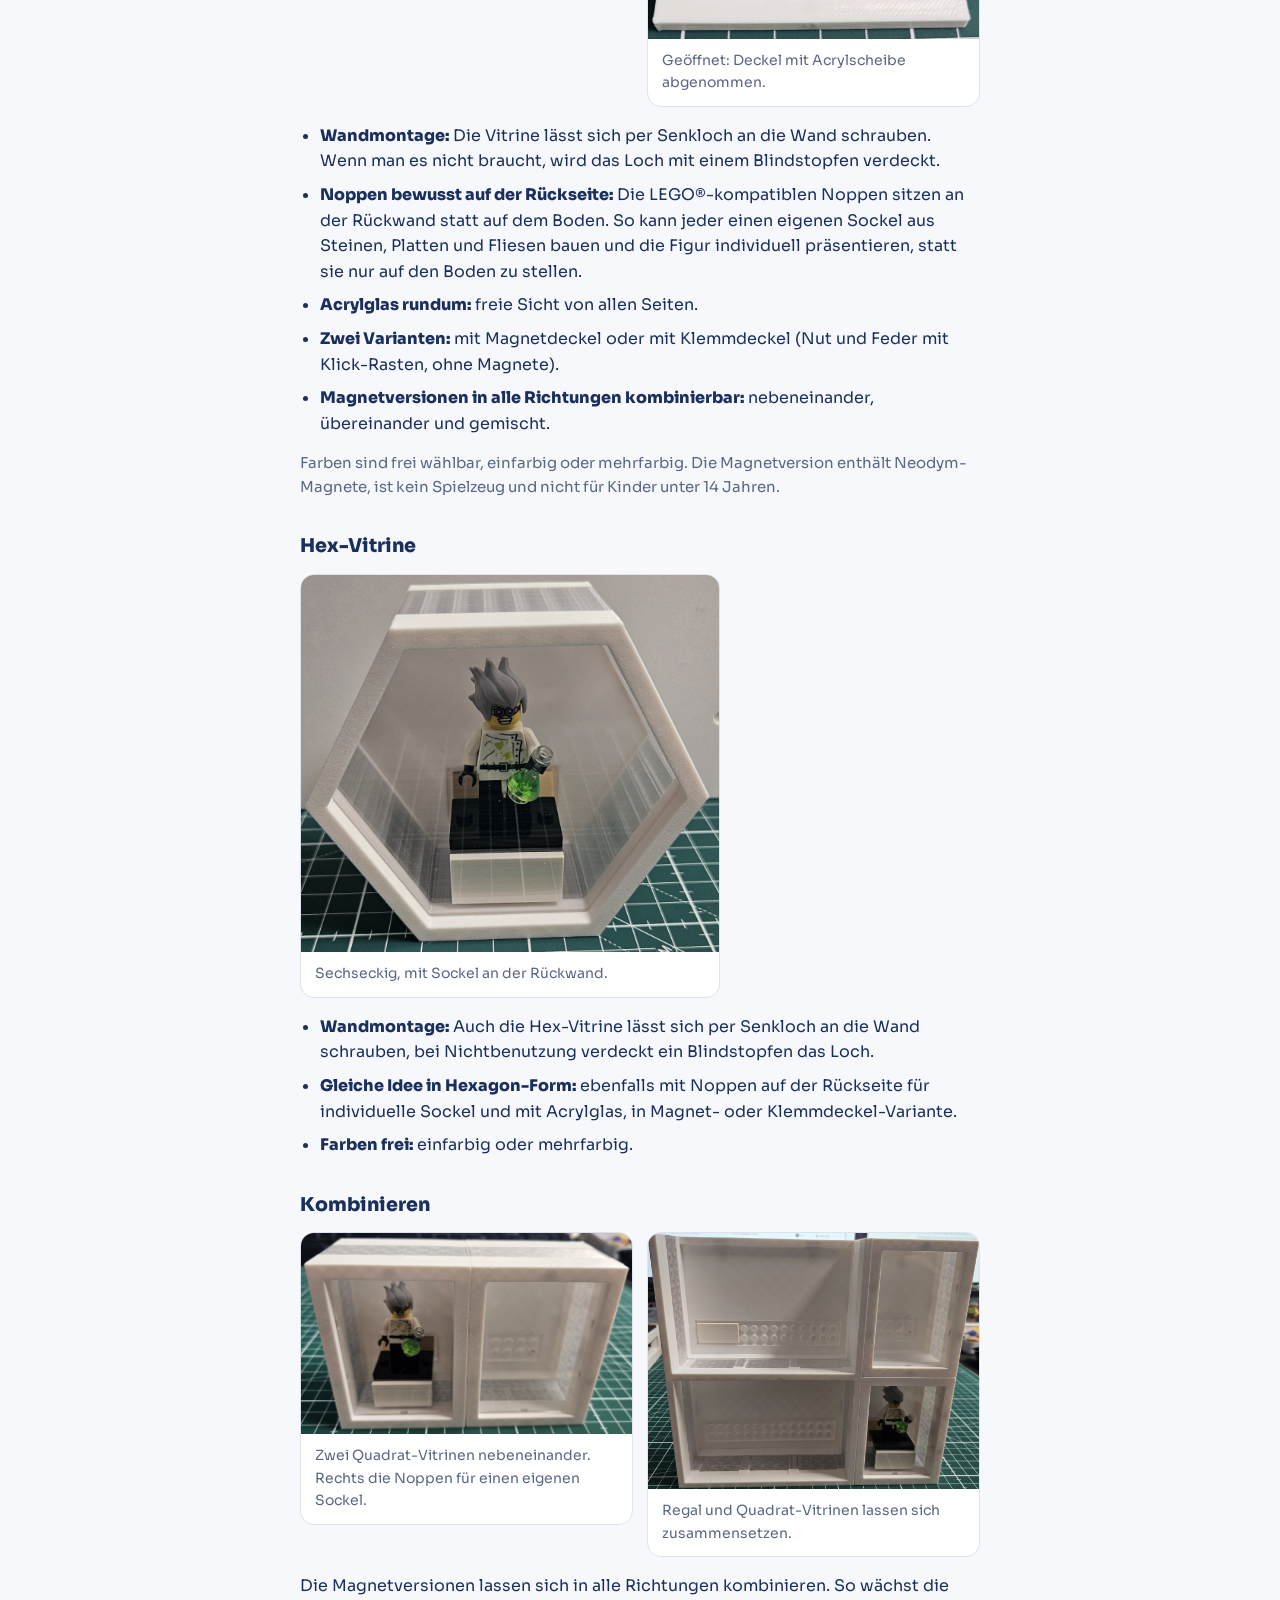
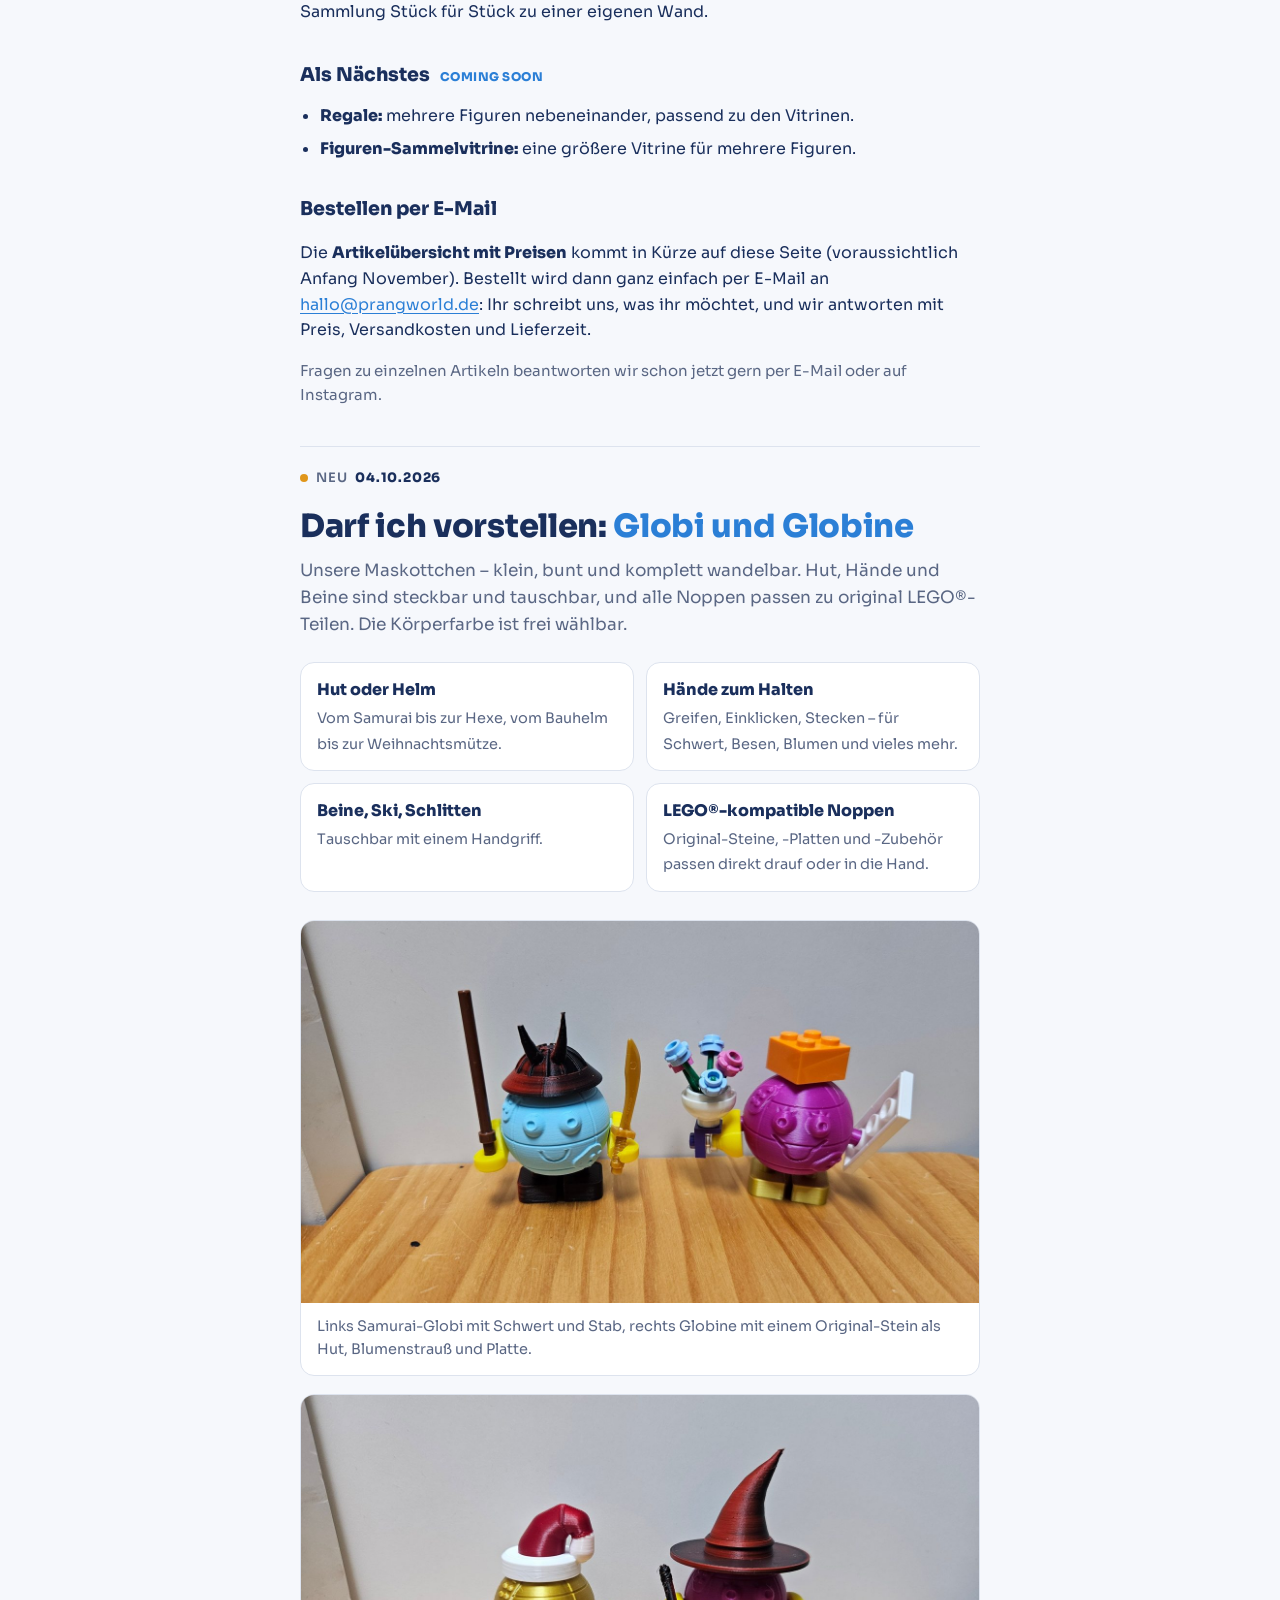
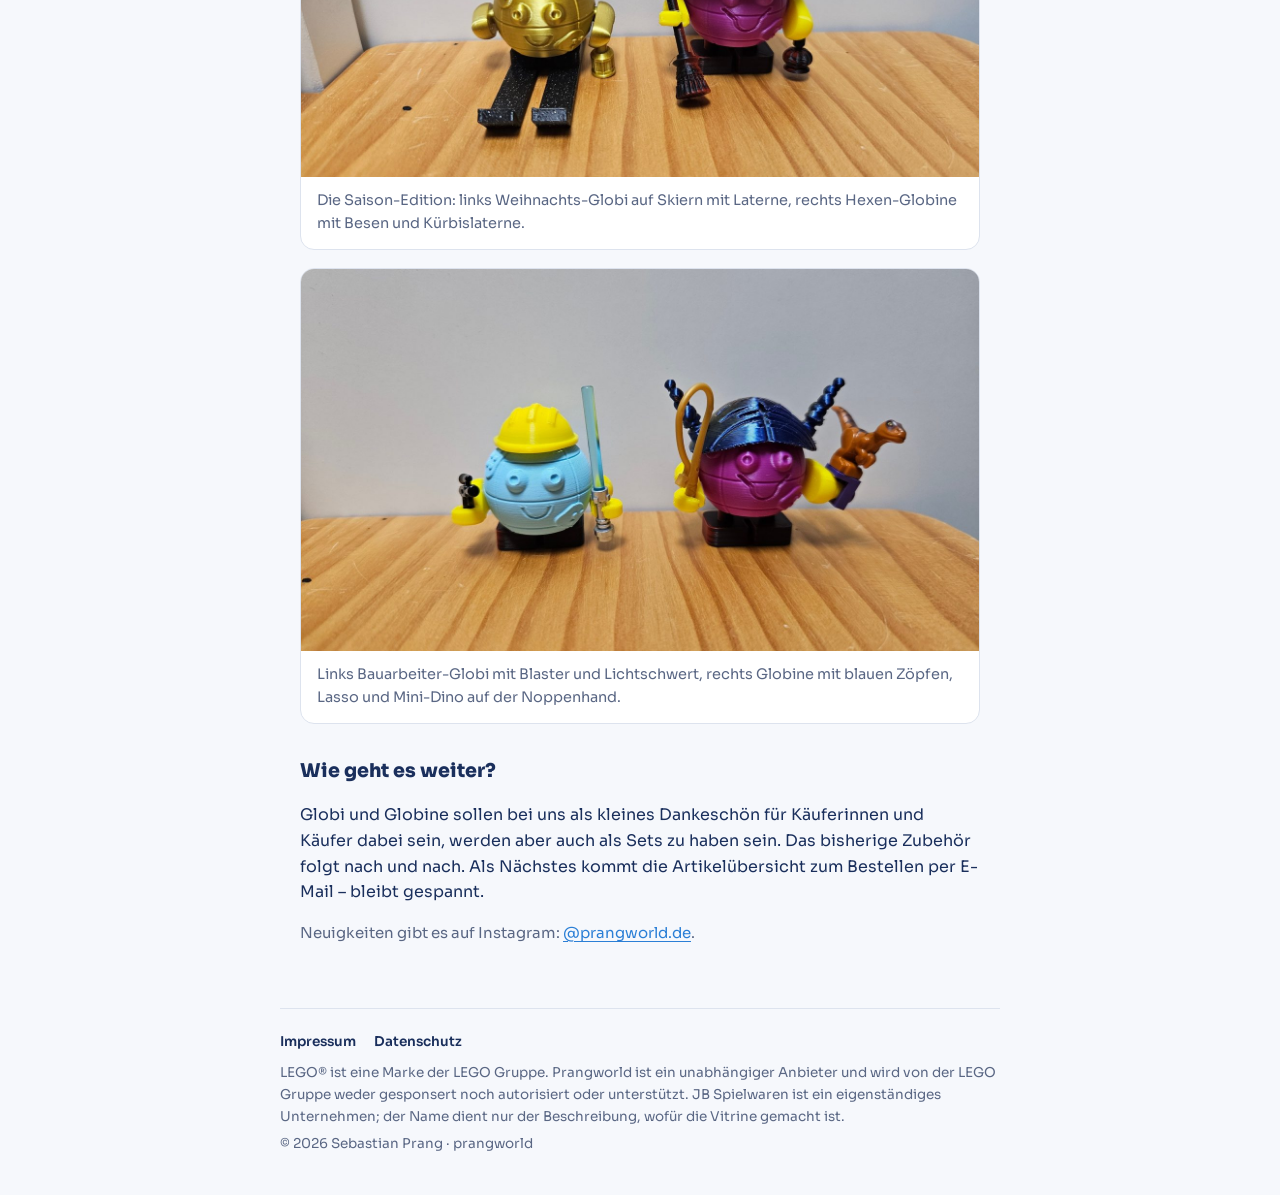
==== commit 15304e3d: "Quadrat und Hex: Wandmontage per Senkloch mit Blindstopfen Co-Authored-By: Claude Sonnet 5.5 <norepl" ====
--- a/index.html
+++ b/index.html
@@ -84,6 +84,7 @@
           <figure><img src="assets/vitrine-quadrat-offen.jpg" width="600" height="1229" loading="lazy" alt="Geöffnete Quadrat-Vitrine, davor der abgenommene Deckel mit Acrylscheibe."><figcaption>Geöffnet: Deckel mit Acrylscheibe abgenommen.</figcaption></figure>
         </div>
         <ul class="punkte">
+          <li><b>Wandmontage:</b> Die Vitrine lässt sich per Senkloch an die Wand schrauben. Wenn man es nicht braucht, wird das Loch mit einem Blindstopfen verdeckt.</li>
           <li><b>Noppen bewusst auf der Rückseite:</b> Die LEGO®-kompatiblen Noppen sitzen an der Rückwand statt auf dem Boden. So kann jeder einen eigenen Sockel aus Steinen, Platten und Fliesen bauen und die Figur individuell präsentieren, statt sie nur auf den Boden zu stellen.</li>
           <li><b>Acrylglas rundum:</b> freie Sicht von allen Seiten.</li>
           <li><b>Zwei Varianten:</b> mit Magnetdeckel oder mit Klemmdeckel (Nut und Feder mit Klick-Rasten, ohne Magnete).</li>
@@ -98,6 +99,7 @@
           <figure><img src="assets/vitrine-hex.jpg" width="1100" height="994" loading="lazy" alt="Weiße sechseckige Vitrine mit Acrylscheibe, darin eine Minifigur auf einem Sockel an der Rückwand."><figcaption>Sechseckig, mit Sockel an der Rückwand.</figcaption></figure>
         </div>
         <ul class="punkte">
+          <li><b>Wandmontage:</b> Auch die Hex-Vitrine lässt sich per Senkloch an die Wand schrauben, bei Nichtbenutzung verdeckt ein Blindstopfen das Loch.</li>
           <li><b>Gleiche Idee in Hexagon-Form:</b> ebenfalls mit Noppen auf der Rückseite für individuelle Sockel und mit Acrylglas, in Magnet- oder Klemmdeckel-Variante.</li>
           <li><b>Farben frei:</b> einfarbig oder mehrfarbig.</li>
         </ul>
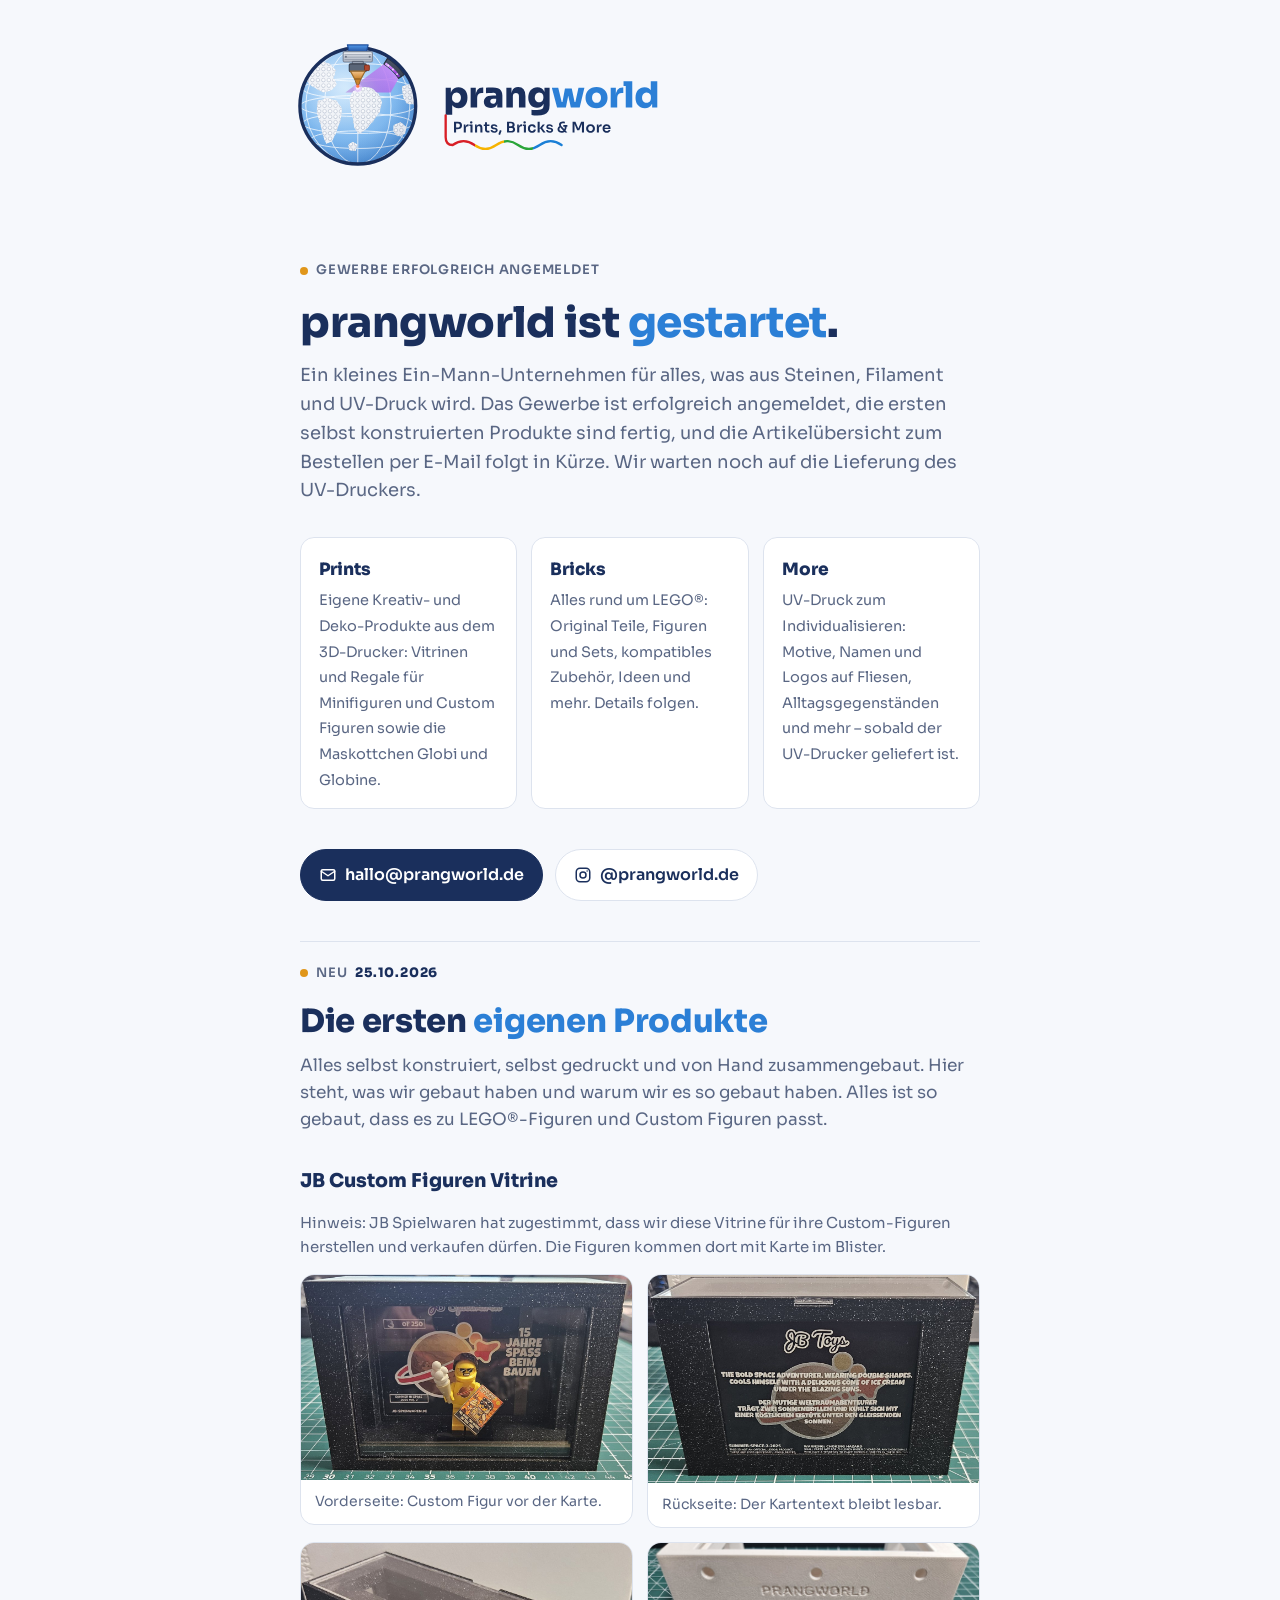
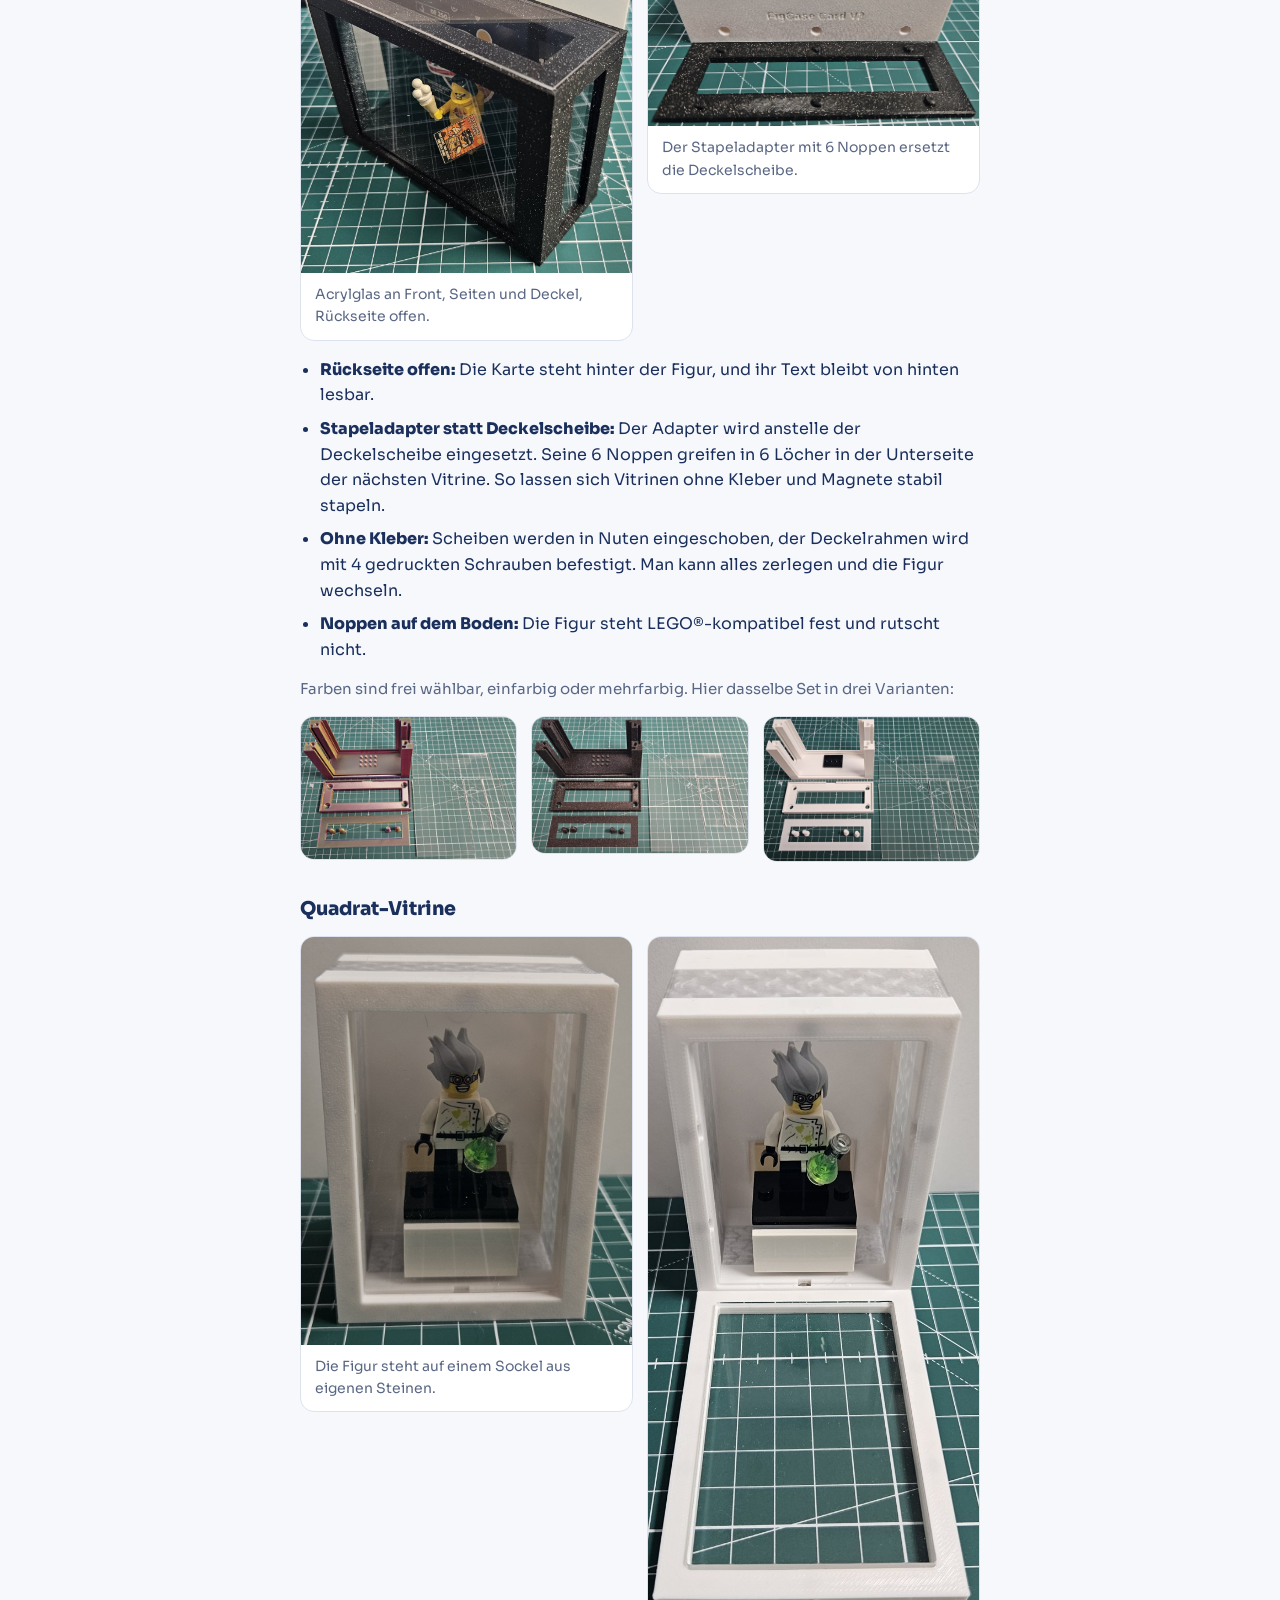
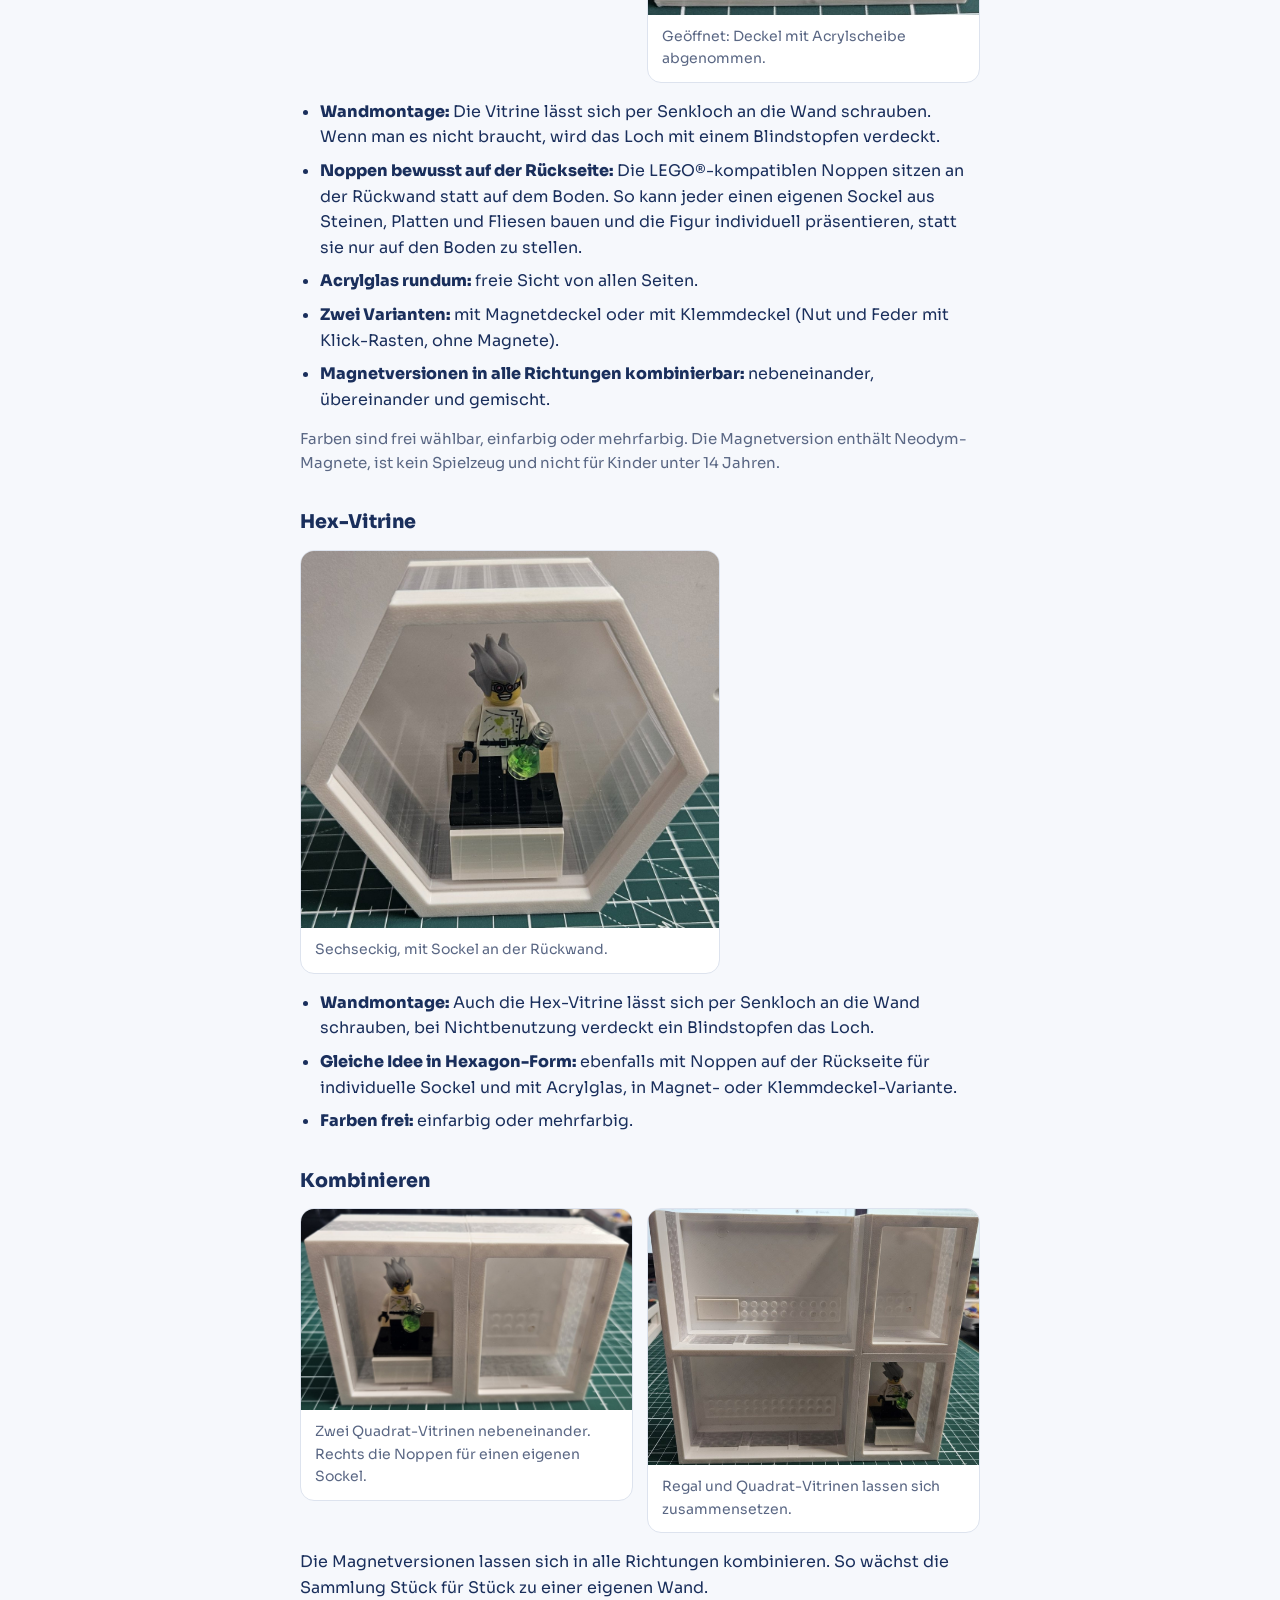
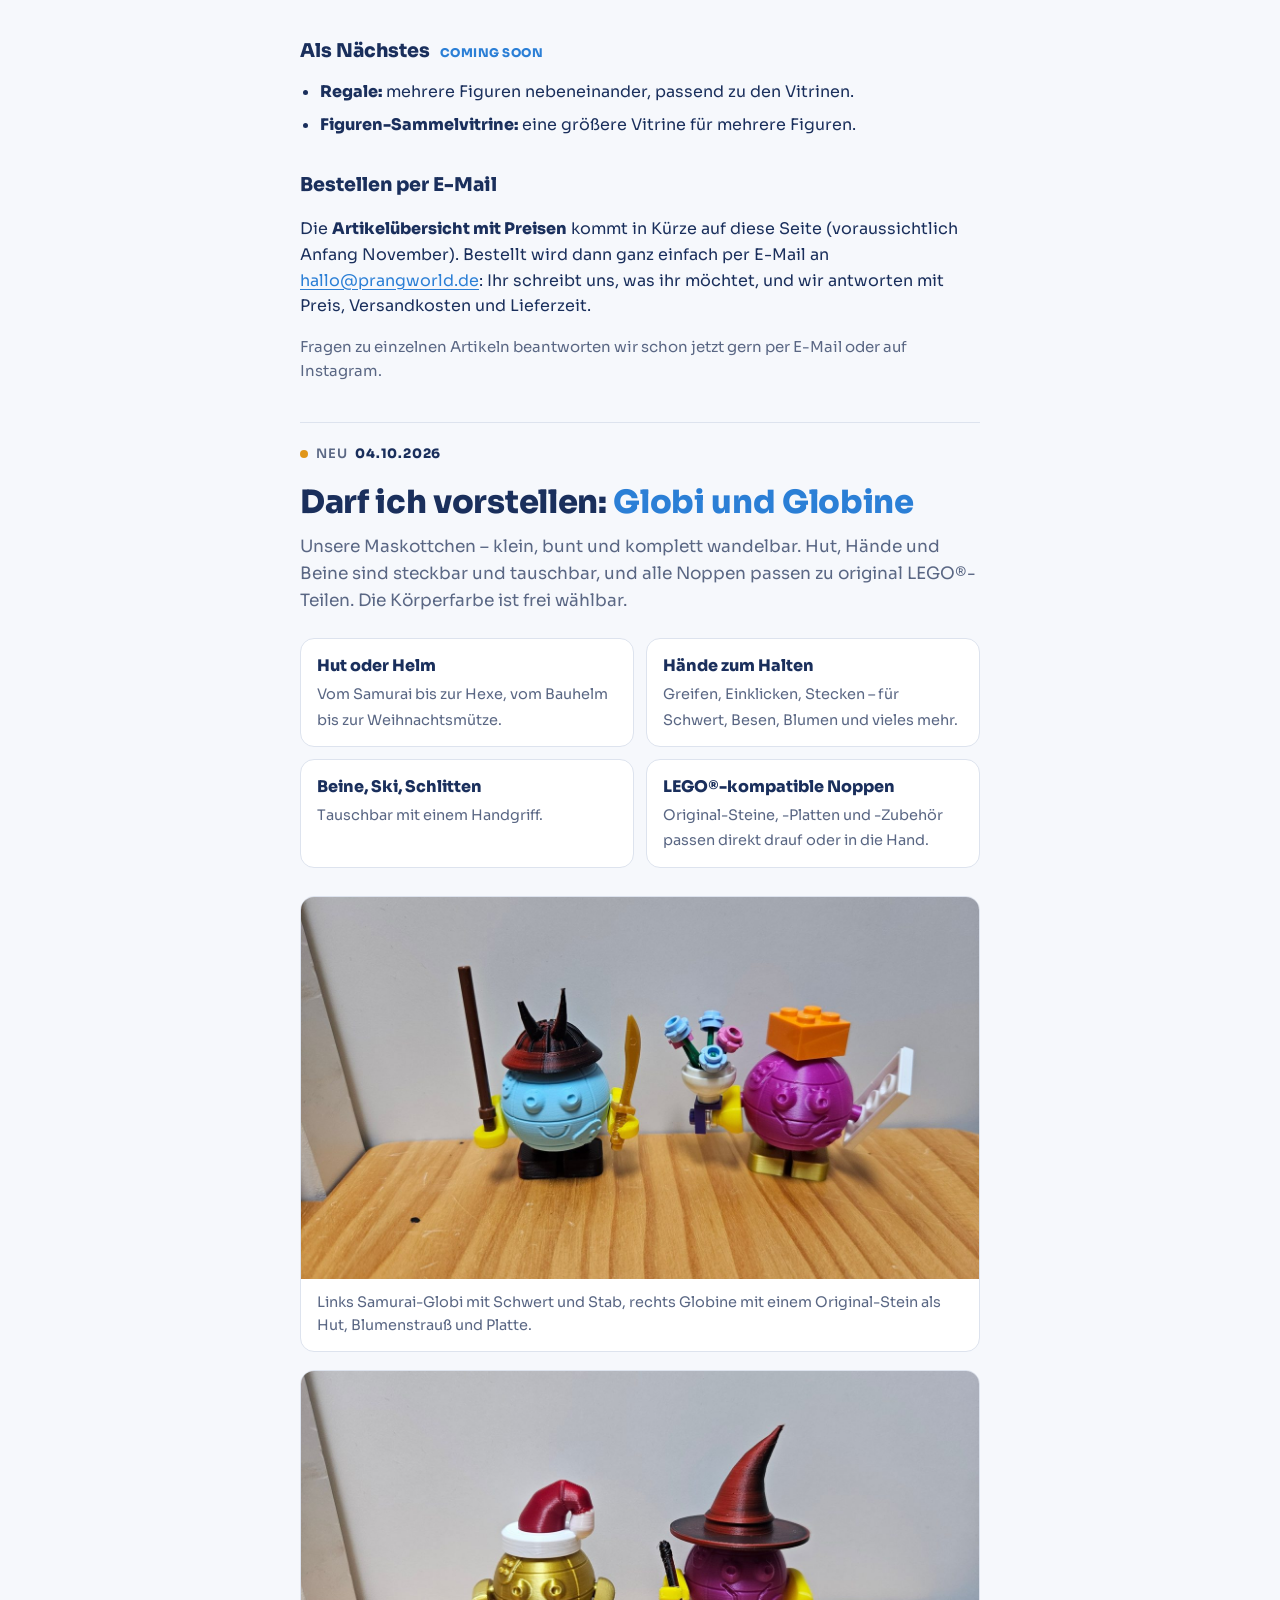
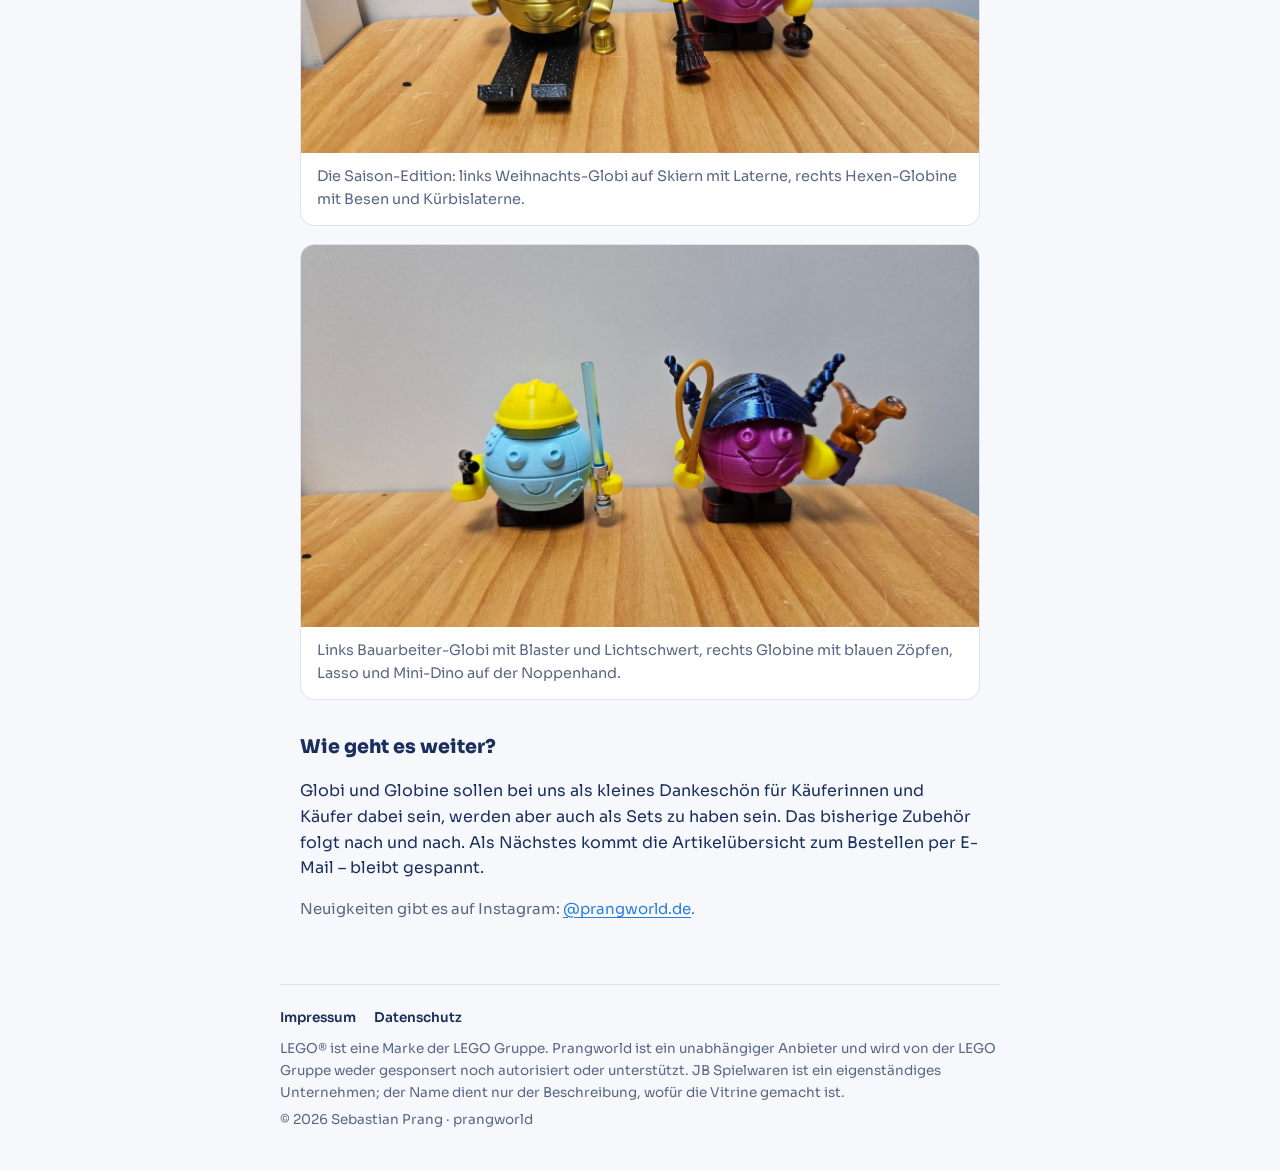
==== commit ad901f54: "JB-Hinweis: Zustimmung von JB Spielwaren liegt vor Co-Authored-By: Claude Sonnet 5.5 <noreply@anthro" ====
--- a/index.html
+++ b/index.html
@@ -56,7 +56,7 @@
 
       <article class="produkt">
         <h3>JB Custom Figuren Vitrine</h3>
-        <p class="hint">Hinweis: Wir haben bei JB Spielwaren angefragt, ob wir diese Vitrine für ihre Custom-Figuren herstellen und verkaufen dürfen. Die Figuren kommen dort mit Karte im Blister. Die Antwort steht noch aus.</p>
+        <p class="hint">Hinweis: JB Spielwaren hat zugestimmt, dass wir diese Vitrine für ihre Custom-Figuren herstellen und verkaufen dürfen. Die Figuren kommen dort mit Karte im Blister.</p>
         <div class="fotos">
           <figure><img src="assets/vitrine-card-vorne.jpg" width="1200" height="742" loading="lazy" alt="Schwarze Glitzer-Vitrine von vorn mit Custom Figur und Karte dahinter."><figcaption>Vorderseite: Custom Figur vor der Karte.</figcaption></figure>
           <figure><img src="assets/vitrine-card-hinten.jpg" width="1200" height="754" loading="lazy" alt="Rückseite der Vitrine mit der Karte, deren Text durch die offene Rückseite lesbar ist."><figcaption>Rückseite: Der Kartentext bleibt lesbar.</figcaption></figure>
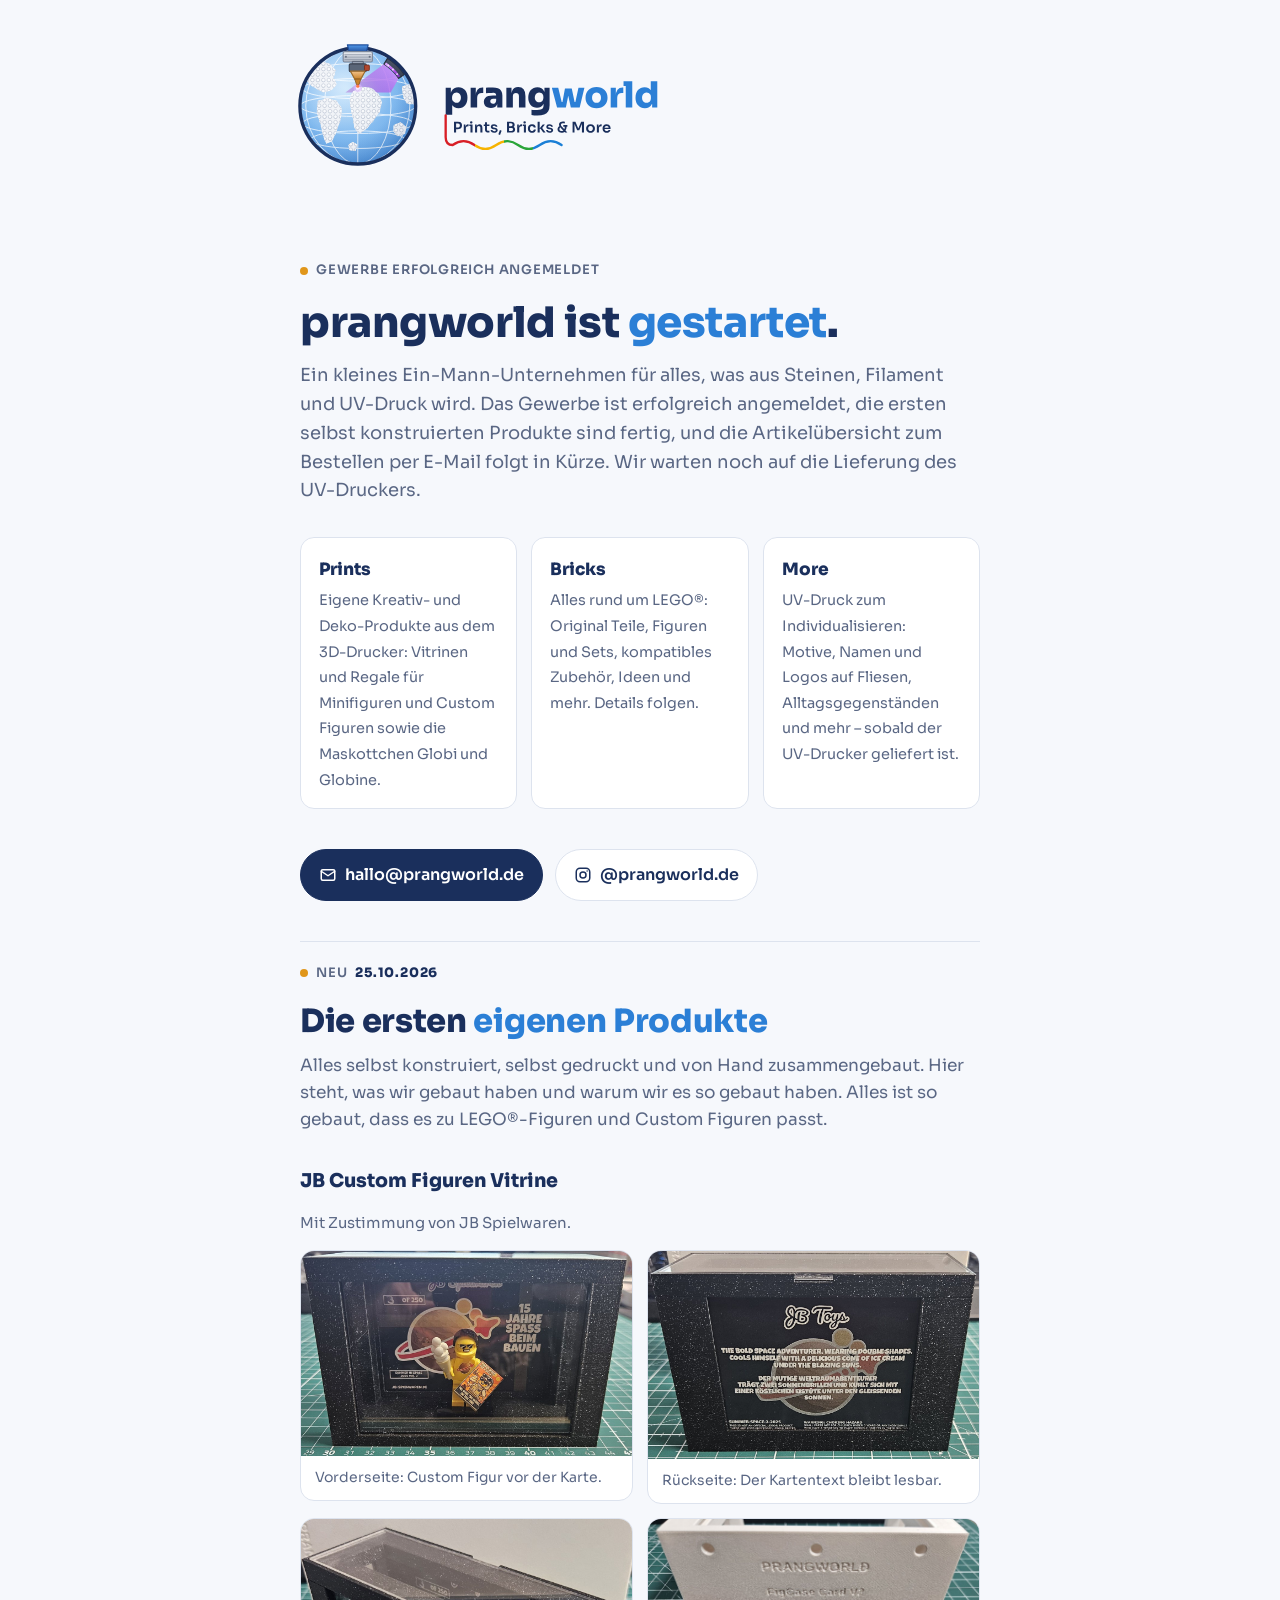
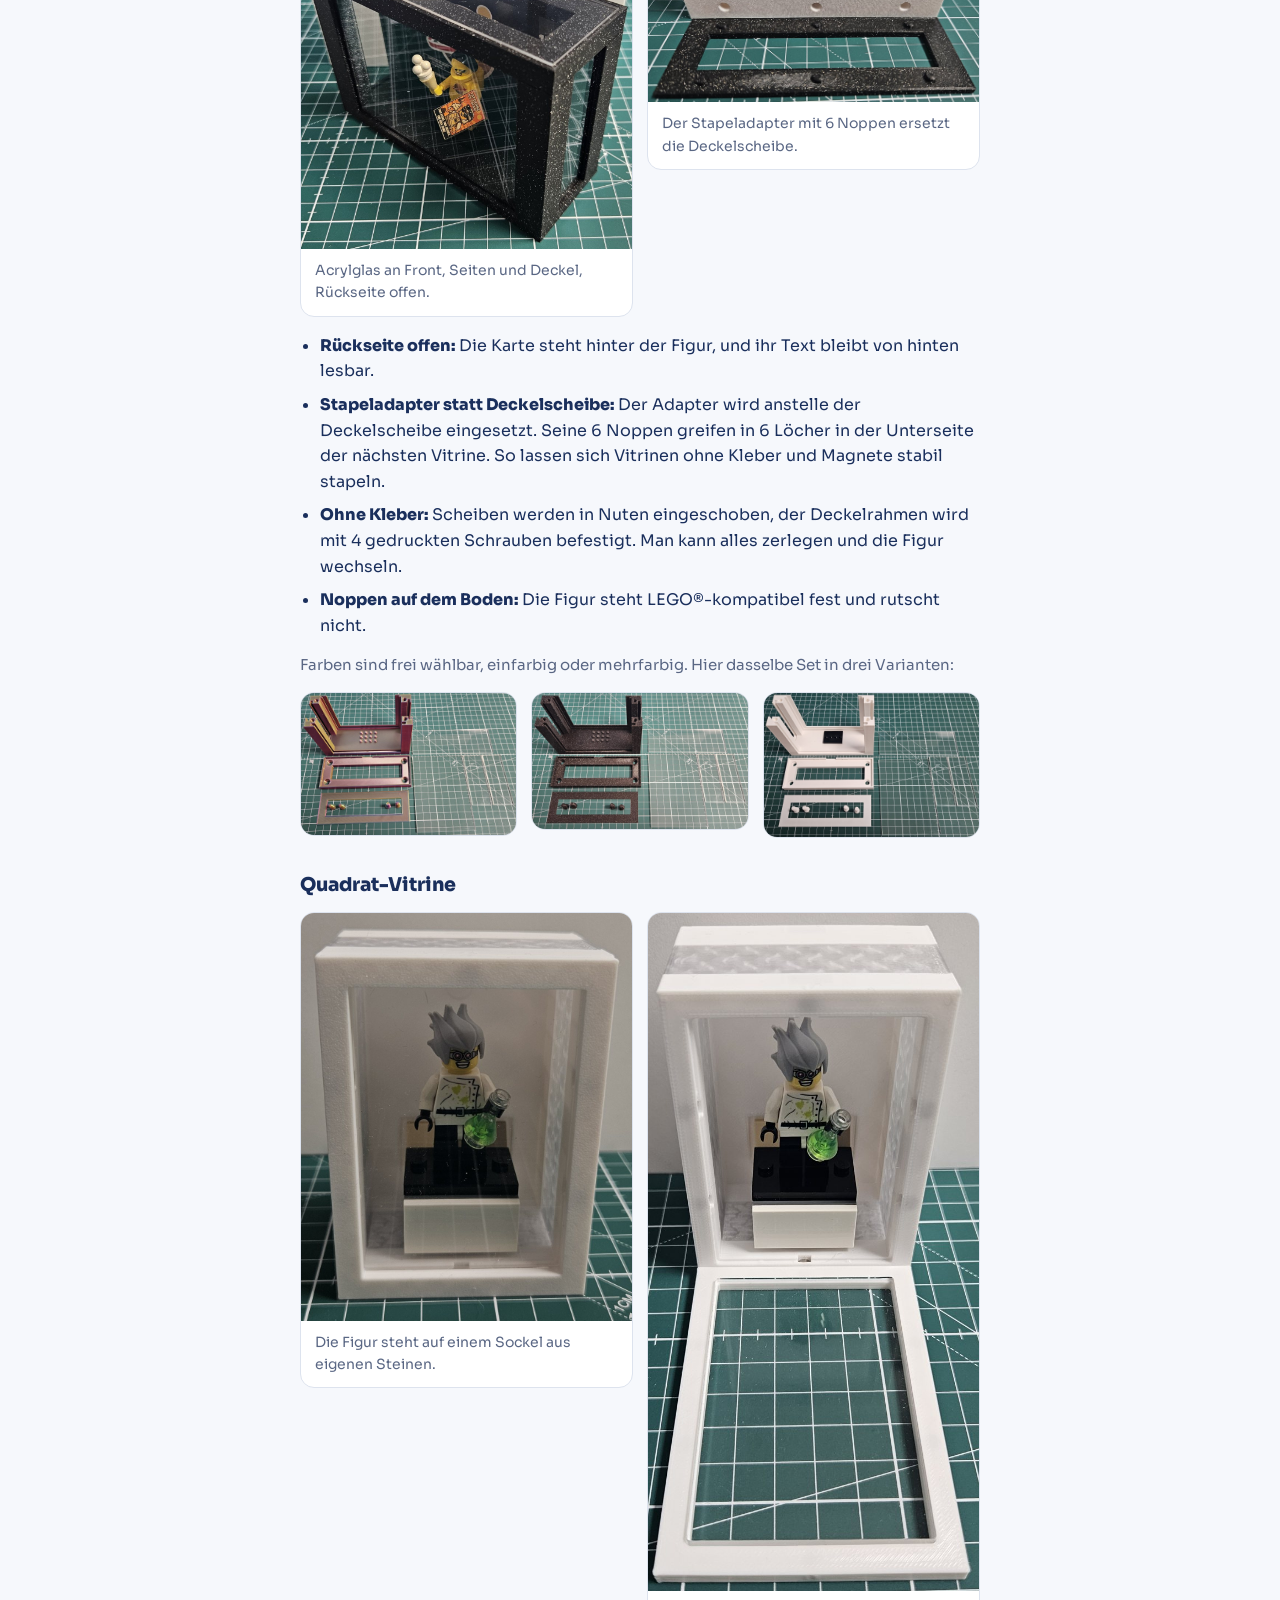
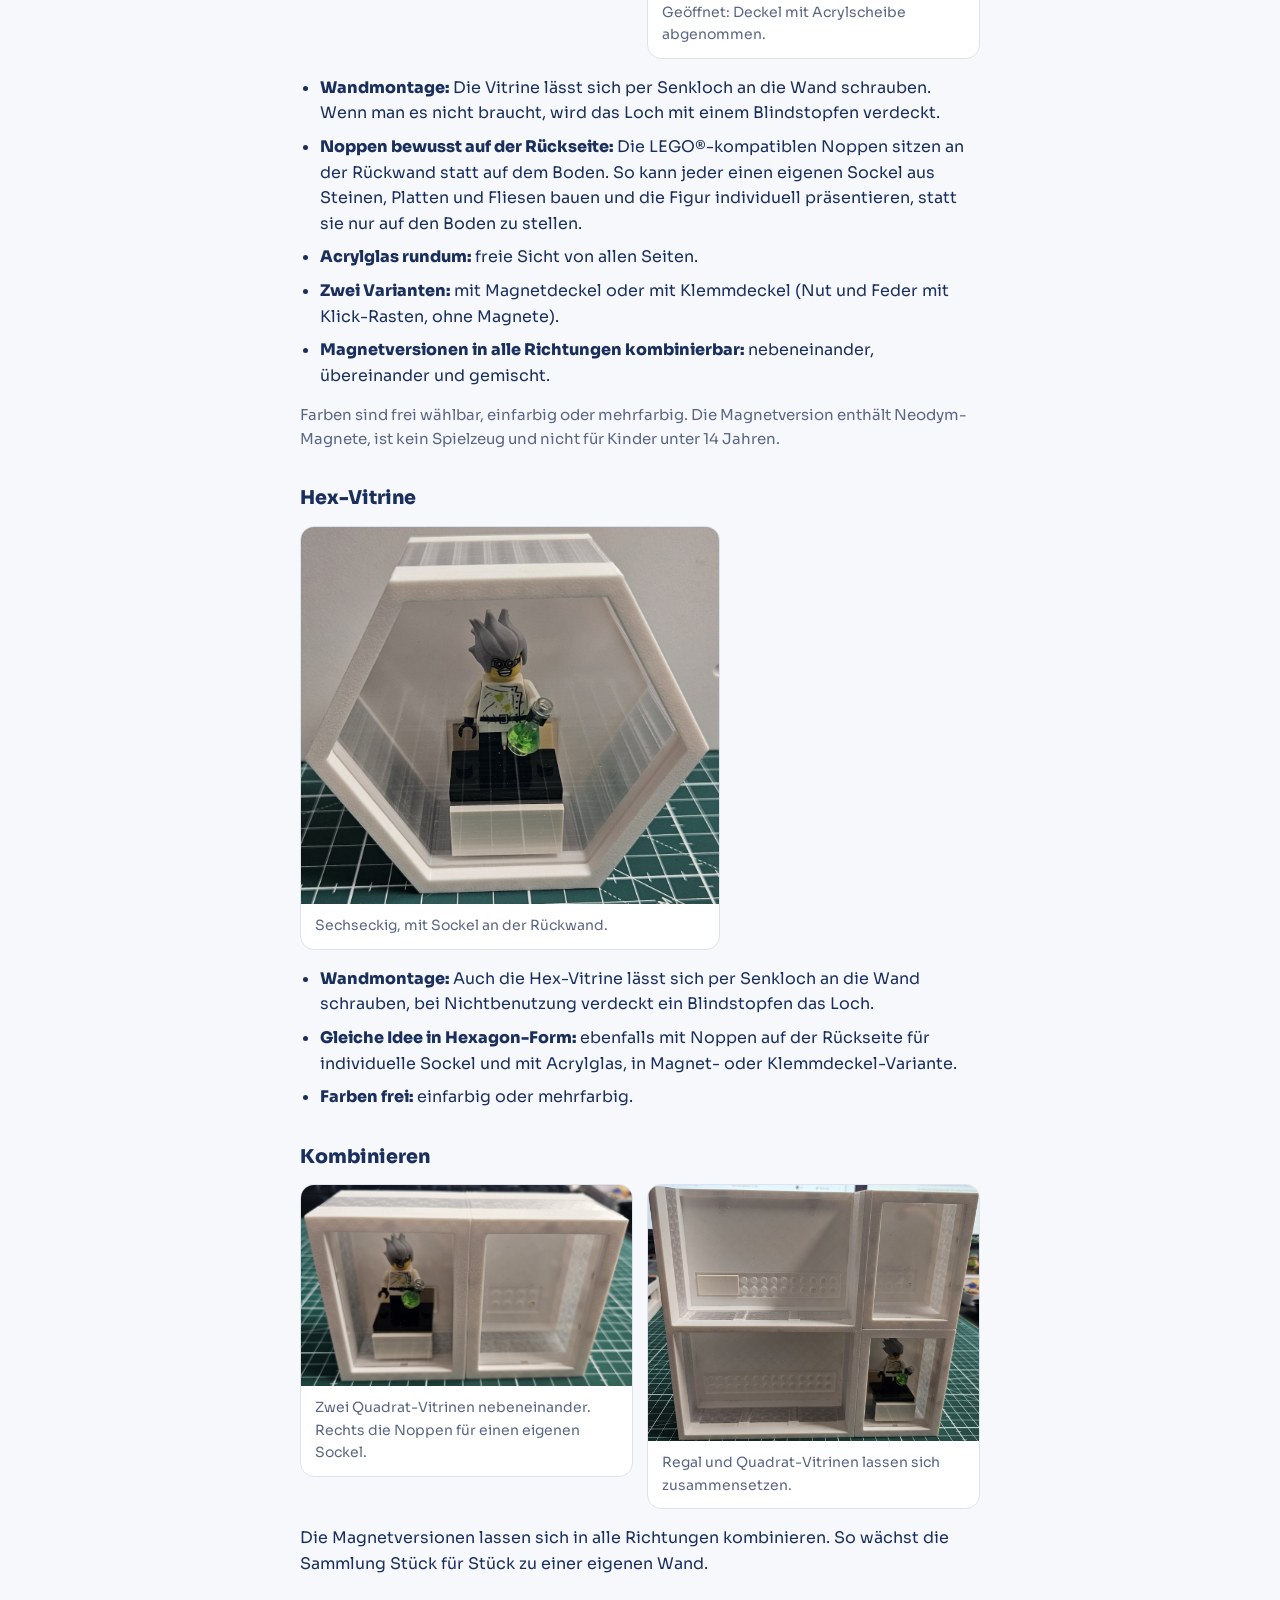
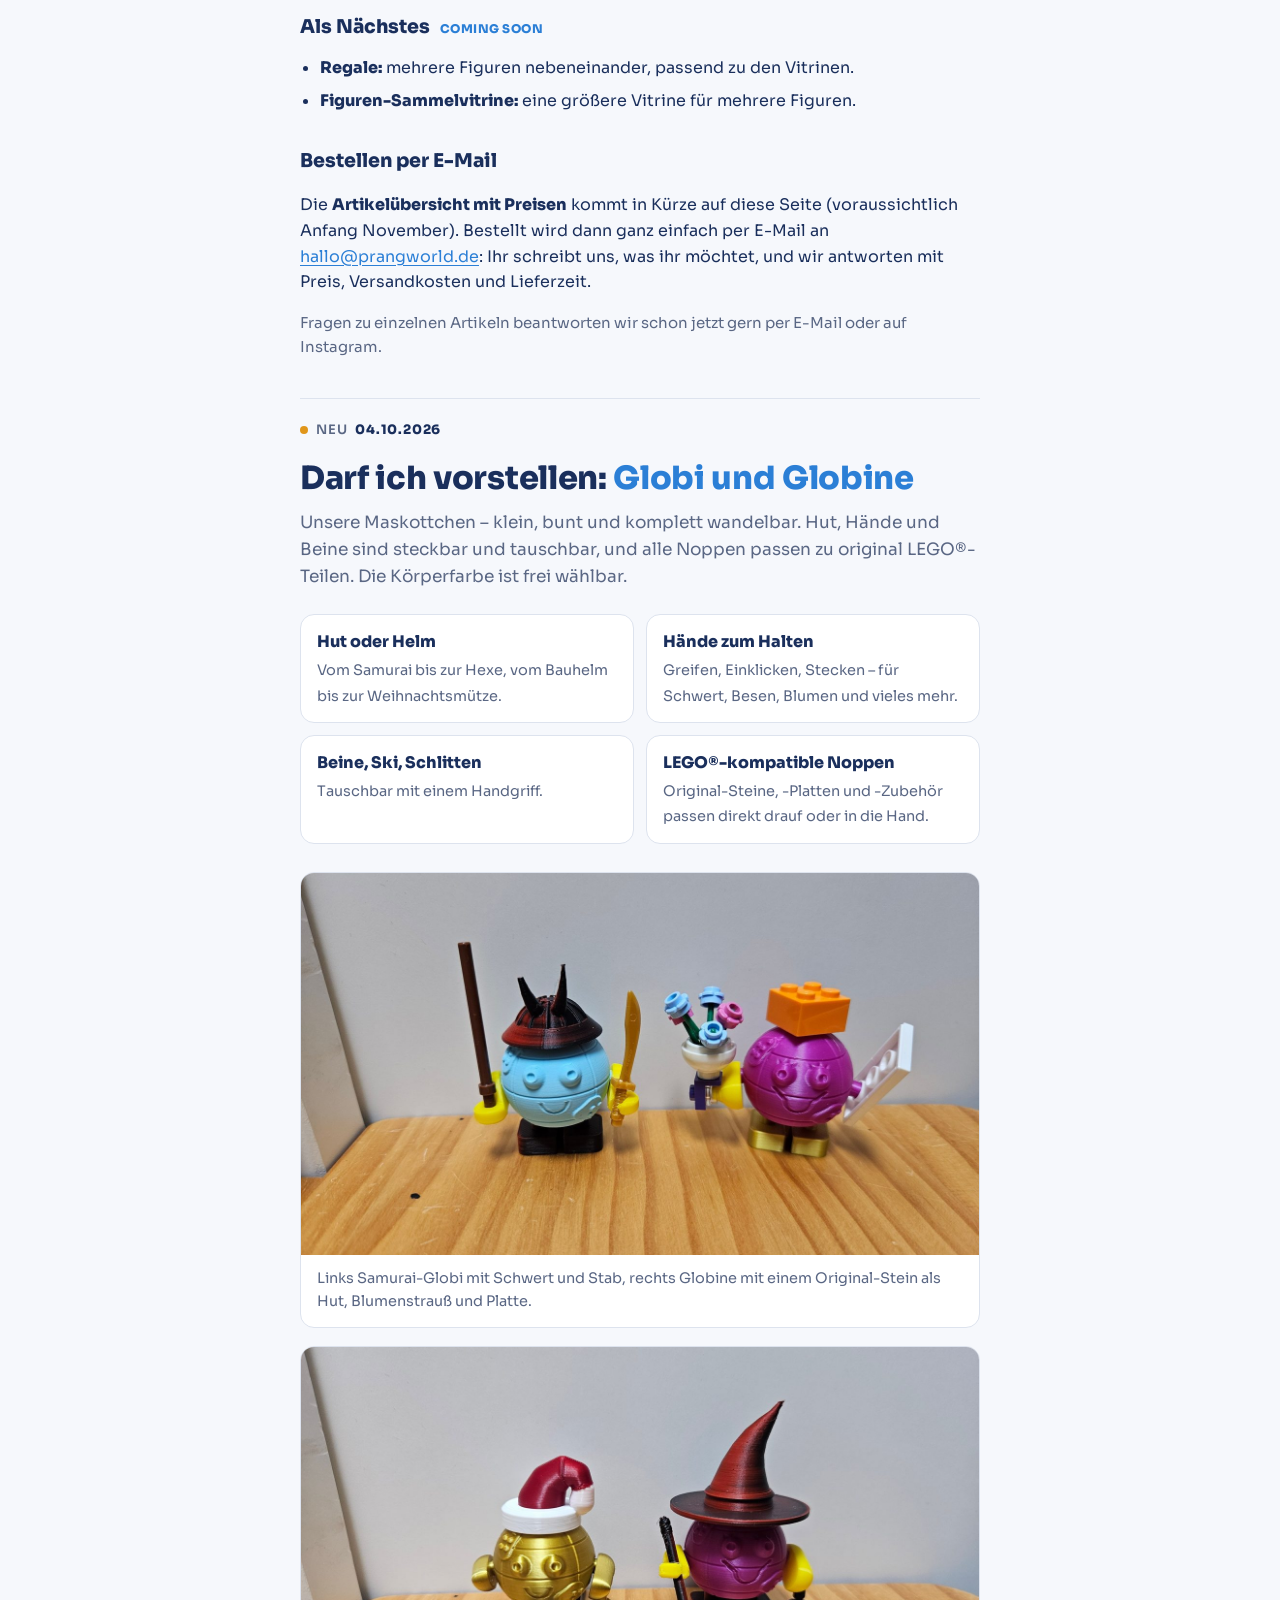
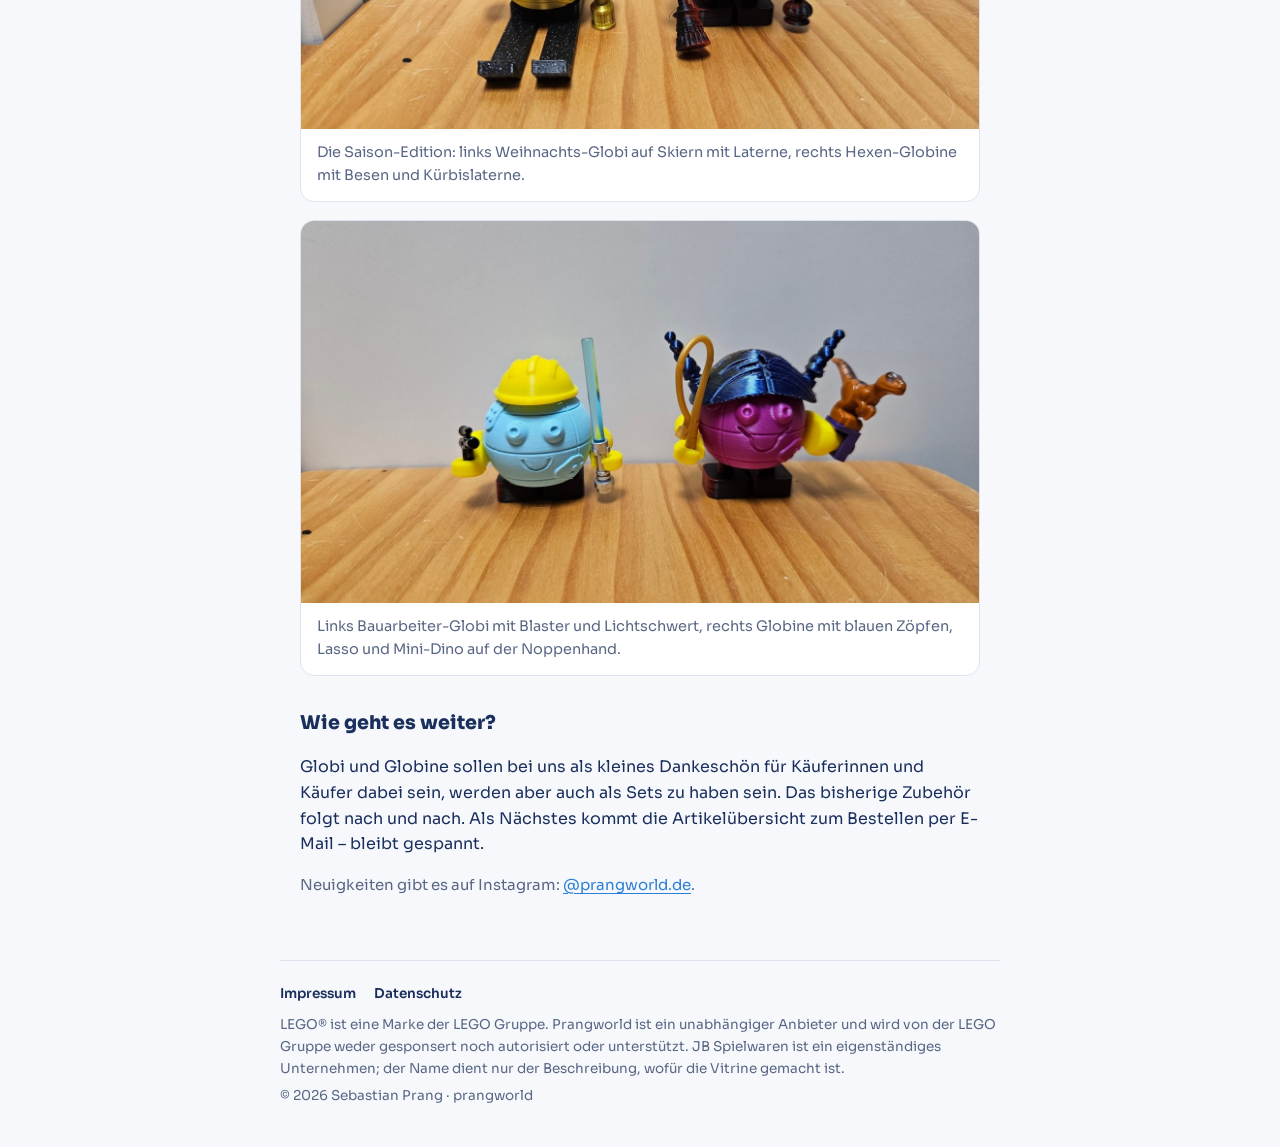
==== commit 5761e3f8: "JB-Hinweis gekuerzt: Mit Zustimmung von JB Spielwaren Co-Authored-By: Claude Sonnet 5.5 <noreply@ant" ====
--- a/index.html
+++ b/index.html
@@ -56,7 +56,7 @@
 
       <article class="produkt">
         <h3>JB Custom Figuren Vitrine</h3>
-        <p class="hint">Hinweis: JB Spielwaren hat zugestimmt, dass wir diese Vitrine für ihre Custom-Figuren herstellen und verkaufen dürfen. Die Figuren kommen dort mit Karte im Blister.</p>
+        <p class="hint">Mit Zustimmung von JB Spielwaren.</p>
         <div class="fotos">
           <figure><img src="assets/vitrine-card-vorne.jpg" width="1200" height="742" loading="lazy" alt="Schwarze Glitzer-Vitrine von vorn mit Custom Figur und Karte dahinter."><figcaption>Vorderseite: Custom Figur vor der Karte.</figcaption></figure>
           <figure><img src="assets/vitrine-card-hinten.jpg" width="1200" height="754" loading="lazy" alt="Rückseite der Vitrine mit der Karte, deren Text durch die offene Rückseite lesbar ist."><figcaption>Rückseite: Der Kartentext bleibt lesbar.</figcaption></figure>
